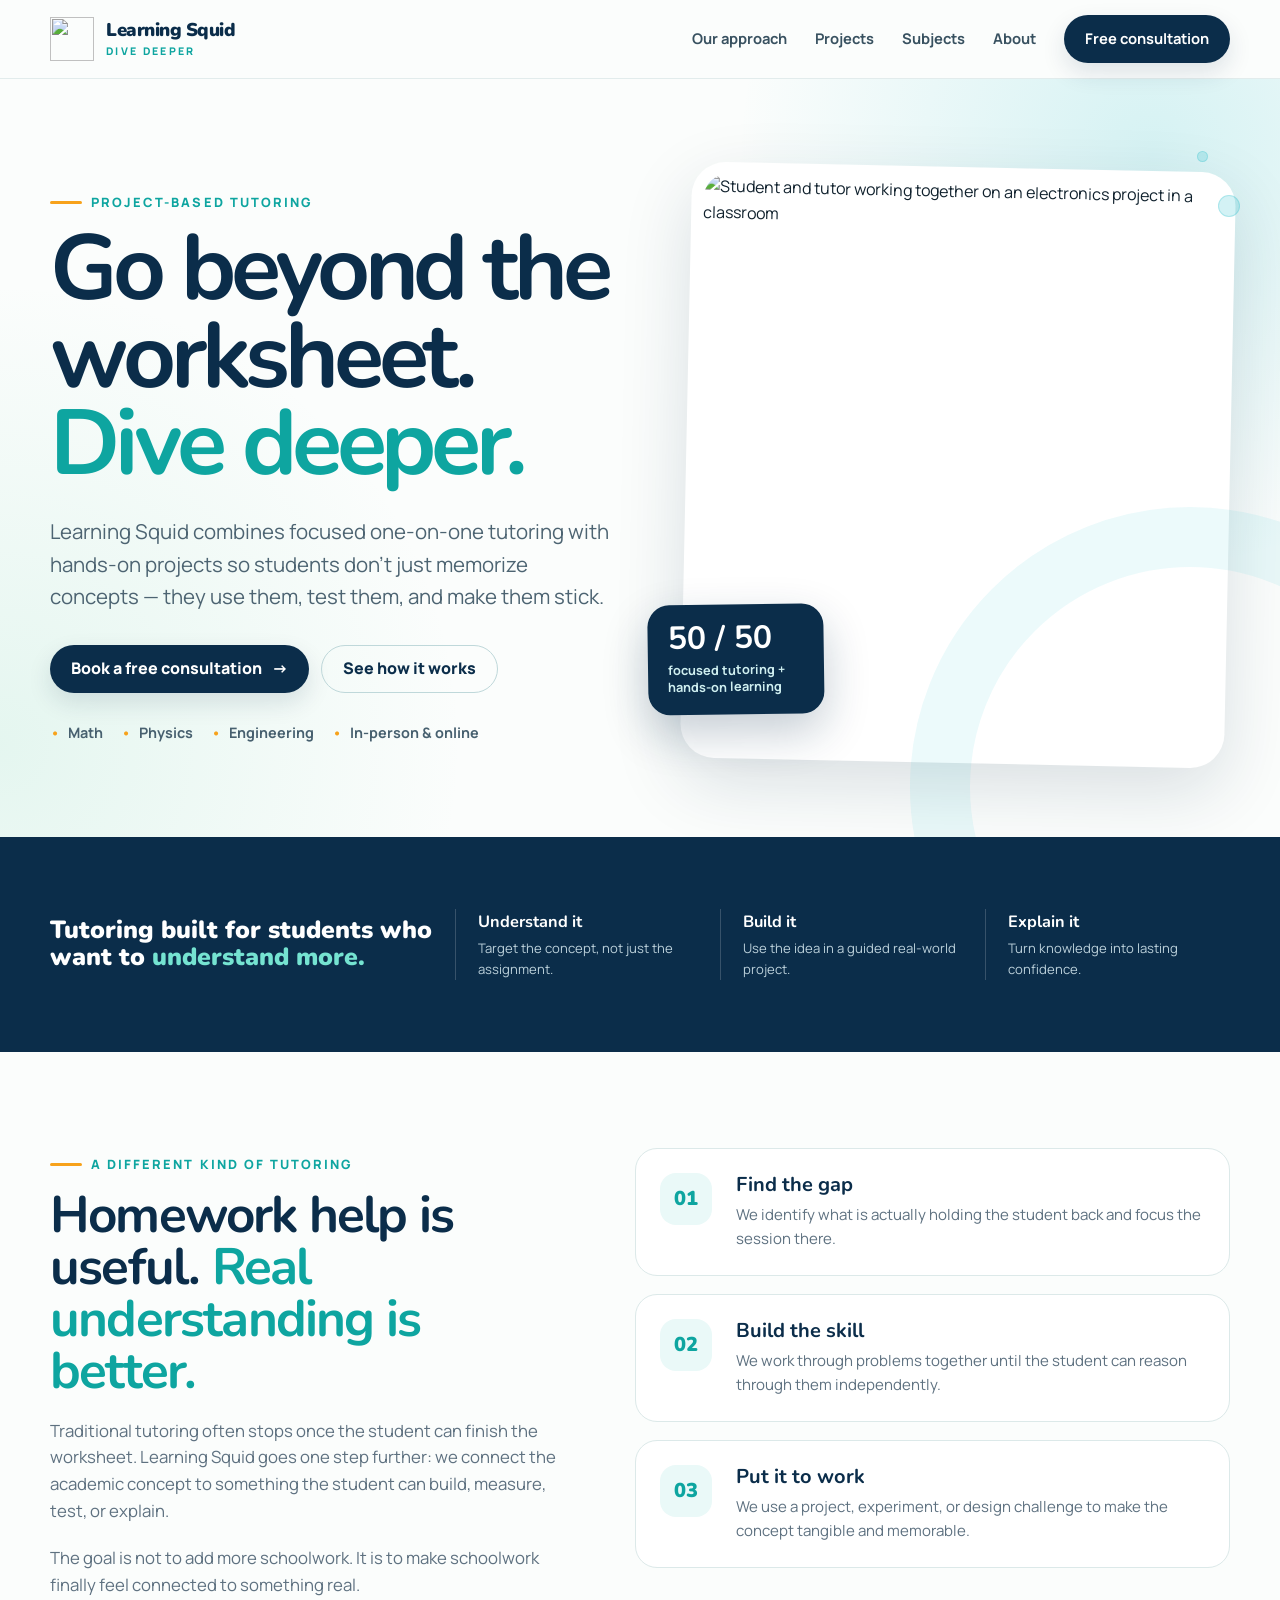
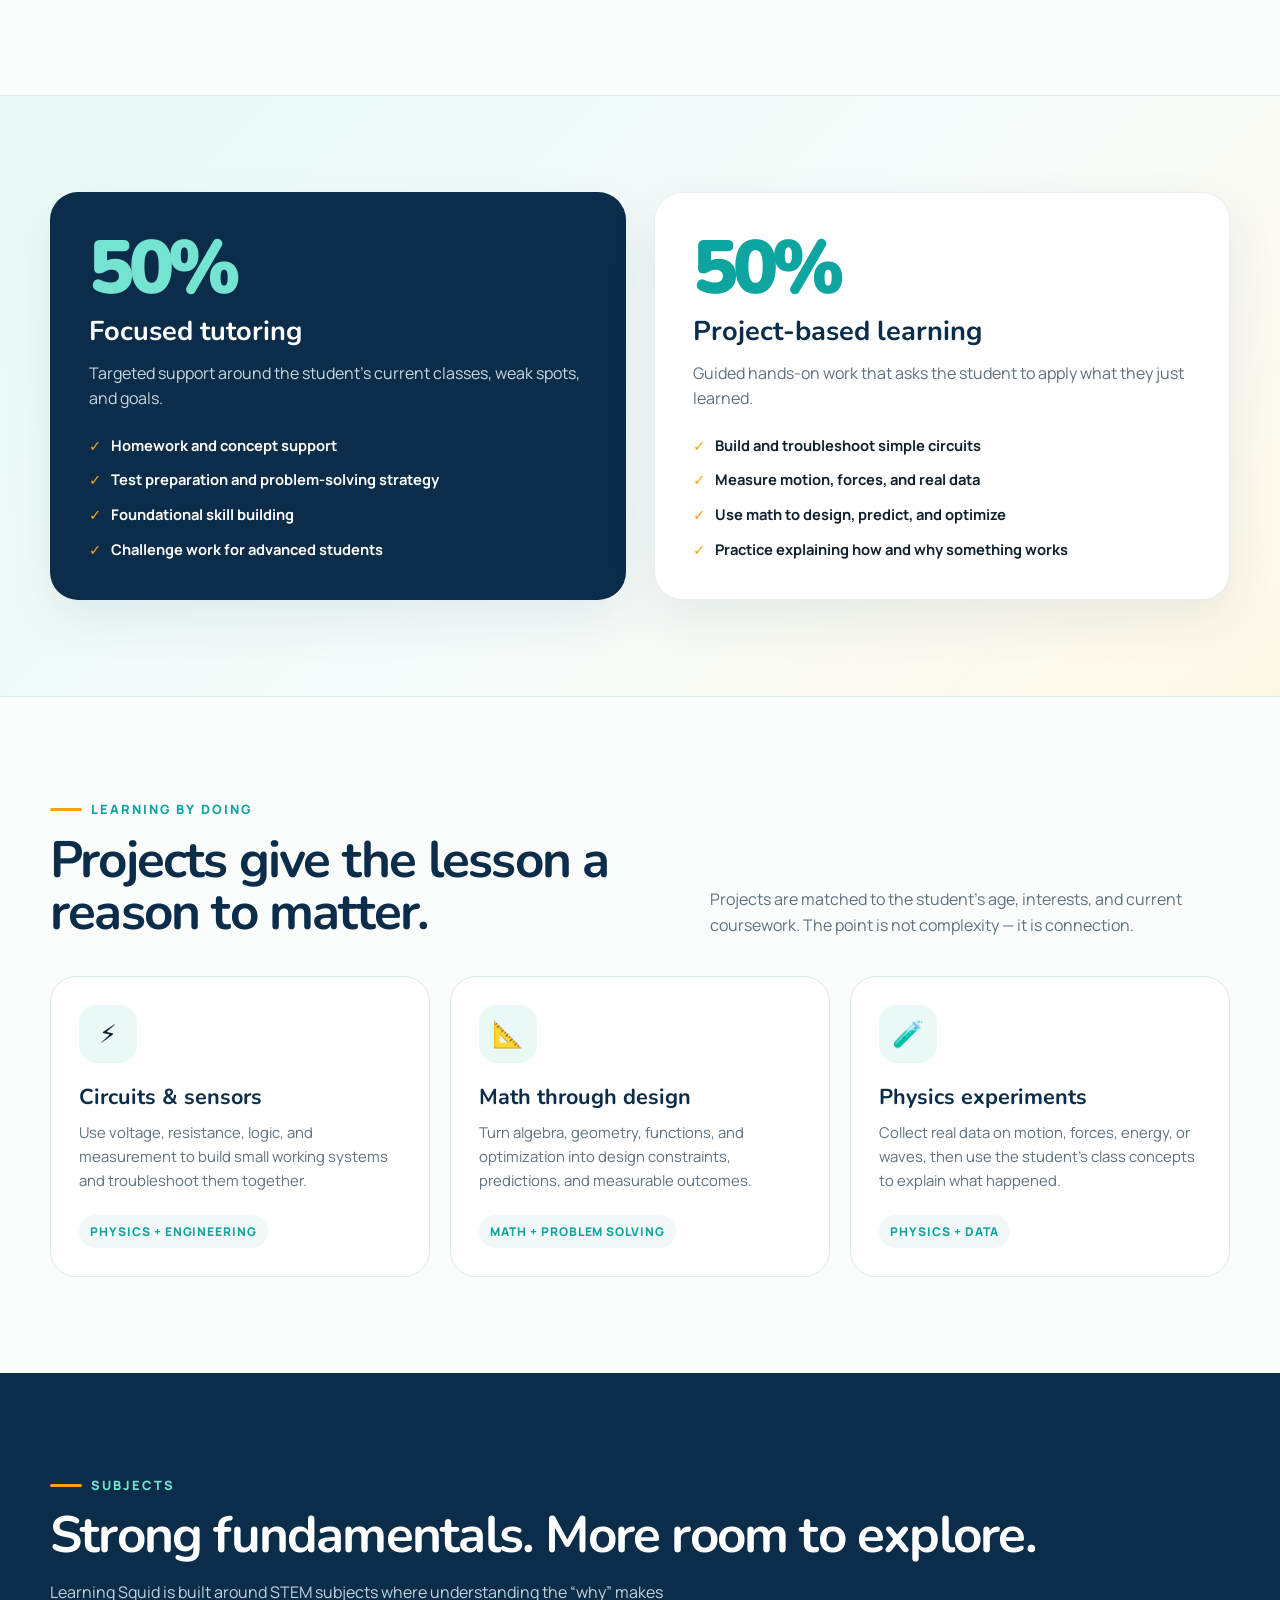
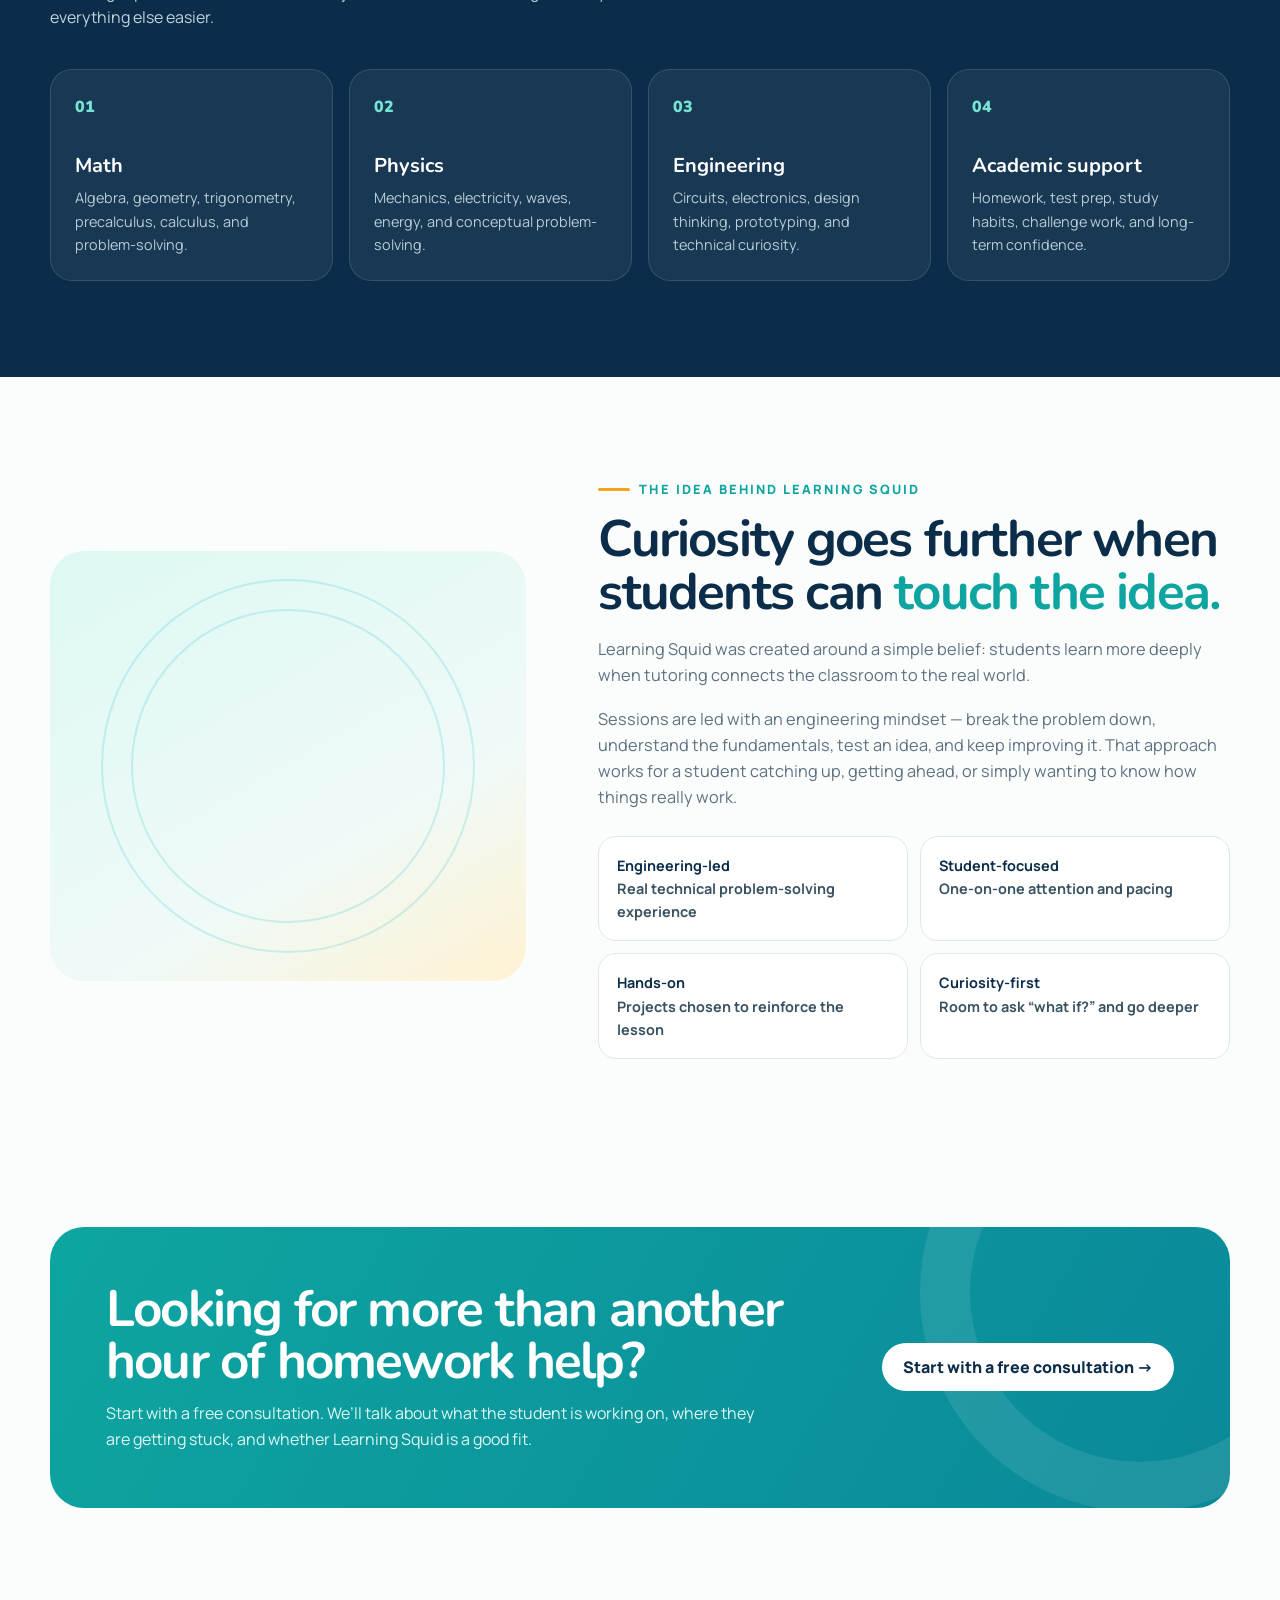
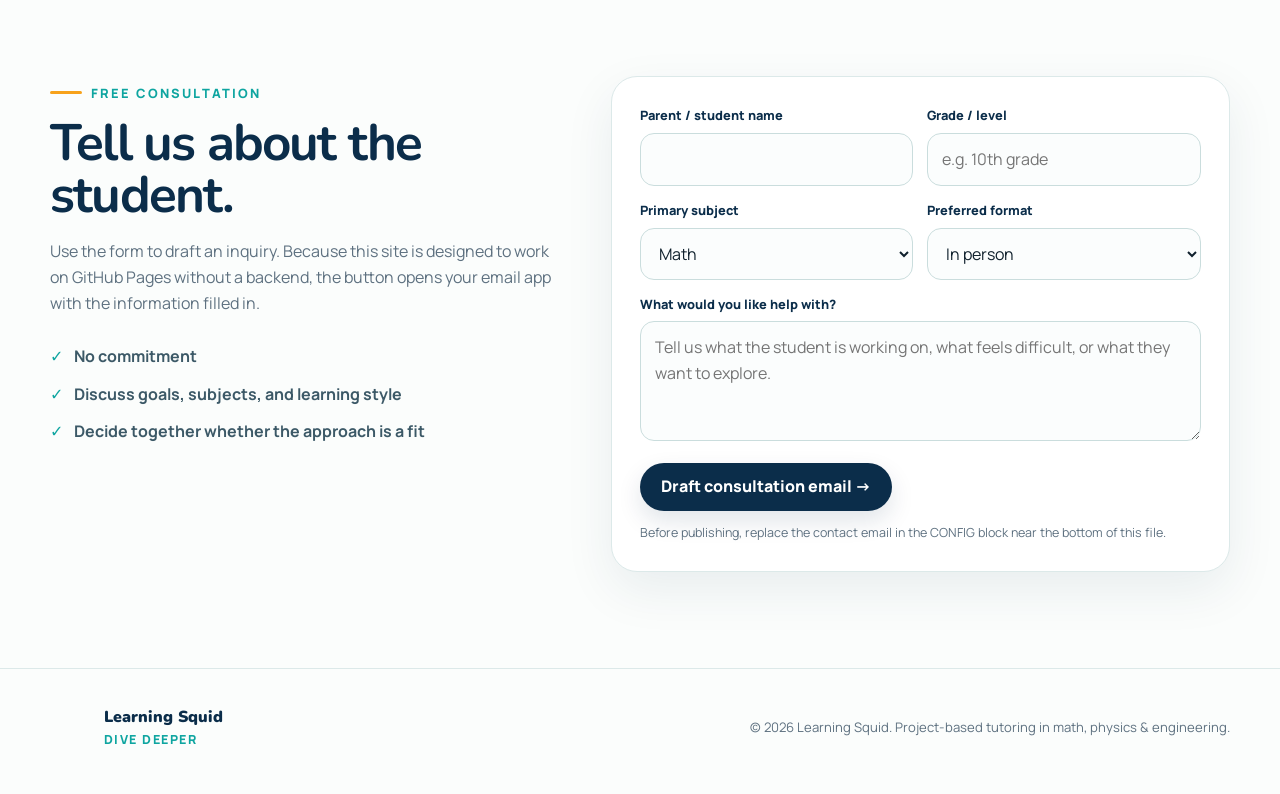
==== index.html @ fd769937 "Update index.html" ====
<!doctype html>
<html lang="en">
<head>
  <meta charset="utf-8">
  <meta name="viewport" content="width=device-width, initial-scale=1">
  <meta name="description" content="Learning Squid combines focused tutoring with hands-on projects in math, physics, and engineering. Dive deeper with personalized, project-based learning.">
  <meta name="theme-color" content="#0B2D4A">
  <title>Learning Squid | Project-Based Tutoring</title>
  <link rel="icon" href="assets/favicon.svg" type="image/svg+xml">
  <link rel="preconnect" href="https://fonts.googleapis.com">
  <link rel="preconnect" href="https://fonts.gstatic.com" crossorigin>
  <link href="https://fonts.googleapis.com/css2?family=Manrope:wght@400;500;600;700;800&family=Nunito:wght@700;800;900&display=swap" rel="stylesheet">

  <style>
    :root {
      --navy: #0B2D4A;
      --navy-2: #123F60;
      --teal: #0EA5A0;
      --turquoise: #10B8C5;
      --seafoam: #7ED6B7;
      --gold: #F7A21B;
      --ink: #10212D;
      --muted: #5E7180;
      --mist: #EAF9F8;
      --paper: #FBFDFC;
      --white: #FFFFFF;
      --line: #DCE9E9;
      --shadow: 0 24px 70px rgba(11, 45, 74, .14);
      --radius: 28px;
      --max: 1180px;
    }

    * { box-sizing: border-box; }
    html { scroll-behavior: smooth; }
    body {
      margin: 0;
      color: var(--ink);
      background: var(--paper);
      font-family: "Manrope", system-ui, -apple-system, BlinkMacSystemFont, "Segoe UI", sans-serif;
      line-height: 1.6;
      -webkit-font-smoothing: antialiased;
    }
    img { max-width: 100%; display: block; }
    a { color: inherit; }
    button, input, textarea, select { font: inherit; }
    .wrap { width: min(var(--max), calc(100% - 40px)); margin: 0 auto; }
    .section { padding: 96px 0; }
    .section-tight { padding: 72px 0; }
    .eyebrow {
      display: inline-flex;
      align-items: center;
      gap: 9px;
      margin-bottom: 14px;
      color: var(--teal);
      font-size: .8rem;
      font-weight: 800;
      letter-spacing: .16em;
      text-transform: uppercase;
    }
    .eyebrow::before {
      content: "";
      width: 32px;
      height: 3px;
      border-radius: 99px;
      background: var(--gold);
    }
    h1, h2, h3 { margin: 0; font-family: "Nunito", "Manrope", sans-serif; color: var(--navy); }
    h1 { font-size: clamp(3rem, 7.2vw, 6.6rem); line-height: .95; letter-spacing: -.055em; }
    h2 { font-size: clamp(2.2rem, 4vw, 3.6rem); line-height: 1.02; letter-spacing: -.035em; }
    h3 { font-size: 1.25rem; line-height: 1.2; }
    p { margin: 0; }
    .muted { color: var(--muted); }
    .highlight { color: var(--teal); }

    /* Header */
    .site-header {
      position: sticky;
      top: 0;
      z-index: 20;
      background: rgba(251, 253, 252, .86);
      backdrop-filter: blur(16px);
      border-bottom: 1px solid rgba(220, 233, 233, .8);
    }
    .nav {
      min-height: 78px;
      display: flex;
      align-items: center;
      justify-content: space-between;
      gap: 26px;
    }
    .brand {
      display: inline-flex;
      align-items: center;
      gap: 12px;
      text-decoration: none;
      flex-shrink: 0;
    }
    .brand img { width: 44px; height: 44px; }
    .brand-copy { line-height: 1; }
    .brand-name {
      display: block;
      font-family: "Nunito", sans-serif;
      font-size: 1.16rem;
      font-weight: 900;
      color: var(--navy);
      letter-spacing: -.025em;
    }
    .brand-tag {
      display: block;
      margin-top: 6px;
      font-size: .66rem;
      font-weight: 800;
      letter-spacing: .22em;
      color: var(--teal);
      text-transform: uppercase;
    }
    .nav-links {
      display: flex;
      align-items: center;
      gap: 28px;
    }
    .nav-links a {
      text-decoration: none;
      color: #385160;
      font-size: .92rem;
      font-weight: 700;
    }
    .nav-links a:hover { color: var(--teal); }
    .nav-links .nav-cta { color: #fff; }
    .nav-cta, .btn {
      display: inline-flex;
      align-items: center;
      justify-content: center;
      gap: 10px;
      min-height: 48px;
      padding: 0 21px;
      border: 0;
      border-radius: 999px;
      background: var(--navy);
      color: #fff;
      text-decoration: none;
      font-weight: 800;
      cursor: pointer;
      box-shadow: 0 10px 24px rgba(11,45,74,.12);
      transition: transform .2s ease, background .2s ease, box-shadow .2s ease;
    }
    .btn:hover, .nav-cta:hover { transform: translateY(-2px); background: var(--navy-2); box-shadow: 0 16px 30px rgba(11,45,74,.17); }
    .btn.secondary { background: transparent; color: var(--navy); border: 1px solid #BFD8DA; box-shadow: none; }
    .btn.secondary:hover { border-color: var(--teal); color: var(--teal); background: #fff; }
    .menu-btn { display: none; border: 0; background: transparent; color: var(--navy); font-size: 1.4rem; cursor: pointer; }

    /* Hero */
    .hero {
      position: relative;
      overflow: hidden;
      padding: 88px 0 74px;
      background:
        radial-gradient(circle at 90% 10%, rgba(16,184,197,.16), transparent 31%),
        radial-gradient(circle at 0% 88%, rgba(126,214,183,.18), transparent 32%),
        var(--paper);
    }
    .hero::after {
      content: "";
      position: absolute;
      width: 440px;
      height: 440px;
      right: -190px;
      bottom: -230px;
      border: 60px solid rgba(16,184,197,.08);
      border-radius: 50%;
      pointer-events: none;
    }
    .hero-grid {
      display: grid;
      grid-template-columns: 1.02fr .98fr;
      align-items: center;
      gap: 70px;
    }
    .hero h1 span { display: block; color: var(--teal); }
    .hero-lede {
      max-width: 640px;
      margin-top: 26px;
      color: #4D6472;
      font-size: clamp(1.08rem, 1.6vw, 1.28rem);
    }
    .hero-actions { display: flex; flex-wrap: wrap; gap: 12px; margin-top: 32px; }
    .trust-row {
      display: flex;
      flex-wrap: wrap;
      gap: 12px 18px;
      margin-top: 28px;
      color: #47606F;
      font-size: .9rem;
      font-weight: 700;
    }
    .trust-row span::before { content: "•"; color: var(--gold); margin-right: 8px; }
    .hero-visual { position: relative; }
    .photo-shell {
      position: relative;
      padding: 12px;
      border-radius: 34px;
      background: #fff;
      box-shadow: var(--shadow);
      transform: rotate(1.2deg);
    }
    .photo-shell img {
      width: 100%;
      aspect-ratio: 4 / 4.4;
      object-fit: cover;
      object-position: 58% center;
      border-radius: 24px;
    }
    .photo-badge {
      position: absolute;
      left: -34px;
      bottom: 44px;
      width: 176px;
      padding: 18px 20px;
      border-radius: 22px;
      background: var(--navy);
      color: #fff;
      box-shadow: 0 18px 45px rgba(11,45,74,.24);
      transform: rotate(-2deg);
    }
    .photo-badge strong { display: block; font-family: "Nunito", sans-serif; font-size: 2rem; line-height: 1; }
    .photo-badge span { display: block; margin-top: 7px; color: #CFEFF0; font-size: .8rem; font-weight: 700; line-height: 1.35; }
    .bubble {
      position: absolute;
      border-radius: 999px;
      background: rgba(16,184,197,.18);
      border: 1px solid rgba(16,184,197,.22);
    }
    .bubble.one { width: 22px; height: 22px; right: -10px; top: 28px; }
    .bubble.two { width: 11px; height: 11px; right: 22px; top: -16px; }

    /* Difference strip */
    .difference-strip { background: var(--navy); color: #fff; }
    .difference-grid { display: grid; grid-template-columns: 1.1fr repeat(3, .7fr); gap: 20px; align-items: center; }
    .difference-title { font-family: "Nunito", sans-serif; font-size: 1.55rem; font-weight: 900; line-height: 1.1; }
    .difference-title span { color: #75E3D1; }
    .mini-stat { padding-left: 22px; border-left: 1px solid rgba(255,255,255,.18); }
    .mini-stat strong { display: block; font-family: "Nunito", sans-serif; font-size: 1.02rem; }
    .mini-stat span { display: block; margin-top: 3px; color: #BBD0DA; font-size: .82rem; }

    /* How it works */
    .intro-grid { display: grid; grid-template-columns: .92fr 1.08fr; gap: 78px; align-items: start; }
    .section-copy { max-width: 570px; }
    .section-copy p { margin-top: 20px; color: var(--muted); font-size: 1.05rem; }
    .steps { display: grid; gap: 18px; }
    .step {
      display: grid;
      grid-template-columns: 58px 1fr;
      gap: 18px;
      align-items: start;
      padding: 24px;
      border: 1px solid var(--line);
      border-radius: 22px;
      background: #fff;
    }
    .step-num {
      width: 52px;
      height: 52px;
      display: grid;
      place-items: center;
      border-radius: 16px;
      background: var(--mist);
      color: var(--teal);
      font-family: "Nunito", sans-serif;
      font-size: 1.25rem;
      font-weight: 900;
    }
    .step p { margin-top: 6px; color: var(--muted); font-size: .94rem; }

    /* 50/50 */
    .fifty {
      background: linear-gradient(135deg, #E8FAF7, #F6FBFA 56%, #FFF8E8);
      border-top: 1px solid #D7ECEA;
      border-bottom: 1px solid #D7ECEA;
    }
    .fifty-grid { display: grid; grid-template-columns: 1fr 1fr; gap: 28px; }
    .half {
      position: relative;
      overflow: hidden;
      min-height: 340px;
      padding: 38px;
      border-radius: 28px;
      background: #fff;
      border: 1px solid rgba(11,45,74,.08);
      box-shadow: 0 20px 50px rgba(11,45,74,.08);
    }
    .half.dark { background: var(--navy); color: #fff; }
    .half-number {
      font-family: "Nunito", sans-serif;
      font-size: 4.7rem;
      line-height: 1;
      font-weight: 900;
      letter-spacing: -.07em;
      color: var(--teal);
    }
    .half.dark .half-number { color: #75E3D1; }
    .half h3 { margin-top: 10px; font-size: 1.7rem; }
    .half.dark h3 { color: #fff; }
    .half p { margin-top: 12px; color: var(--muted); max-width: 50ch; }
    .half.dark p { color: #C7D8E1; }
    .half ul { margin: 22px 0 0; padding: 0; list-style: none; display: grid; gap: 11px; }
    .half li { display: flex; align-items: flex-start; gap: 10px; font-weight: 700; font-size: .92rem; }
    .half li::before { content: "✓"; color: var(--gold); font-weight: 900; }

    /* Projects */
    .projects-head { display: flex; justify-content: space-between; gap: 40px; align-items: end; margin-bottom: 38px; }
    .projects-head p { max-width: 520px; color: var(--muted); }
    .project-grid { display: grid; grid-template-columns: repeat(3, 1fr); gap: 20px; }
    .project-card {
      position: relative;
      overflow: hidden;
      padding: 28px;
      min-height: 300px;
      border-radius: 26px;
      background: #fff;
      border: 1px solid var(--line);
    }
    .project-icon {
      width: 58px;
      height: 58px;
      display: grid;
      place-items: center;
      border-radius: 18px;
      background: var(--mist);
      font-size: 1.6rem;
    }
    .project-card h3 { margin-top: 22px; font-size: 1.35rem; }
    .project-card p { margin-top: 10px; color: var(--muted); font-size: .93rem; }
    .project-card .tag {
      display: inline-flex;
      margin-top: 22px;
      padding: 7px 11px;
      border-radius: 999px;
      background: #F2F8F8;
      color: var(--teal);
      font-size: .75rem;
      font-weight: 800;
      text-transform: uppercase;
      letter-spacing: .08em;
    }

    /* Subjects */
    .subjects { background: var(--navy); color: #fff; }
    .subjects h2 { color: #fff; }
    .subjects .eyebrow { color: #75E3D1; }
    .subjects-lede { margin-top: 18px; color: #C1D3DC; max-width: 650px; }
    .subject-grid { display: grid; grid-template-columns: repeat(4, 1fr); gap: 16px; margin-top: 38px; }
    .subject-card {
      padding: 24px;
      border: 1px solid rgba(255,255,255,.13);
      border-radius: 22px;
      background: rgba(255,255,255,.055);
    }
    .subject-card .num { color: #75E3D1; font-family: "Nunito", sans-serif; font-weight: 900; }
    .subject-card h3 { margin-top: 34px; color: #fff; }
    .subject-card p { margin-top: 8px; color: #B8CDD6; font-size: .9rem; }

    /* About */
    .about-grid { display: grid; grid-template-columns: .86fr 1.14fr; gap: 72px; align-items: center; }
    .about-mark {
      position: relative;
      min-height: 430px;
      display: grid;
      place-items: center;
      border-radius: 34px;
      background: linear-gradient(150deg, #DDF8F3, #EFFAF8 65%, #FFF2D2);
      overflow: hidden;
    }
    .about-mark img { width: 230px; filter: drop-shadow(0 20px 30px rgba(11,45,74,.13)); }
    .about-mark::before, .about-mark::after {
      content: "";
      position: absolute;
      border: 2px solid rgba(16,184,197,.18);
      border-radius: 999px;
    }
    .about-mark::before { width: 310px; height: 310px; }
    .about-mark::after { width: 370px; height: 370px; }
    .about-copy p { margin-top: 18px; color: var(--muted); font-size: 1.02rem; }
    .cred-grid { display: grid; grid-template-columns: 1fr 1fr; gap: 12px; margin-top: 26px; }
    .cred {
      padding: 17px 18px;
      border-radius: 18px;
      background: #fff;
      border: 1px solid var(--line);
      color: #385261;
      font-size: .9rem;
      font-weight: 700;
    }
    .cred strong { color: var(--navy); }

    /* CTA */
    .cta-shell {
      position: relative;
      overflow: hidden;
      padding: 56px;
      border-radius: 34px;
      background: linear-gradient(120deg, var(--teal), #0A8999);
      color: #fff;
    }
    .cta-shell::after {
      content: "";
      position: absolute;
      width: 340px;
      height: 340px;
      right: -130px;
      top: -155px;
      border: 50px solid rgba(255,255,255,.09);
      border-radius: 50%;
    }
    .cta-grid { position: relative; z-index: 1; display: grid; grid-template-columns: 1fr auto; gap: 36px; align-items: center; }
    .cta-shell h2 { color: #fff; max-width: 720px; }
    .cta-shell p { margin-top: 14px; color: #DDF8F5; max-width: 650px; }
    .cta-shell .btn { background: #fff; color: var(--navy); box-shadow: none; white-space: nowrap; }

    /* Contact */
    .contact-grid { display: grid; grid-template-columns: .9fr 1.1fr; gap: 54px; }
    .contact-copy p { margin-top: 18px; color: var(--muted); }
    .contact-points { display: grid; gap: 12px; margin-top: 28px; }
    .contact-point { display: flex; gap: 11px; color: #3C5967; font-weight: 700; }
    .contact-point::before { content: "✓"; color: var(--teal); }
    .form-card { padding: 28px; border-radius: 26px; background: #fff; border: 1px solid var(--line); box-shadow: 0 18px 50px rgba(11,45,74,.08); }
    .form-row { display: grid; grid-template-columns: 1fr 1fr; gap: 14px; }
    label { display: block; margin-bottom: 7px; color: var(--navy); font-size: .8rem; font-weight: 800; }
    input, select, textarea {
      width: 100%;
      border: 1px solid #CADDDD;
      border-radius: 14px;
      background: #FBFDFD;
      color: var(--ink);
      padding: 13px 14px;
      outline: none;
      transition: border .2s ease, box-shadow .2s ease;
    }
    input:focus, select:focus, textarea:focus { border-color: var(--teal); box-shadow: 0 0 0 4px rgba(14,165,160,.12); }
    textarea { min-height: 120px; resize: vertical; }
    .field { margin-bottom: 14px; }
    .form-note { margin-top: 12px; color: var(--muted); font-size: .78rem; }

    /* Footer */
    footer { padding: 36px 0 44px; border-top: 1px solid var(--line); }
    .footer-grid { display: flex; align-items: center; justify-content: space-between; gap: 24px; }
    .footer-left { display: flex; align-items: center; gap: 12px; }
    .footer-left img { width: 42px; }
    .footer-title { font-family: "Nunito", sans-serif; font-weight: 900; color: var(--navy); }
    .footer-tag { color: var(--teal); font-size: .78rem; font-weight: 800; letter-spacing: .12em; text-transform: uppercase; }
    .footer-right { color: var(--muted); text-align: right; font-size: .82rem; }

    @media (max-width: 980px) {
      .hero-grid, .intro-grid, .about-grid, .contact-grid { grid-template-columns: 1fr; }
      .hero-grid { gap: 56px; }
      .hero-copy { max-width: 760px; }
      .hero-visual { max-width: 690px; margin: 0 auto; }
      .photo-shell img { aspect-ratio: 16 / 10.5; object-position: center; }
      .difference-grid { grid-template-columns: 1fr 1fr; }
      .mini-stat:nth-child(2) { border-left: 0; padding-left: 0; }
      .fifty-grid { grid-template-columns: 1fr; }
      .project-grid { grid-template-columns: 1fr 1fr; }
      .subject-grid { grid-template-columns: 1fr 1fr; }
      .cta-grid { grid-template-columns: 1fr; }
      .cta-grid .btn { justify-self: start; }
      .about-mark { min-height: 360px; }
    }

    @media (max-width: 760px) {
      .section { padding: 72px 0; }
      .wrap { width: min(100% - 28px, var(--max)); }
      .nav { min-height: 70px; }
      .menu-btn { display: block; }
      .nav-links {
        position: absolute;
        left: 14px;
        right: 14px;
        top: 76px;
        display: none;
        flex-direction: column;
        align-items: stretch;
        gap: 2px;
        padding: 14px;
        border: 1px solid var(--line);
        border-radius: 20px;
        background: rgba(255,255,255,.98);
        box-shadow: var(--shadow);
      }
      .nav-links.open { display: flex; }
      .nav-links a { padding: 11px 12px; border-radius: 12px; }
      .nav-links .nav-cta { margin-top: 4px; text-align: center; }
      .hero { padding-top: 60px; }
      .hero-grid { gap: 42px; }
      .photo-badge { left: 14px; bottom: 20px; width: 150px; }
      .difference-grid { grid-template-columns: 1fr; gap: 22px; }
      .mini-stat { border-left: 0; padding-left: 0; }
      .projects-head { display: block; }
      .projects-head p { margin-top: 16px; }
      .project-grid, .subject-grid, .cred-grid, .form-row { grid-template-columns: 1fr; }
      .half, .cta-shell { padding: 28px; }
      .cta-shell { border-radius: 26px; }
      .footer-grid { align-items: flex-start; flex-direction: column; }
      .footer-right { text-align: left; }
    }

    @media (prefers-reduced-motion: reduce) {
      html { scroll-behavior: auto; }
      *, *::before, *::after { transition-duration: .01ms !important; animation-duration: .01ms !important; animation-iteration-count: 1 !important; }
    }
  </style>
</head>
<body>
  <header class="site-header">
    <nav class="wrap nav" aria-label="Primary navigation">
      <a class="brand" href="#top" aria-label="Learning Squid home">
        <img src="assets/logo-mark.svg" alt="">
        <span class="brand-copy">
          <span class="brand-name">Learning Squid</span>
          <span class="brand-tag">Dive Deeper</span>
        </span>
      </a>

      <button class="menu-btn" type="button" aria-label="Open menu" aria-expanded="false">☰</button>

      <div class="nav-links" id="navLinks">
        <a href="#approach">Our approach</a>
        <a href="#projects">Projects</a>
        <a href="#subjects">Subjects</a>
        <a href="#about">About</a>
        <a class="nav-cta" href="#contact">Free consultation</a>
      </div>
    </nav>
  </header>

  <main id="top">
    <section class="hero">
      <div class="wrap hero-grid">
        <div class="hero-copy">
          <div class="eyebrow">Project-based tutoring</div>
          <h1>Go beyond the worksheet. <span>Dive deeper.</span></h1>
          <p class="hero-lede">Learning Squid combines focused one-on-one tutoring with hands-on projects so students don’t just memorize concepts — they use them, test them, and make them stick.</p>
          <div class="hero-actions">
            <a class="btn" href="#contact">Book a free consultation <span aria-hidden="true">→</span></a>
            <a class="btn secondary" href="#approach">See how it works</a>
          </div>
          <div class="trust-row" aria-label="Tutoring focus areas">
            <span>Math</span>
            <span>Physics</span>
            <span>Engineering</span>
            <span>In-person &amp; online</span>
          </div>
        </div>

        <div class="hero-visual" aria-label="Hands-on project-based tutoring">
          <div class="photo-shell">
            <img src="assets/project-based-tutoring.jpg" alt="Student and tutor working together on an electronics project in a classroom">
            <div class="photo-badge"><strong>50 / 50</strong><span>focused tutoring + hands-on learning</span></div>
          </div>
          <span class="bubble one" aria-hidden="true"></span>
          <span class="bubble two" aria-hidden="true"></span>
        </div>
      </div>
    </section>

    <section class="difference-strip section-tight" aria-label="Why Learning Squid is different">
      <div class="wrap difference-grid">
        <div class="difference-title">Tutoring built for students who want to <span>understand more.</span></div>
        <div class="mini-stat"><strong>Understand it</strong><span>Target the concept, not just the assignment.</span></div>
        <div class="mini-stat"><strong>Build it</strong><span>Use the idea in a guided real-world project.</span></div>
        <div class="mini-stat"><strong>Explain it</strong><span>Turn knowledge into lasting confidence.</span></div>
      </div>
    </section>

    <section class="section" id="approach">
      <div class="wrap intro-grid">
        <div class="section-copy">
          <div class="eyebrow">A different kind of tutoring</div>
          <h2>Homework help is useful. <span class="highlight">Real understanding is better.</span></h2>
          <p>Traditional tutoring often stops once the student can finish the worksheet. Learning Squid goes one step further: we connect the academic concept to something the student can build, measure, test, or explain.</p>
          <p>The goal is not to add more schoolwork. It is to make schoolwork finally feel connected to something real.</p>
        </div>

        <div class="steps">
          <article class="step">
            <div class="step-num">01</div>
            <div><h3>Find the gap</h3><p>We identify what is actually holding the student back and focus the session there.</p></div>
          </article>
          <article class="step">
            <div class="step-num">02</div>
            <div><h3>Build the skill</h3><p>We work through problems together until the student can reason through them independently.</p></div>
          </article>
          <article class="step">
            <div class="step-num">03</div>
            <div><h3>Put it to work</h3><p>We use a project, experiment, or design challenge to make the concept tangible and memorable.</p></div>
          </article>
        </div>
      </div>
    </section>

    <section class="section fifty" id="method">
      <div class="wrap">
        <div class="fifty-grid">
          <article class="half dark">
            <div class="half-number">50%</div>
            <h3>Focused tutoring</h3>
            <p>Targeted support around the student’s current classes, weak spots, and goals.</p>
            <ul>
              <li>Homework and concept support</li>
              <li>Test preparation and problem-solving strategy</li>
              <li>Foundational skill building</li>
              <li>Challenge work for advanced students</li>
            </ul>
          </article>

          <article class="half">
            <div class="half-number">50%</div>
            <h3>Project-based learning</h3>
            <p>Guided hands-on work that asks the student to apply what they just learned.</p>
            <ul>
              <li>Build and troubleshoot simple circuits</li>
              <li>Measure motion, forces, and real data</li>
              <li>Use math to design, predict, and optimize</li>
              <li>Practice explaining how and why something works</li>
            </ul>
          </article>
        </div>
      </div>
    </section>

    <section class="section" id="projects">
      <div class="wrap">
        <div class="projects-head">
          <div>
            <div class="eyebrow">Learning by doing</div>
            <h2>Projects give the lesson a reason to matter.</h2>
          </div>
          <p>Projects are matched to the student’s age, interests, and current coursework. The point is not complexity — it is connection.</p>
        </div>

        <div class="project-grid">
          <article class="project-card">
            <div class="project-icon" aria-hidden="true">⚡</div>
            <h3>Circuits &amp; sensors</h3>
            <p>Use voltage, resistance, logic, and measurement to build small working systems and troubleshoot them together.</p>
            <span class="tag">Physics + engineering</span>
          </article>

          <article class="project-card">
            <div class="project-icon" aria-hidden="true">📐</div>
            <h3>Math through design</h3>
            <p>Turn algebra, geometry, functions, and optimization into design constraints, predictions, and measurable outcomes.</p>
            <span class="tag">Math + problem solving</span>
          </article>

          <article class="project-card">
            <div class="project-icon" aria-hidden="true">🧪</div>
            <h3>Physics experiments</h3>
            <p>Collect real data on motion, forces, energy, or waves, then use the student’s class concepts to explain what happened.</p>
            <span class="tag">Physics + data</span>
          </article>
        </div>
      </div>
    </section>

    <section class="section subjects" id="subjects">
      <div class="wrap">
        <div class="eyebrow">Subjects</div>
        <h2>Strong fundamentals. More room to explore.</h2>
        <p class="subjects-lede">Learning Squid is built around STEM subjects where understanding the “why” makes everything else easier.</p>

        <div class="subject-grid">
          <article class="subject-card"><span class="num">01</span><h3>Math</h3><p>Algebra, geometry, trigonometry, precalculus, calculus, and problem-solving.</p></article>
          <article class="subject-card"><span class="num">02</span><h3>Physics</h3><p>Mechanics, electricity, waves, energy, and conceptual problem-solving.</p></article>
          <article class="subject-card"><span class="num">03</span><h3>Engineering</h3><p>Circuits, electronics, design thinking, prototyping, and technical curiosity.</p></article>
          <article class="subject-card"><span class="num">04</span><h3>Academic support</h3><p>Homework, test prep, study habits, challenge work, and long-term confidence.</p></article>
        </div>
      </div>
    </section>

    <section class="section" id="about">
      <div class="wrap about-grid">
        <div class="about-mark" aria-hidden="true">
          <img src="assets/logo-mark.svg" alt="">
        </div>

        <div class="about-copy">
          <div class="eyebrow">The idea behind Learning Squid</div>
          <h2>Curiosity goes further when students can <span class="highlight">touch the idea.</span></h2>
          <p>Learning Squid was created around a simple belief: students learn more deeply when tutoring connects the classroom to the real world.</p>
          <p>Sessions are led with an engineering mindset — break the problem down, understand the fundamentals, test an idea, and keep improving it. That approach works for a student catching up, getting ahead, or simply wanting to know how things really work.</p>

          <div class="cred-grid">
            <div class="cred"><strong>Engineering-led</strong><br>Real technical problem-solving experience</div>
            <div class="cred"><strong>Student-focused</strong><br>One-on-one attention and pacing</div>
            <div class="cred"><strong>Hands-on</strong><br>Projects chosen to reinforce the lesson</div>
            <div class="cred"><strong>Curiosity-first</strong><br>Room to ask “what if?” and go deeper</div>
          </div>
        </div>
      </div>
    </section>

    <section class="section-tight">
      <div class="wrap">
        <div class="cta-shell">
          <div class="cta-grid">
            <div>
              <h2>Looking for more than another hour of homework help?</h2>
              <p>Start with a free consultation. We’ll talk about what the student is working on, where they are getting stuck, and whether Learning Squid is a good fit.</p>
            </div>
            <a class="btn" href="#contact">Start with a free consultation →</a>
          </div>
        </div>
      </div>
    </section>

    <section class="section" id="contact">
      <div class="wrap contact-grid">
        <div class="contact-copy">
          <div class="eyebrow">Free consultation</div>
          <h2>Tell us about the student.</h2>
          <p>Use the form to draft an inquiry. Because this site is designed to work on GitHub Pages without a backend, the button opens your email app with the information filled in.</p>
          <div class="contact-points">
            <div class="contact-point">No commitment</div>
            <div class="contact-point">Discuss goals, subjects, and learning style</div>
            <div class="contact-point">Decide together whether the approach is a fit</div>
          </div>
        </div>

        <form class="form-card" id="consultationForm">
          <div class="form-row">
            <div class="field">
              <label for="name">Parent / student name</label>
              <input id="name" name="name" autocomplete="name" required>
            </div>
            <div class="field">
              <label for="grade">Grade / level</label>
              <input id="grade" name="grade" placeholder="e.g. 10th grade">
            </div>
          </div>

          <div class="form-row">
            <div class="field">
              <label for="subject">Primary subject</label>
              <select id="subject" name="subject">
                <option>Math</option>
                <option>Physics</option>
                <option>Engineering</option>
                <option>General STEM support</option>
                <option>Not sure yet</option>
              </select>
            </div>
            <div class="field">
              <label for="format">Preferred format</label>
              <select id="format" name="format">
                <option>In person</option>
                <option>Online</option>
                <option>Either</option>
              </select>
            </div>
          </div>

          <div class="field">
            <label for="message">What would you like help with?</label>
            <textarea id="message" name="message" placeholder="Tell us what the student is working on, what feels difficult, or what they want to explore."></textarea>
          </div>

          <button class="btn" type="submit">Draft consultation email →</button>
          <p class="form-note" id="formNote">Before publishing, replace the contact email in the CONFIG block near the bottom of this file.</p>
        </form>
      </div>
    </section>
  </main>

  <footer>
    <div class="wrap footer-grid">
      <div class="footer-left">
        <img src="assets/logo-mark.svg" alt="">
        <div>
          <div class="footer-title">Learning Squid</div>
          <div class="footer-tag">Dive Deeper</div>
        </div>
      </div>
      <div class="footer-right">© <span id="year"></span> Learning Squid. Project-based tutoring in math, physics &amp; engineering.</div>
    </div>
  </footer>

  <script>
    /*
      EDIT THESE VALUES BEFORE PUBLISHING.
      This is intentionally the only place you need to change your contact info.
    */
    const CONFIG = {
      email: "contactlearningsquid@gmail.com",
      consultationSubject: "Learning Squid — Free Consultation"
    };

    document.getElementById("year").textContent = new Date().getFullYear();

    const menuButton = document.querySelector(".menu-btn");
    const navLinks = document.getElementById("navLinks");

    menuButton.addEventListener("click", () => {
      const isOpen = navLinks.classList.toggle("open");
      menuButton.setAttribute("aria-expanded", String(isOpen));
      menuButton.textContent = isOpen ? "✕" : "☰";
    });

    navLinks.querySelectorAll("a").forEach(link => {
      link.addEventListener("click", () => {
        navLinks.classList.remove("open");
        menuButton.setAttribute("aria-expanded", "false");
        menuButton.textContent = "☰";
      });
    });

    document.getElementById("consultationForm").addEventListener("submit", (event) => {
      event.preventDefault();

      if (!CONFIG.email || CONFIG.email === "YOUR_EMAIL_HERE") {
        alert("Add your real email address to the CONFIG block at the bottom of index.html before using the contact form.");
        return;
      }

      const data = new FormData(event.currentTarget);
      const body = [
        "Hi Learning Squid,",
        "",
        "I'd like to schedule a free consultation.",
        "",
        `Name: ${data.get("name") || ""}`,
        `Grade / level: ${data.get("grade") || ""}`,
        `Subject: ${data.get("subject") || ""}`,
        `Preferred format: ${data.get("format") || ""}`,
        "",
        "What we're looking for help with:",
        data.get("message") || "",
        "",
        "Thanks!"
      ].join("\n");

      const mailto = `mailto:${encodeURIComponent(CONFIG.email)}?subject=${encodeURIComponent(CONFIG.consultationSubject)}&body=${encodeURIComponent(body)}`;
      window.location.href = mailto;
    });
  </script>
</body>
</html>
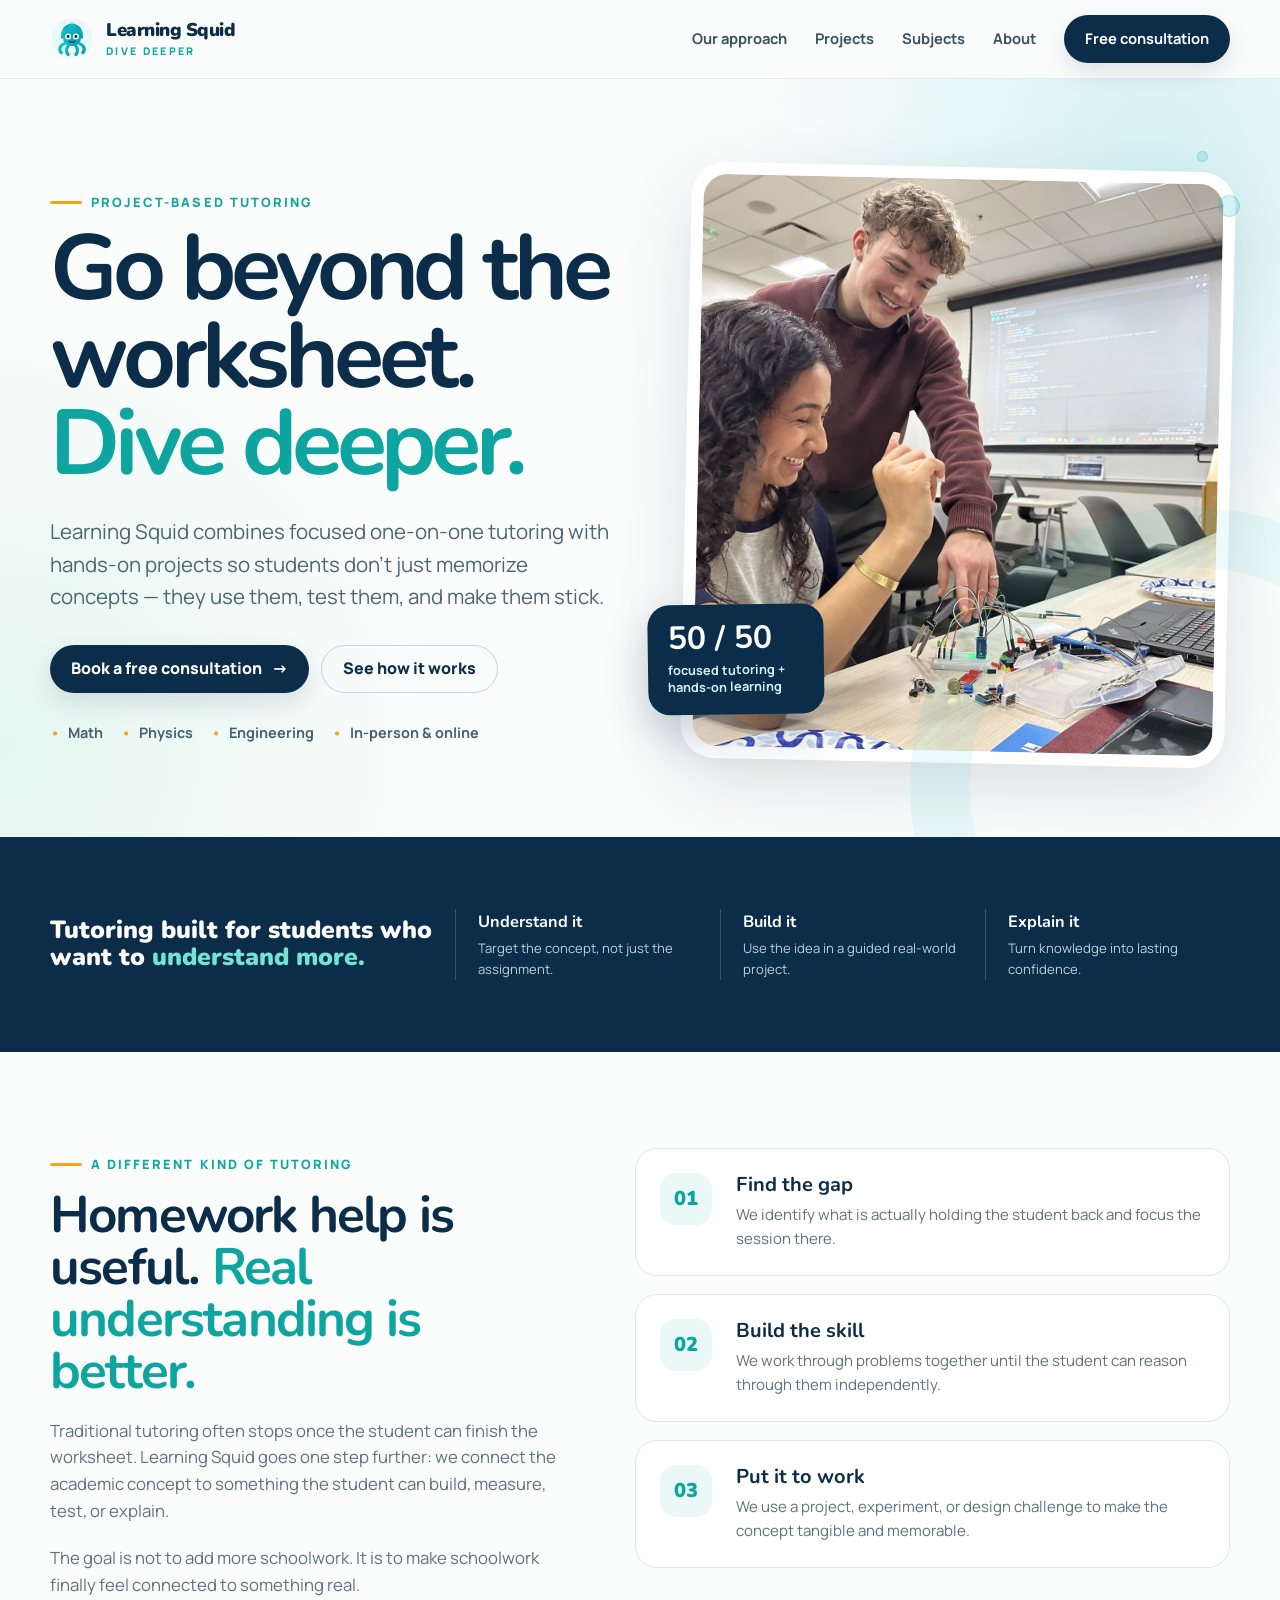
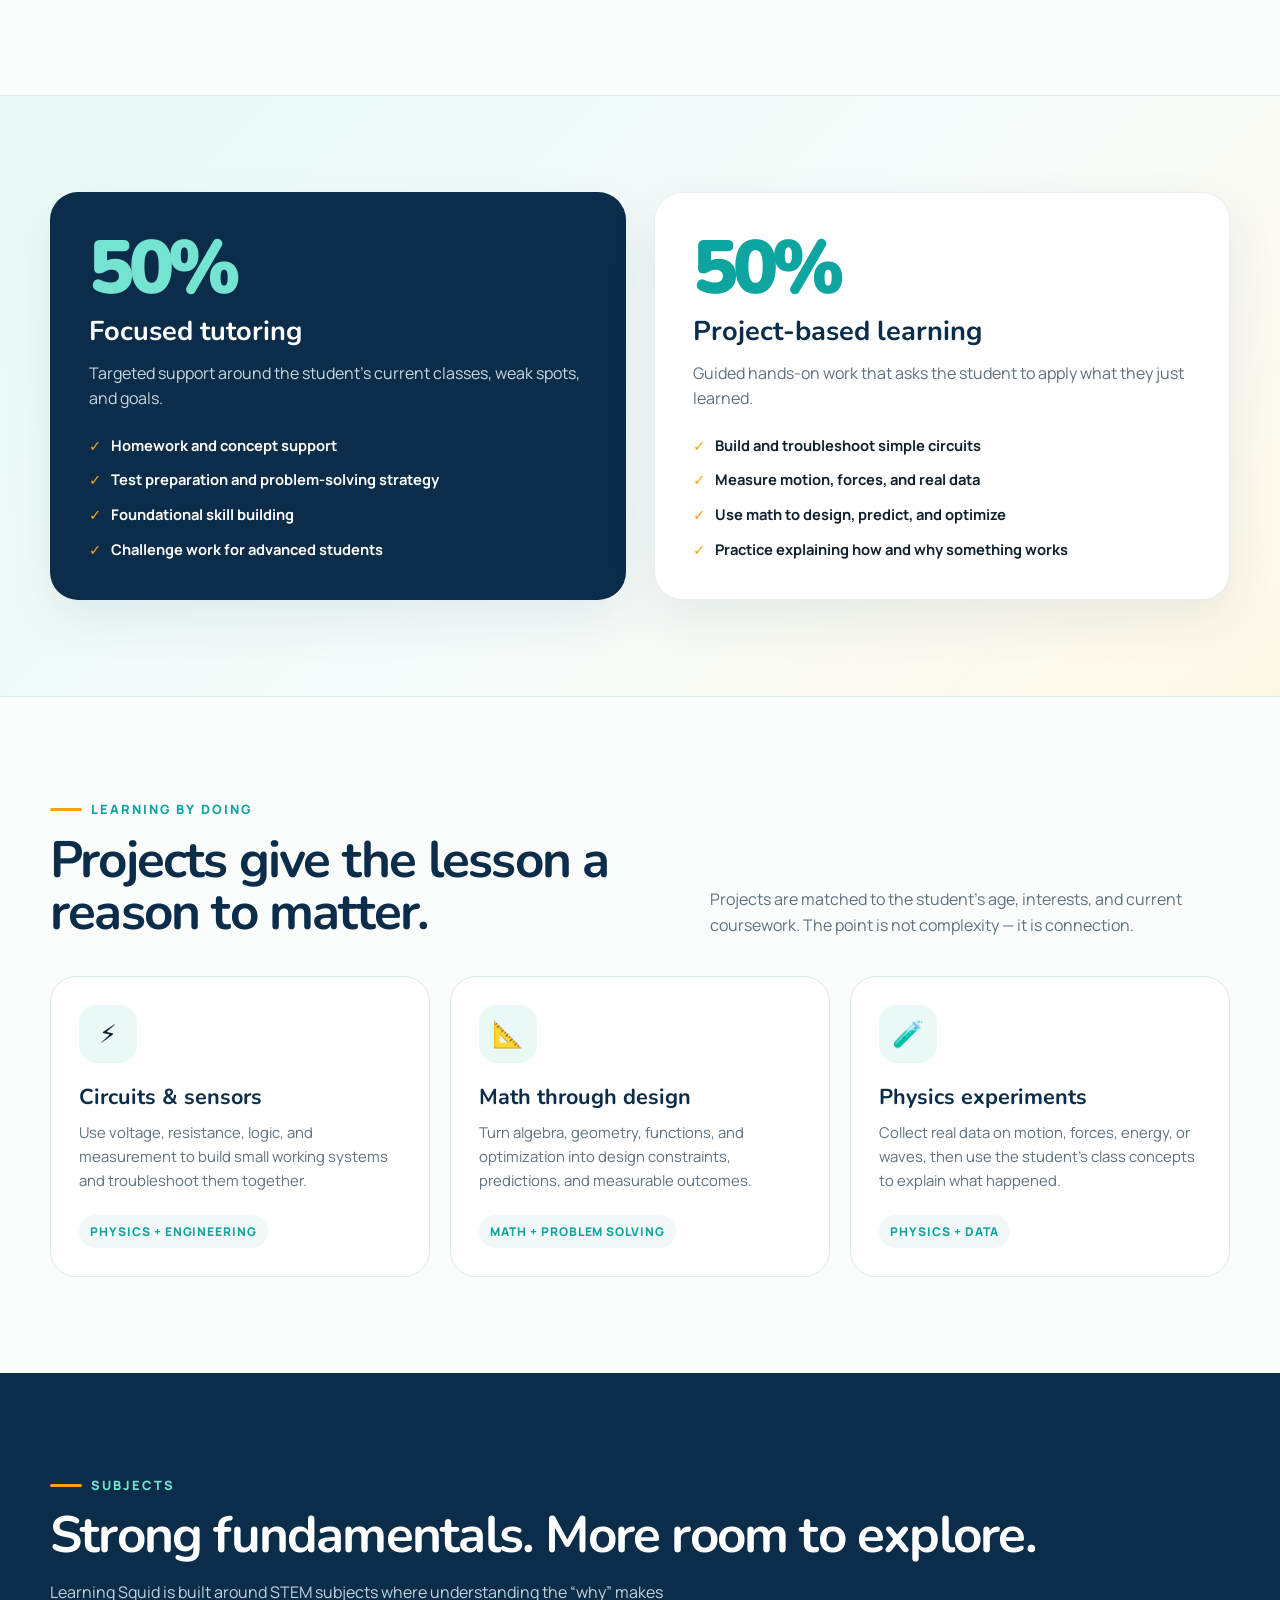
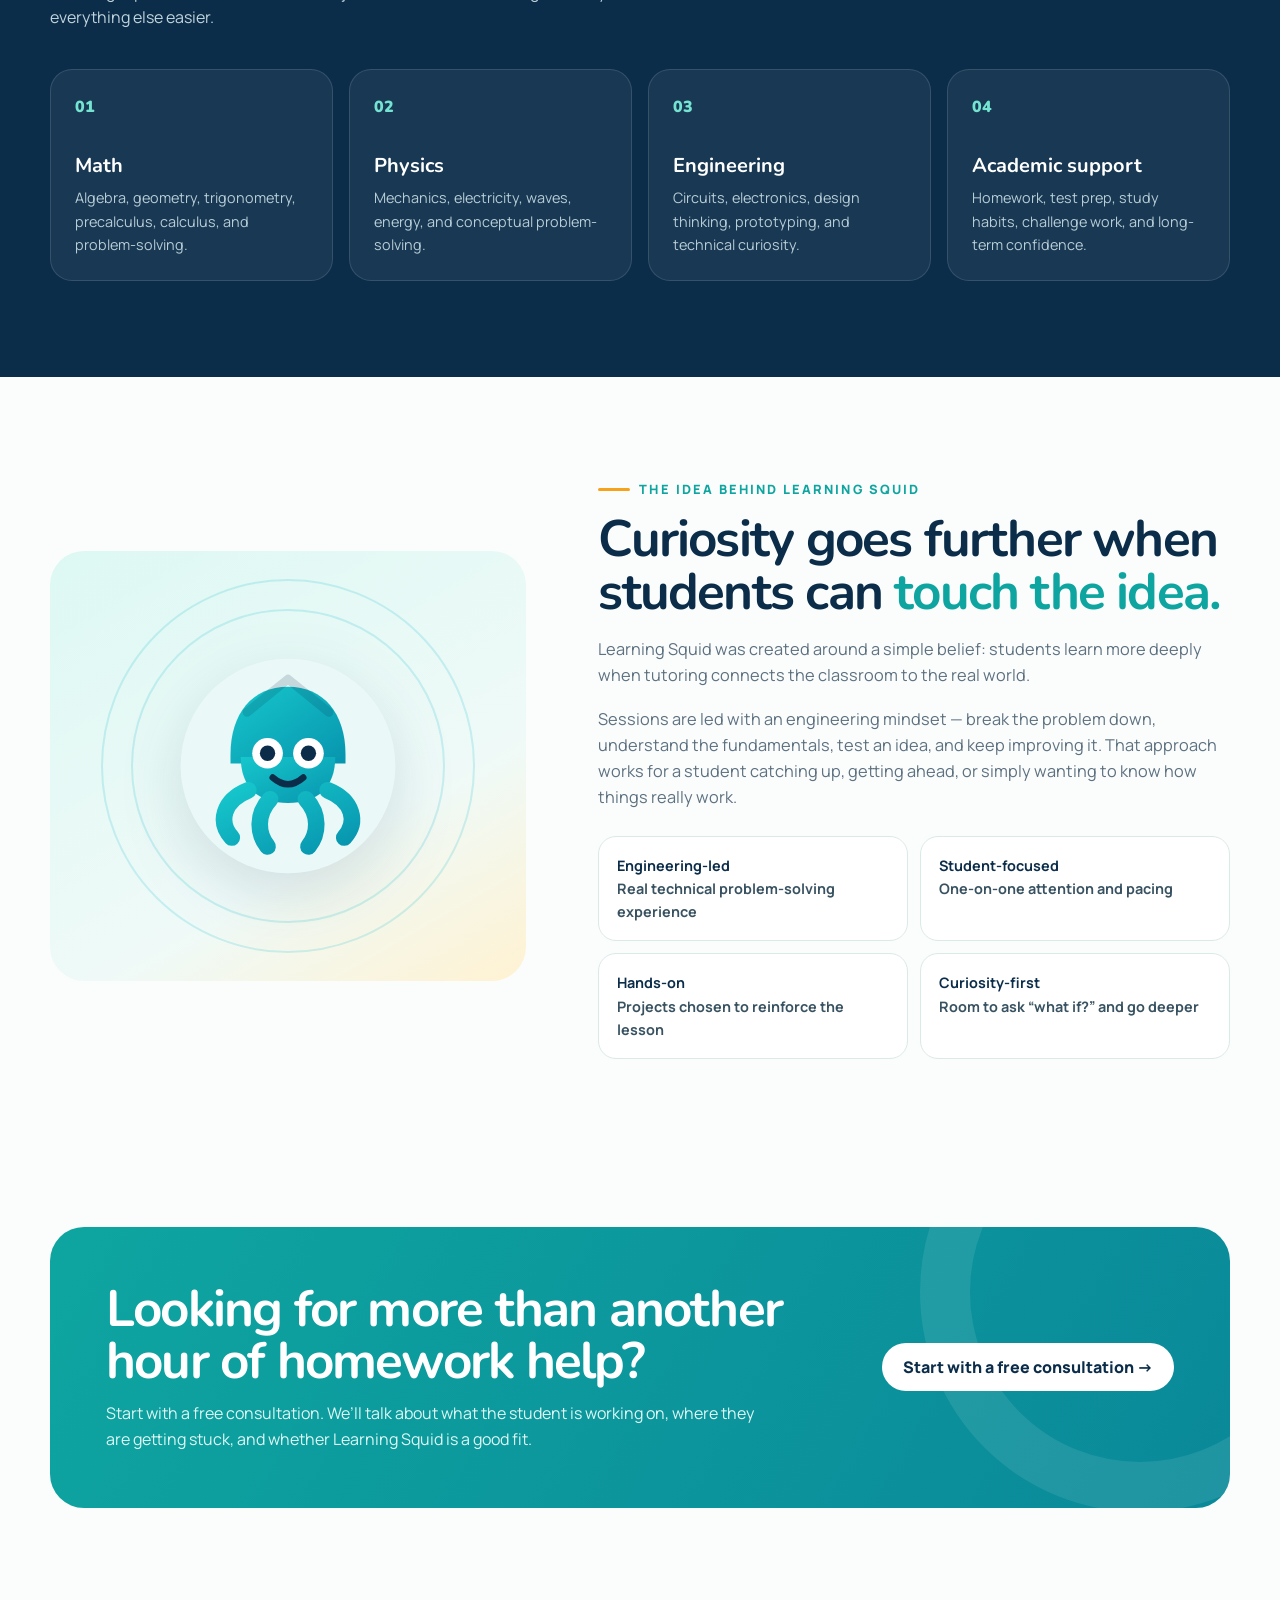
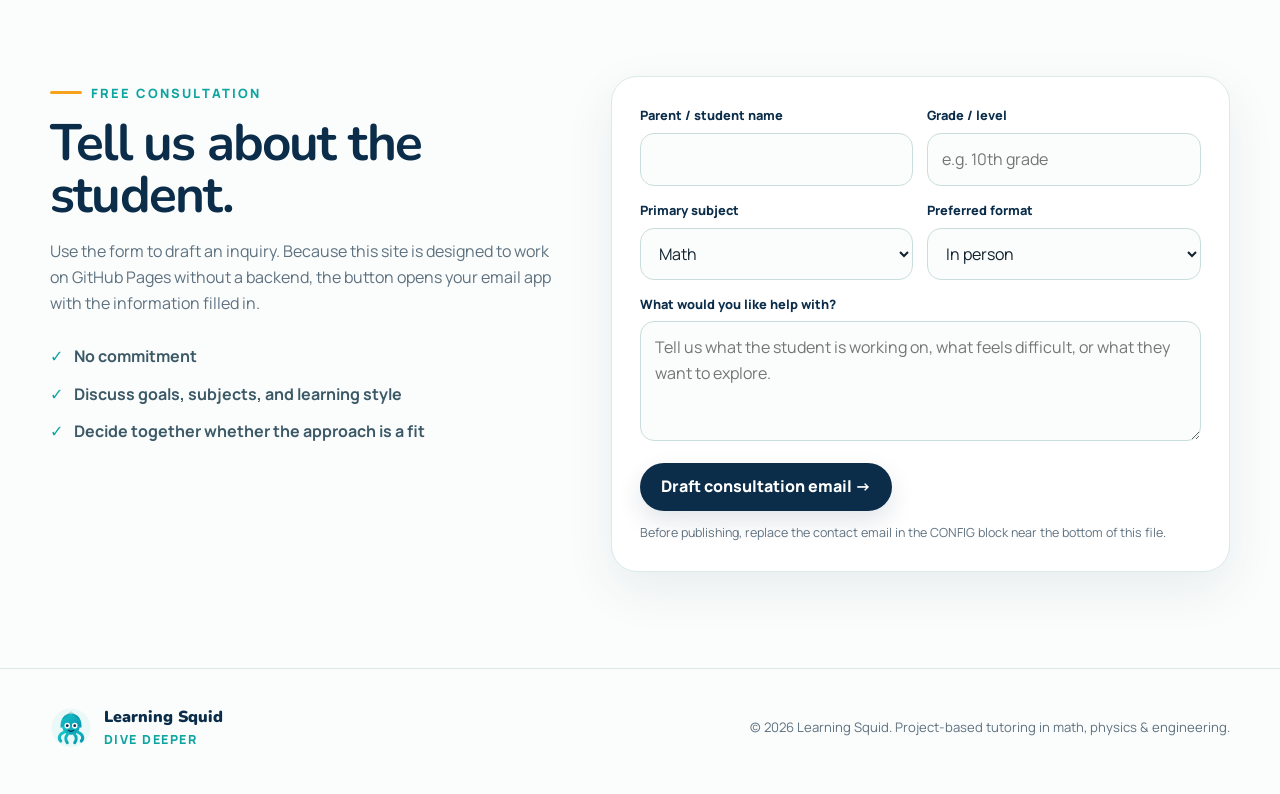
==== commit ef1d0189: "Add files via upload" ====
--- a/index.html
+++ b/index.html
@@ -6,7 +6,7 @@
   <meta name="description" content="Learning Squid combines focused tutoring with hands-on projects in math, physics, and engineering. Dive deeper with personalized, project-based learning.">
   <meta name="theme-color" content="#0B2D4A">
   <title>Learning Squid | Project-Based Tutoring</title>
-  <link rel="icon" href="assets/favicon.svg" type="image/svg+xml">
+  <link rel="icon" href="[data-uri]" type="image/svg+xml">
   <link rel="preconnect" href="https://fonts.googleapis.com">
   <link rel="preconnect" href="https://fonts.gstatic.com" crossorigin>
   <link href="https://fonts.googleapis.com/css2?family=Manrope:wght@400;500;600;700;800&family=Nunito:wght@700;800;900&display=swap" rel="stylesheet">
@@ -512,7 +512,7 @@
   <header class="site-header">
     <nav class="wrap nav" aria-label="Primary navigation">
       <a class="brand" href="#top" aria-label="Learning Squid home">
-        <img src="assets/logo-mark.svg" alt="">
+        <img src="[data-uri]" alt="">
         <span class="brand-copy">
           <span class="brand-name">Learning Squid</span>
           <span class="brand-tag">Dive Deeper</span>
@@ -552,7 +552,7 @@
 
         <div class="hero-visual" aria-label="Hands-on project-based tutoring">
           <div class="photo-shell">
-            <img src="assets/project-based-tutoring.jpg" alt="Student and tutor working together on an electronics project in a classroom">
+            <img src="[data-uri]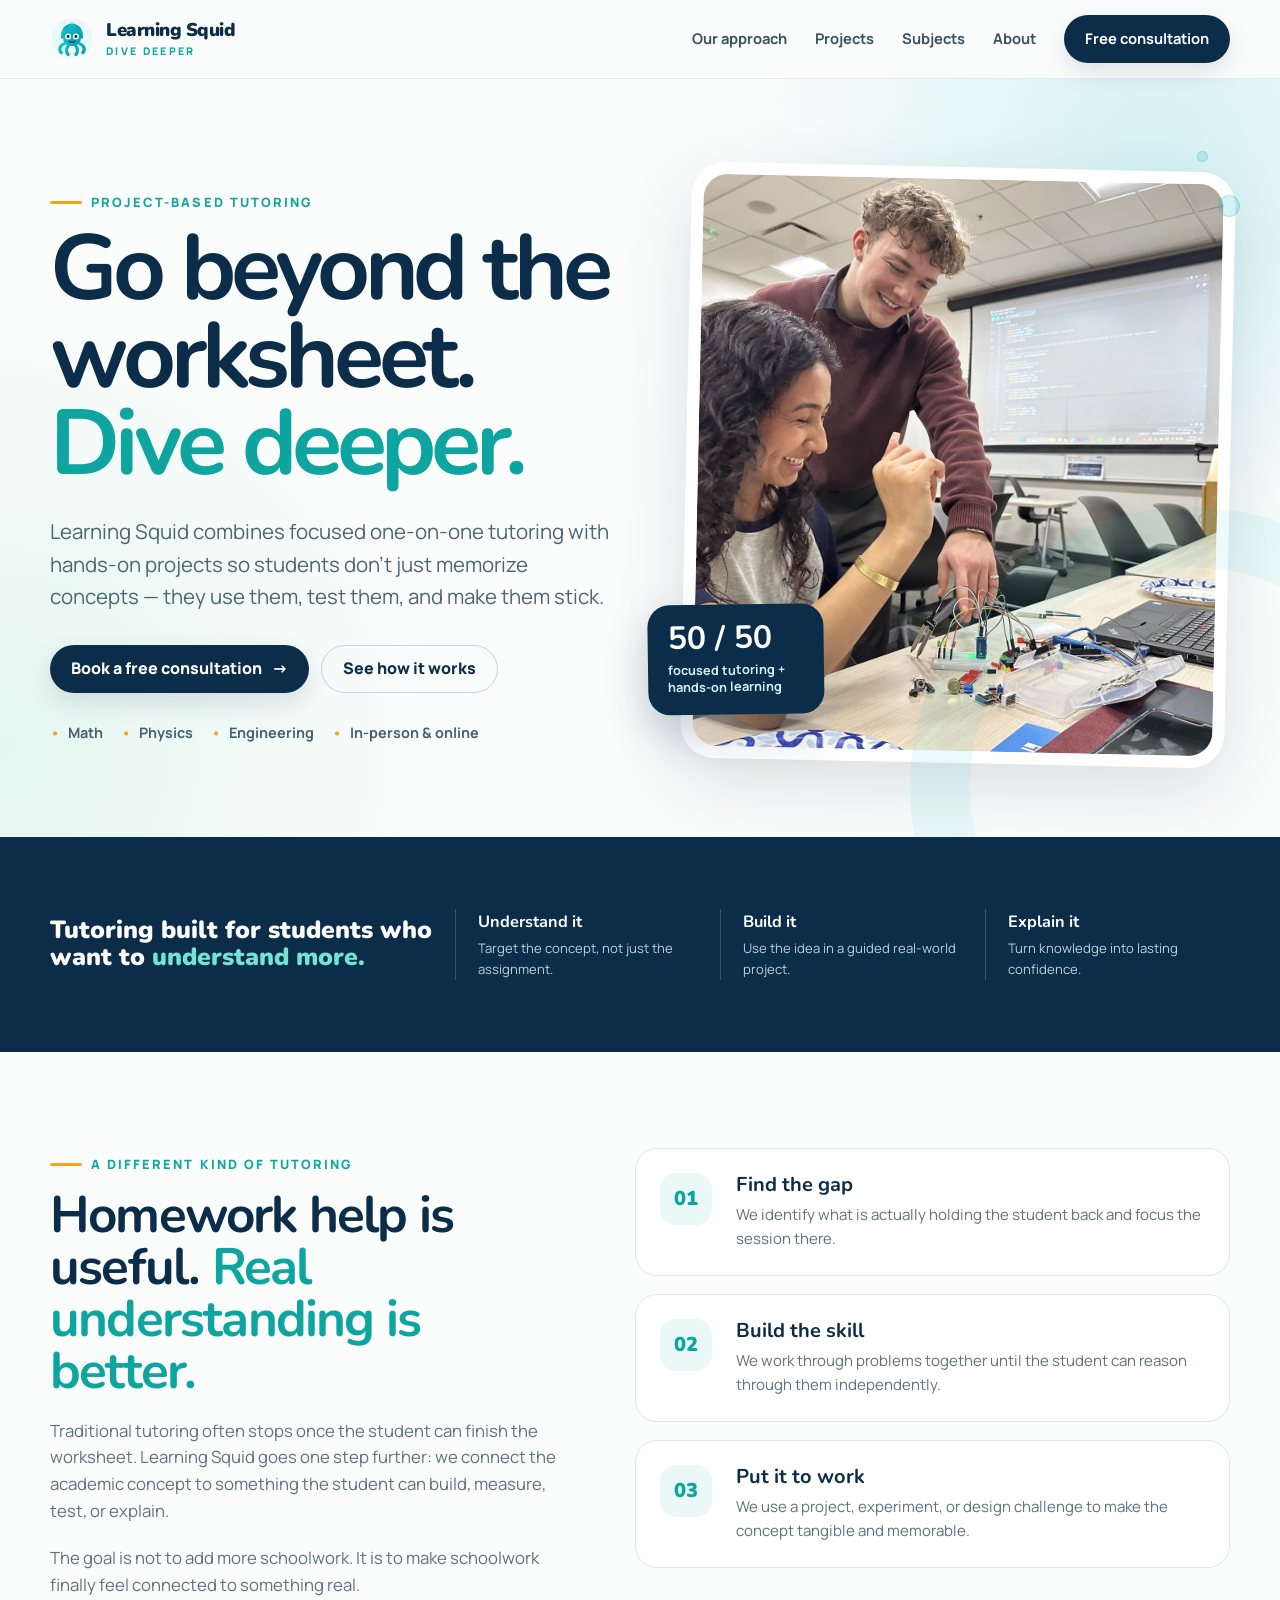
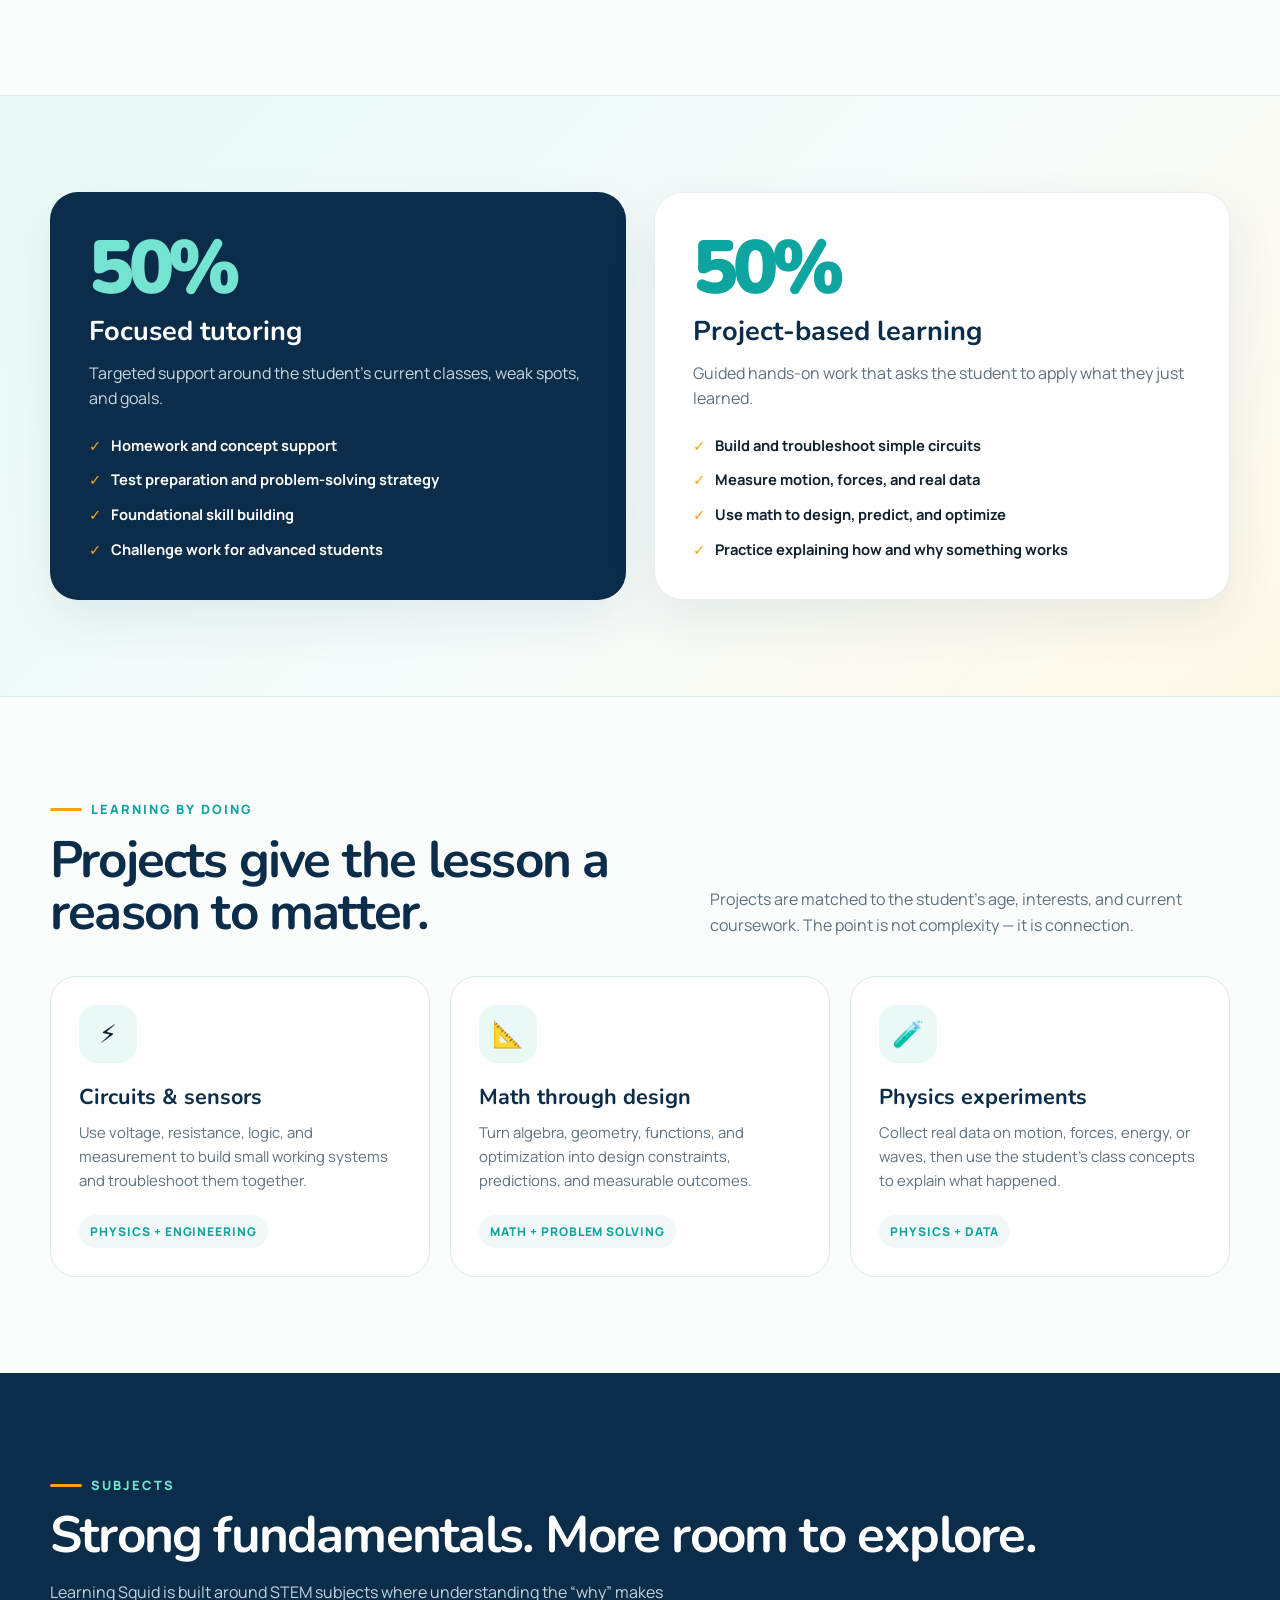
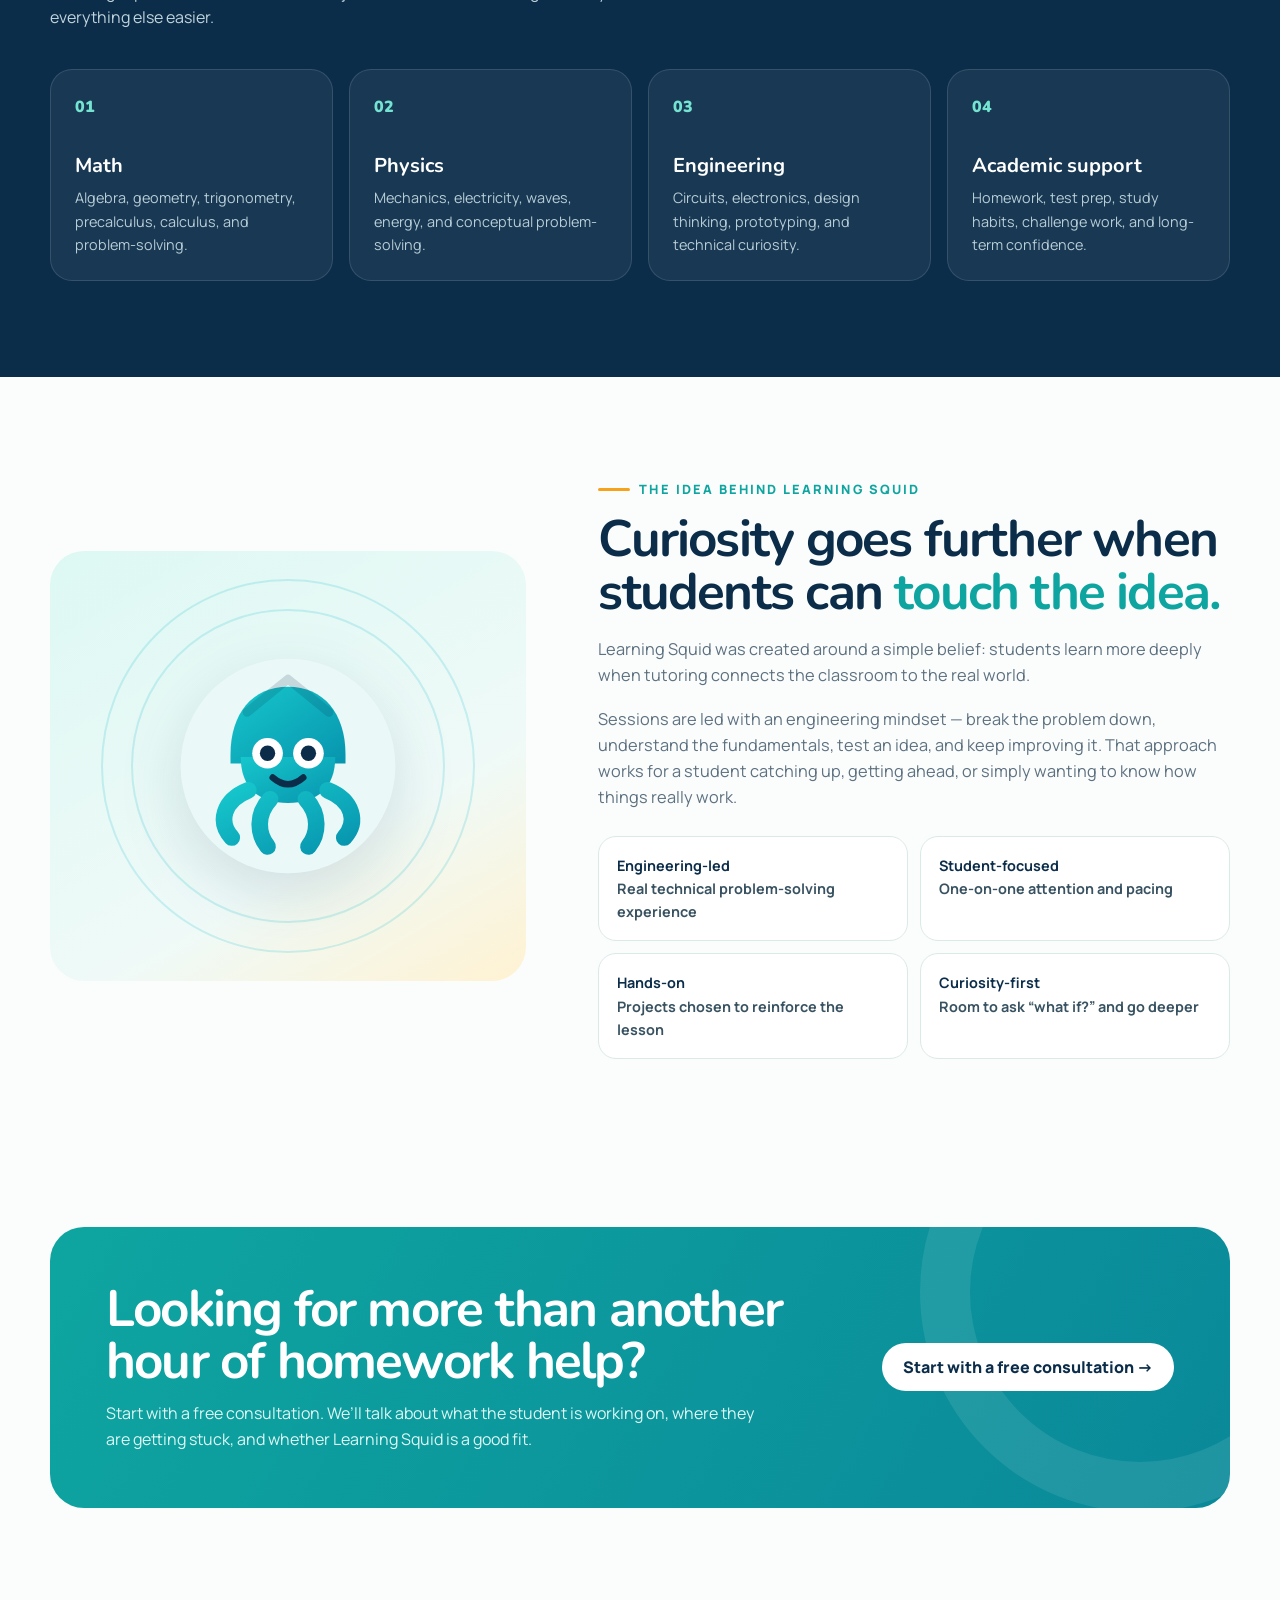
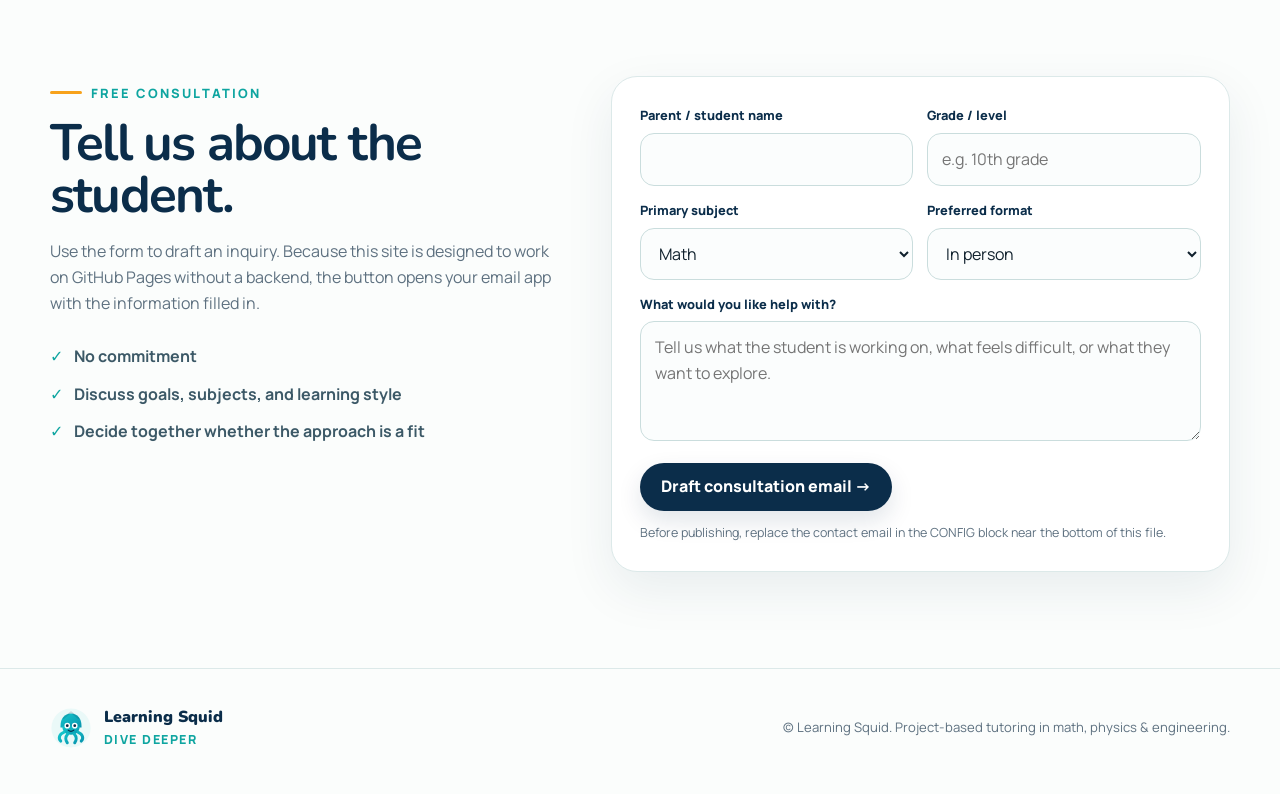
==== commit e906ec77: "Update index.html" ====
--- a/index.html
+++ b/index.html
@@ -789,7 +789,7 @@
       This is intentionally the only place you need to change your contact info.
     */
     const CONFIG = {
-      email: "YOUR_EMAIL_HERE",
+      email: "contactlearningsquid@gmail.com",
       consultationSubject: "Learning Squid — Free Consultation"
     };
 
@@ -815,9 +815,7 @@
     document.getElementById("consultationForm").addEventListener("submit", (event) => {
       event.preventDefault();
 
-      if (!CONFIG.email || CONFIG.email === "YOUR_EMAIL_HERE") {
-        alert("Add your real email address to the CONFIG block at the bottom of index.html before using the contact form.");
-        return;
+
       }
 
       const data = new FormData(event.currentTarget);
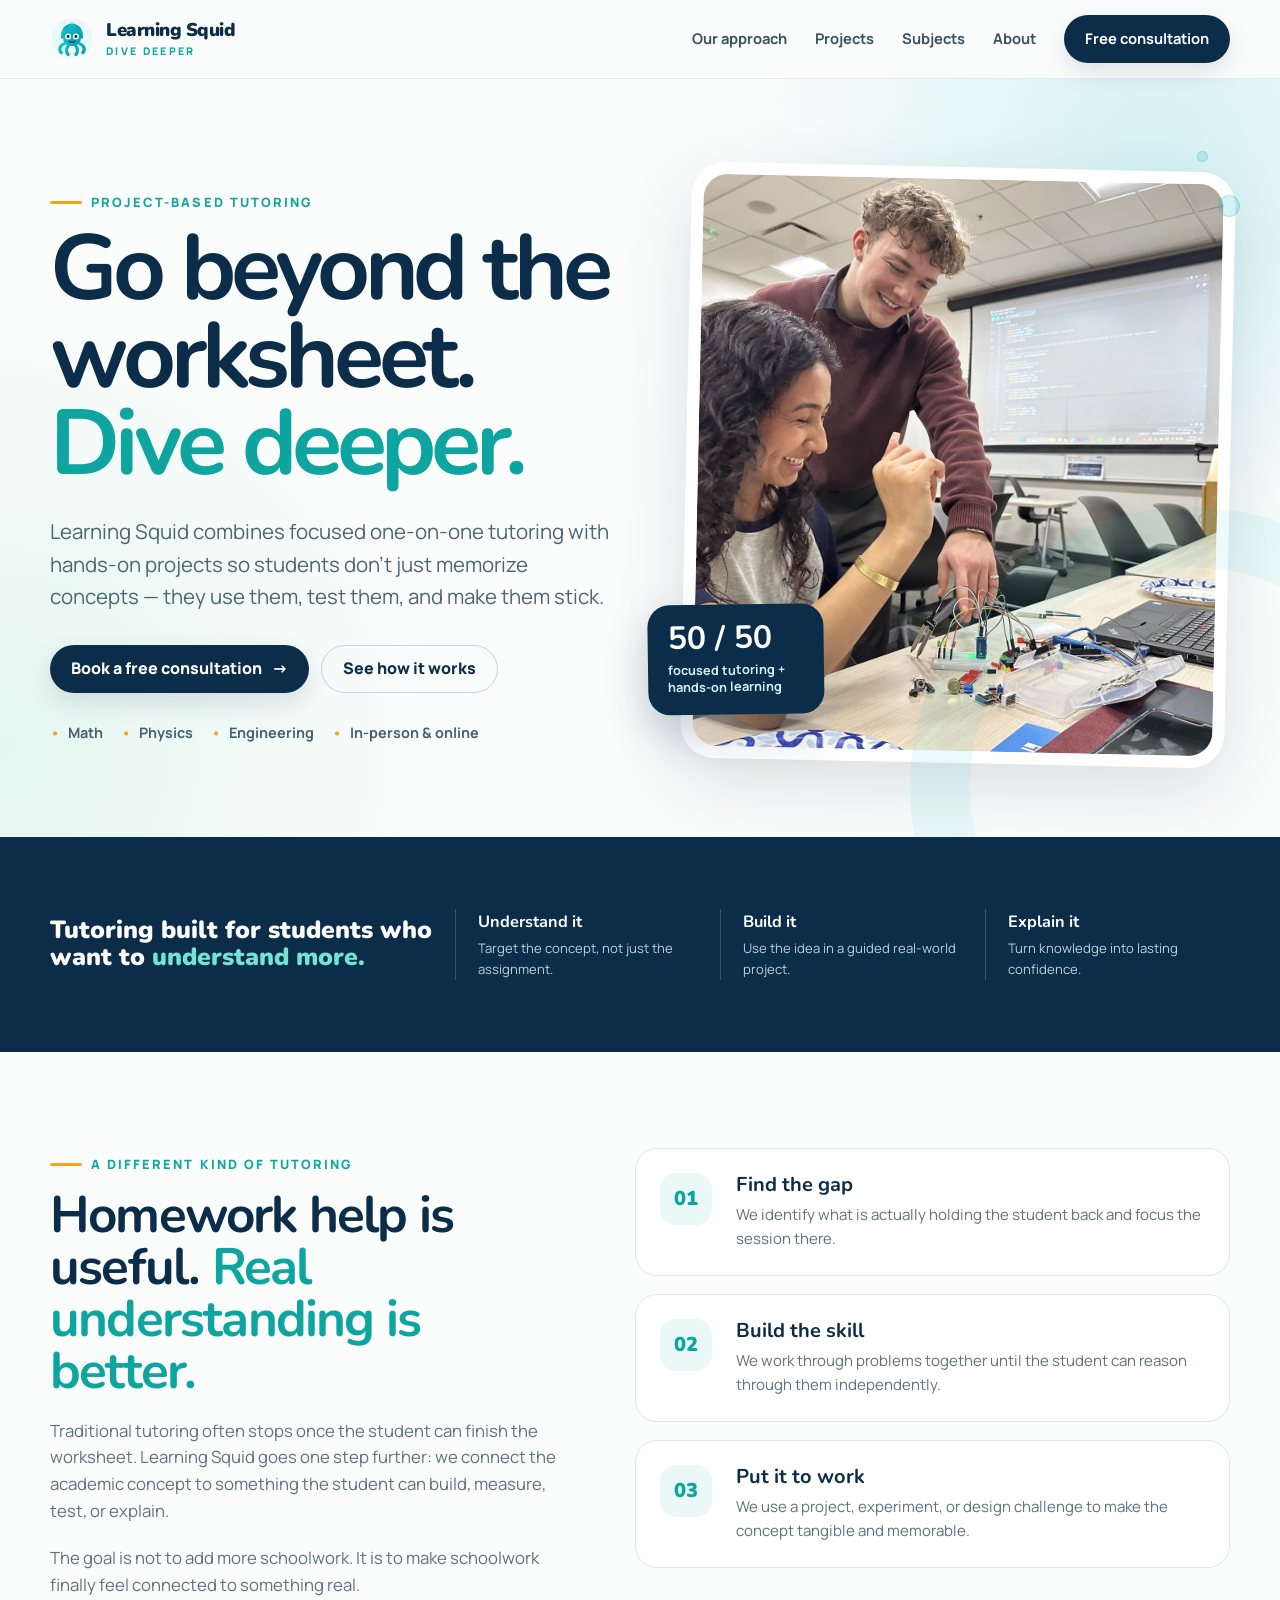
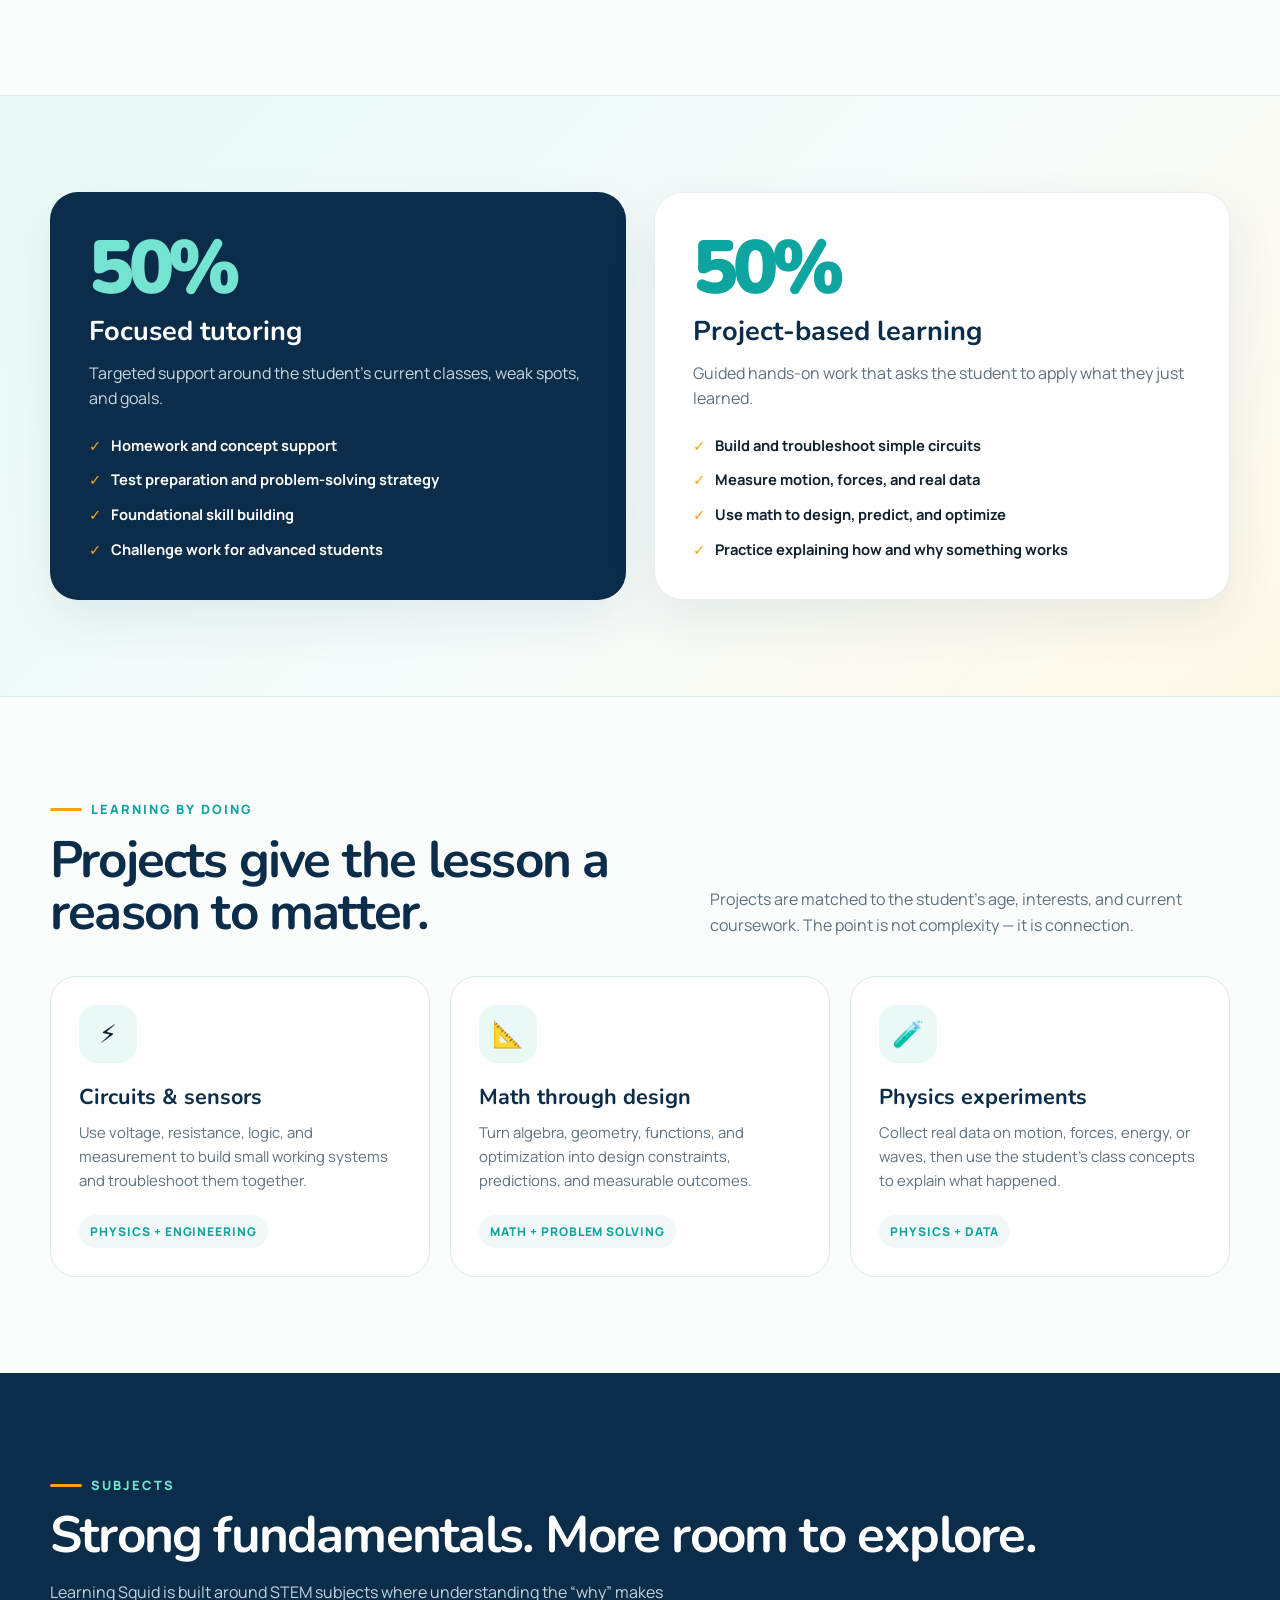
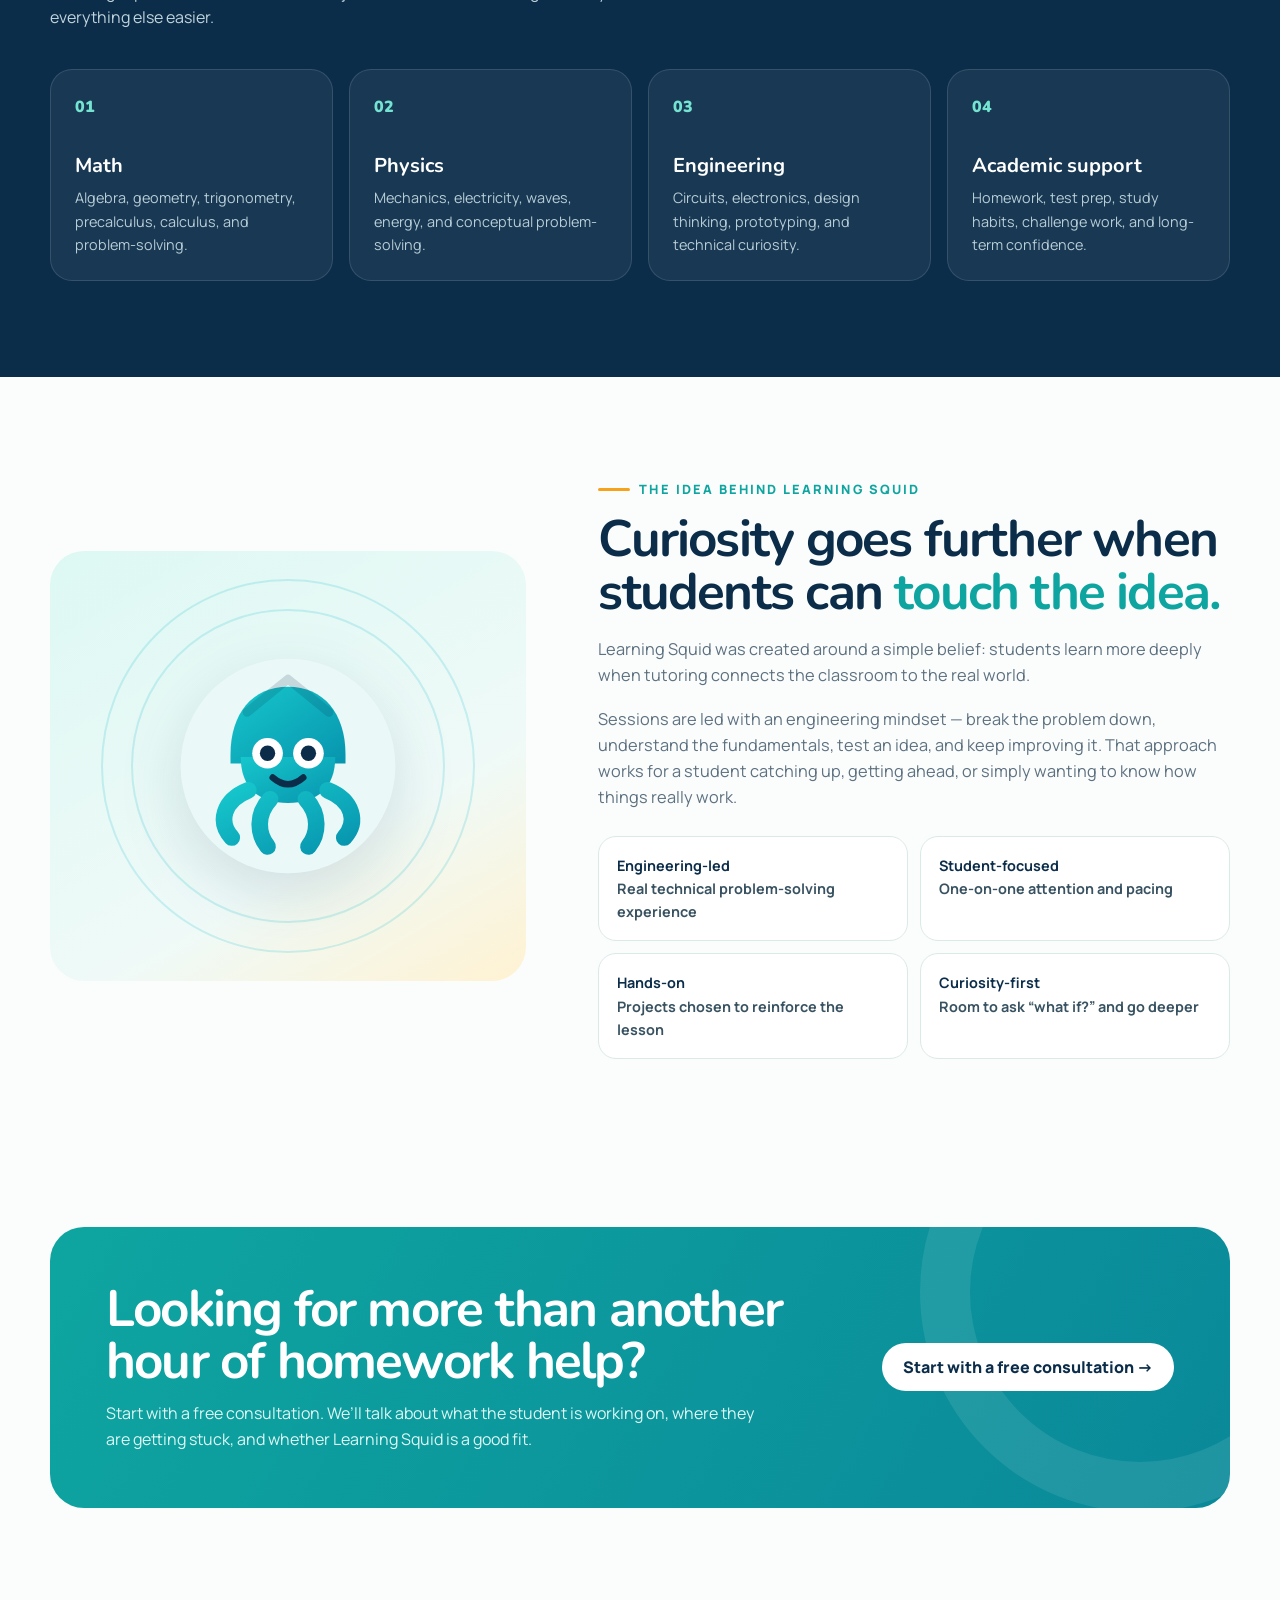
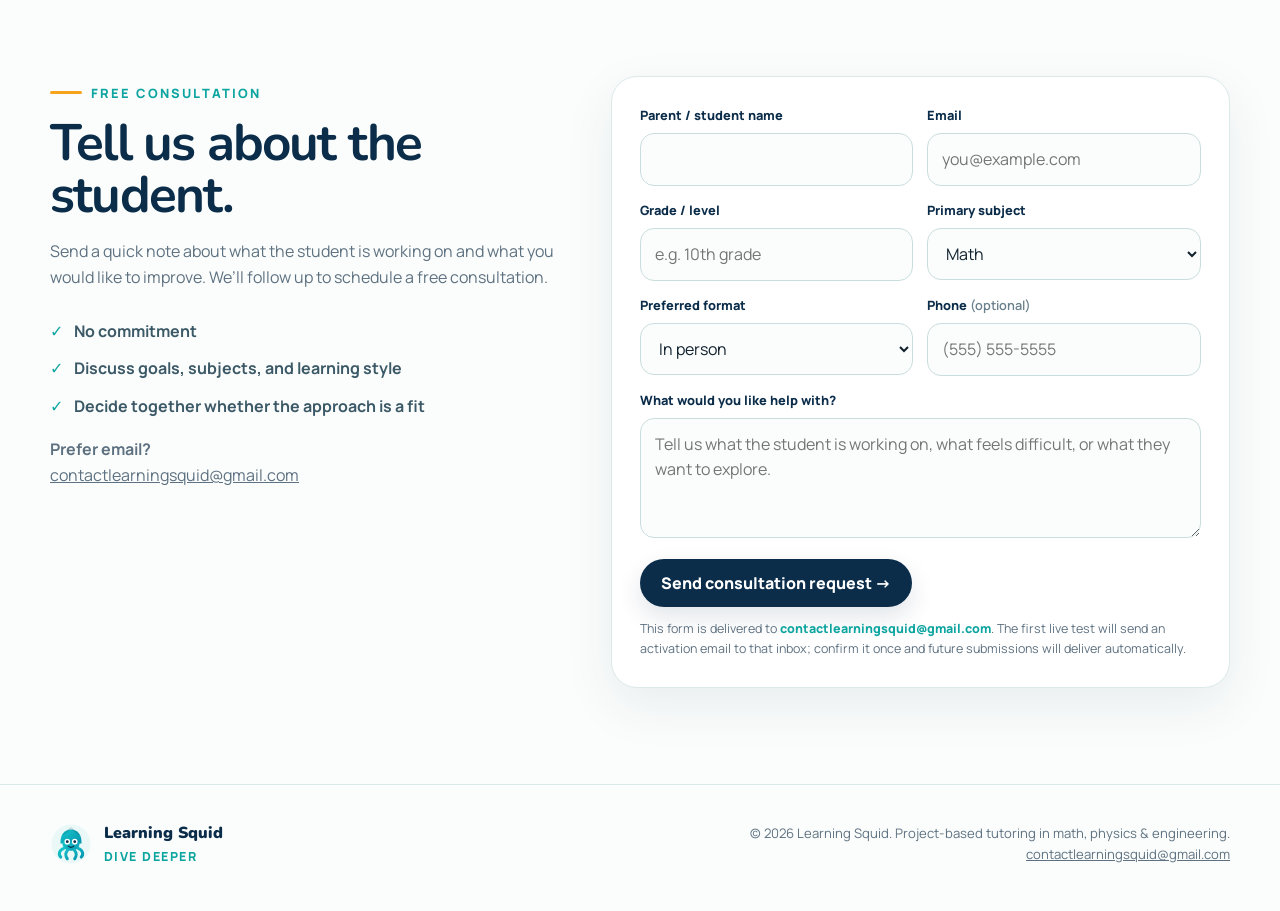
==== commit 0c674899: "Add files via upload" ====
--- a/index.html
+++ b/index.html
@@ -439,6 +439,13 @@
     textarea { min-height: 120px; resize: vertical; }
     .field { margin-bottom: 14px; }
     .form-note { margin-top: 12px; color: var(--muted); font-size: .78rem; }
+    .form-note a { color: var(--teal); font-weight: 800; text-decoration: none; }
+    .form-note a:hover { text-decoration: underline; }
+    .success-banner {
+      margin-bottom: 18px; padding: 14px 16px; border-radius: 14px;
+      background: #E9F8F4; border: 1px solid #A8DDD0; color: #174F4A; font-weight: 800;
+    }
+    .honeypot { position: absolute !important; left: -9999px !important; width: 1px !important; height: 1px !important; opacity: 0 !important; pointer-events: none !important; }
 
     /* Footer */
     footer { padding: 36px 0 44px; border-top: 1px solid var(--line); }
@@ -717,27 +724,40 @@
         <div class="contact-copy">
           <div class="eyebrow">Free consultation</div>
           <h2>Tell us about the student.</h2>
-          <p>Use the form to draft an inquiry. Because this site is designed to work on GitHub Pages without a backend, the button opens your email app with the information filled in.</p>
+          <p>Send a quick note about what the student is working on and what you would like to improve. We’ll follow up to schedule a free consultation.</p>
           <div class="contact-points">
             <div class="contact-point">No commitment</div>
             <div class="contact-point">Discuss goals, subjects, and learning style</div>
             <div class="contact-point">Decide together whether the approach is a fit</div>
           </div>
-        </div>
-
-        <form class="form-card" id="consultationForm">
+          <p><strong>Prefer email?</strong><br><a href="mailto:contactlearningsquid@gmail.com">contactlearningsquid@gmail.com</a></p>
+        </div>
+
+        <form class="form-card" id="consultationForm" action="https://formsubmit.co/contactlearningsquid@gmail.com" method="POST">
+          <div class="success-banner" id="formSuccess" hidden>Thanks — your consultation request was sent. We’ll be in touch soon.</div>
+
+          <input type="hidden" name="_subject" value="New Learning Squid consultation request">
+          <input type="hidden" name="_template" value="table">
+          <input type="hidden" name="_next" value="https://learningsquid.com/?submitted=1#contact">
+          <input type="hidden" name="_url" value="https://learningsquid.com/">
+          <input class="honeypot" type="text" name="_honey" tabindex="-1" autocomplete="off" aria-hidden="true">
+
           <div class="form-row">
             <div class="field">
               <label for="name">Parent / student name</label>
               <input id="name" name="name" autocomplete="name" required>
             </div>
             <div class="field">
+              <label for="email">Email</label>
+              <input id="email" name="email" type="email" autocomplete="email" placeholder="you@example.com" required>
+            </div>
+          </div>
+
+          <div class="form-row">
+            <div class="field">
               <label for="grade">Grade / level</label>
               <input id="grade" name="grade" placeholder="e.g. 10th grade">
             </div>
-          </div>
-
-          <div class="form-row">
             <div class="field">
               <label for="subject">Primary subject</label>
               <select id="subject" name="subject">
@@ -748,6 +768,9 @@
                 <option>Not sure yet</option>
               </select>
             </div>
+          </div>
+
+          <div class="form-row">
             <div class="field">
               <label for="format">Preferred format</label>
               <select id="format" name="format">
@@ -756,15 +779,19 @@
                 <option>Either</option>
               </select>
             </div>
+            <div class="field">
+              <label for="phone">Phone <span style="font-weight:600;color:#6A808C">(optional)</span></label>
+              <input id="phone" name="phone" type="tel" autocomplete="tel" placeholder="(555) 555-5555">
+            </div>
           </div>
 
           <div class="field">
             <label for="message">What would you like help with?</label>
-            <textarea id="message" name="message" placeholder="Tell us what the student is working on, what feels difficult, or what they want to explore."></textarea>
-          </div>
-
-          <button class="btn" type="submit">Draft consultation email →</button>
-          <p class="form-note" id="formNote">Before publishing, replace the contact email in the CONFIG block near the bottom of this file.</p>
+            <textarea id="message" name="message" placeholder="Tell us what the student is working on, what feels difficult, or what they want to explore." required></textarea>
+          </div>
+
+          <button class="btn" type="submit">Send consultation request →</button>
+          <p class="form-note">This form is delivered to <a href="mailto:contactlearningsquid@gmail.com">contactlearningsquid@gmail.com</a>. The first live test will send an activation email to that inbox; confirm it once and future submissions will deliver automatically.</p>
         </form>
       </div>
     </section>
@@ -779,20 +806,11 @@
           <div class="footer-tag">Dive Deeper</div>
         </div>
       </div>
-      <div class="footer-right">© <span id="year"></span> Learning Squid. Project-based tutoring in math, physics &amp; engineering.</div>
+      <div class="footer-right">© <span id="year"></span> Learning Squid. Project-based tutoring in math, physics &amp; engineering.<br><a href="mailto:contactlearningsquid@gmail.com">contactlearningsquid@gmail.com</a></div>
     </div>
   </footer>
 
   <script>
-    /*
-      EDIT THESE VALUES BEFORE PUBLISHING.
-      This is intentionally the only place you need to change your contact info.
-    */
-    const CONFIG = {
-      email: "contactlearningsquid@gmail.com",
-      consultationSubject: "Learning Squid — Free Consultation"
-    };
-
     document.getElementById("year").textContent = new Date().getFullYear();
 
     const menuButton = document.querySelector(".menu-btn");
@@ -812,32 +830,14 @@
       });
     });
 
-    document.getElementById("consultationForm").addEventListener("submit", (event) => {
-      event.preventDefault();
-
-
+    const params = new URLSearchParams(window.location.search);
+    if (params.get("submitted") === "1") {
+      const success = document.getElementById("formSuccess");
+      if (success) success.hidden = false;
+      if (window.history && window.history.replaceState) {
+        window.history.replaceState({}, document.title, window.location.pathname + "#contact");
       }
-
-      const data = new FormData(event.currentTarget);
-      const body = [
-        "Hi Learning Squid,",
-        "",
-        "I'd like to schedule a free consultation.",
-        "",
-        `Name: ${data.get("name") || ""}`,
-        `Grade / level: ${data.get("grade") || ""}`,
-        `Subject: ${data.get("subject") || ""}`,
-        `Preferred format: ${data.get("format") || ""}`,
-        "",
-        "What we're looking for help with:",
-        data.get("message") || "",
-        "",
-        "Thanks!"
-      ].join("\n");
-
-      const mailto = `mailto:${encodeURIComponent(CONFIG.email)}?subject=${encodeURIComponent(CONFIG.consultationSubject)}&body=${encodeURIComponent(body)}`;
-      window.location.href = mailto;
-    });
+    }
   </script>
 </body>
 </html>
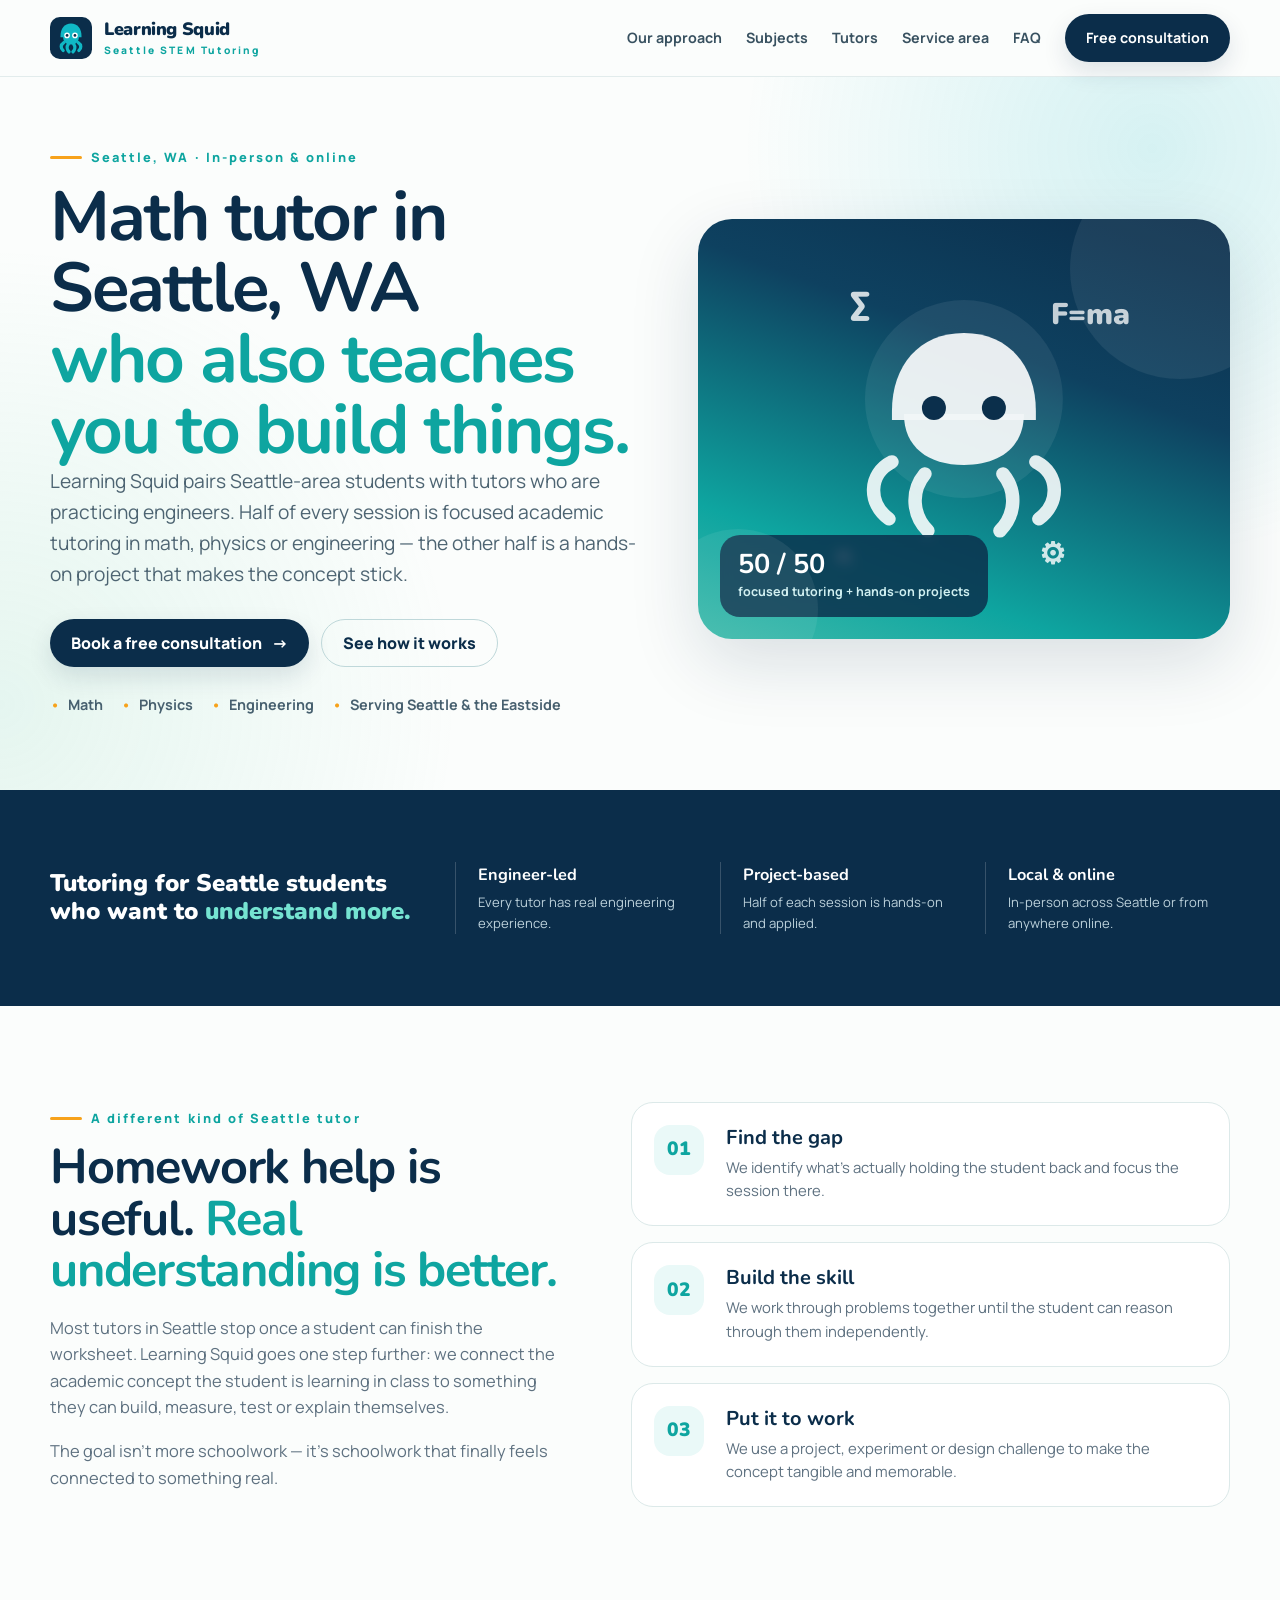
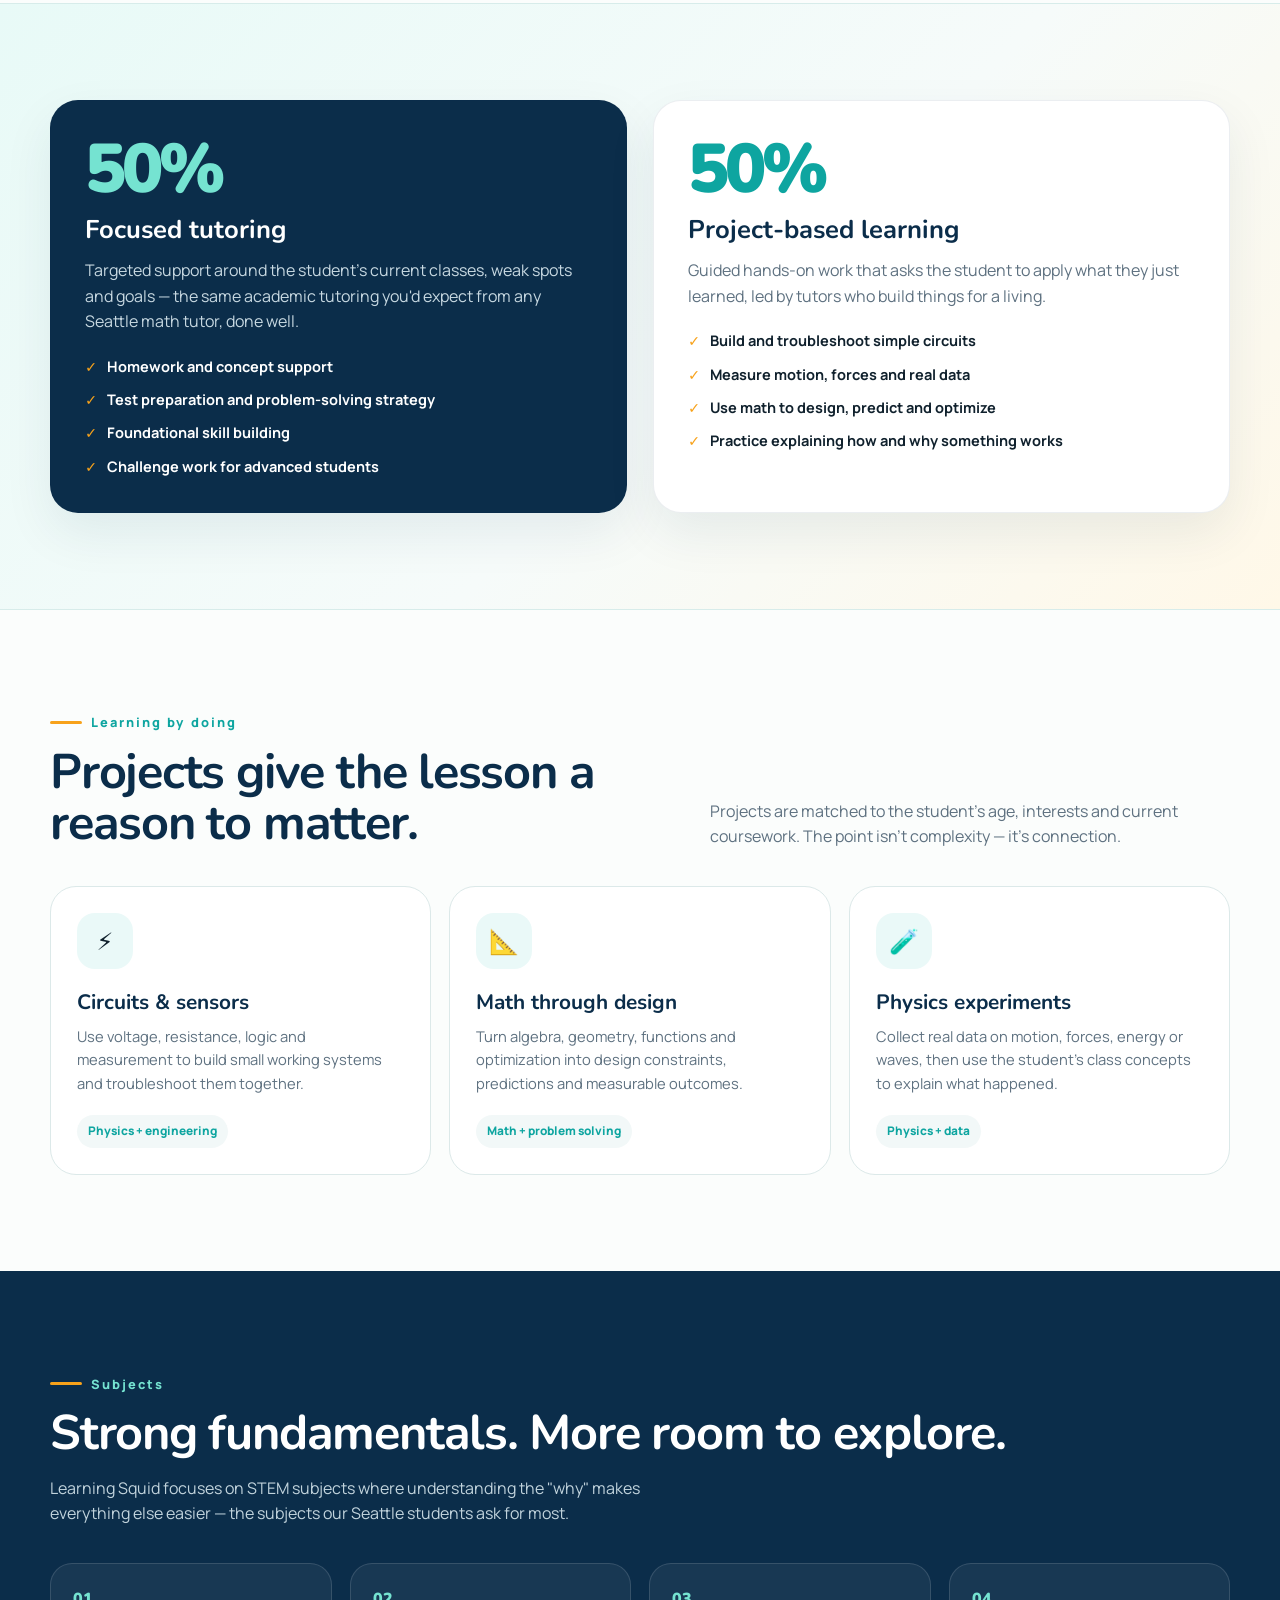
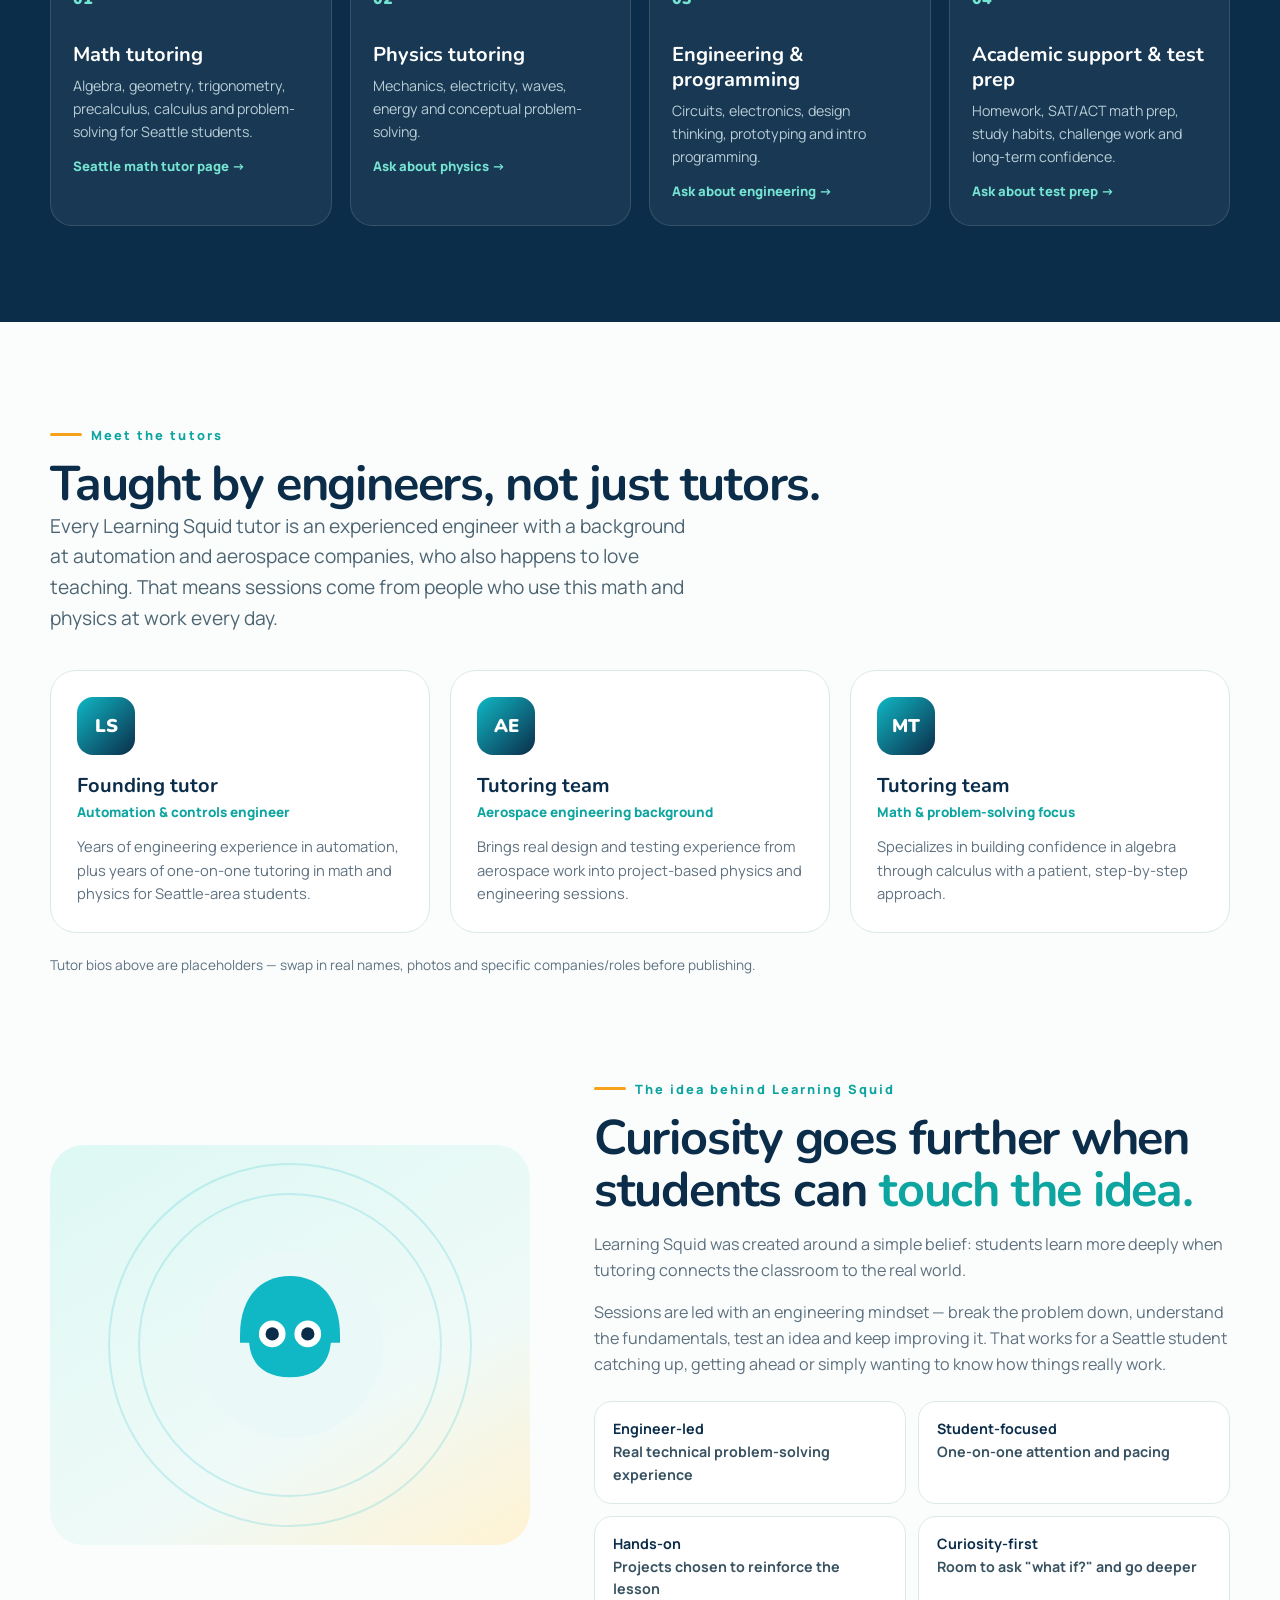
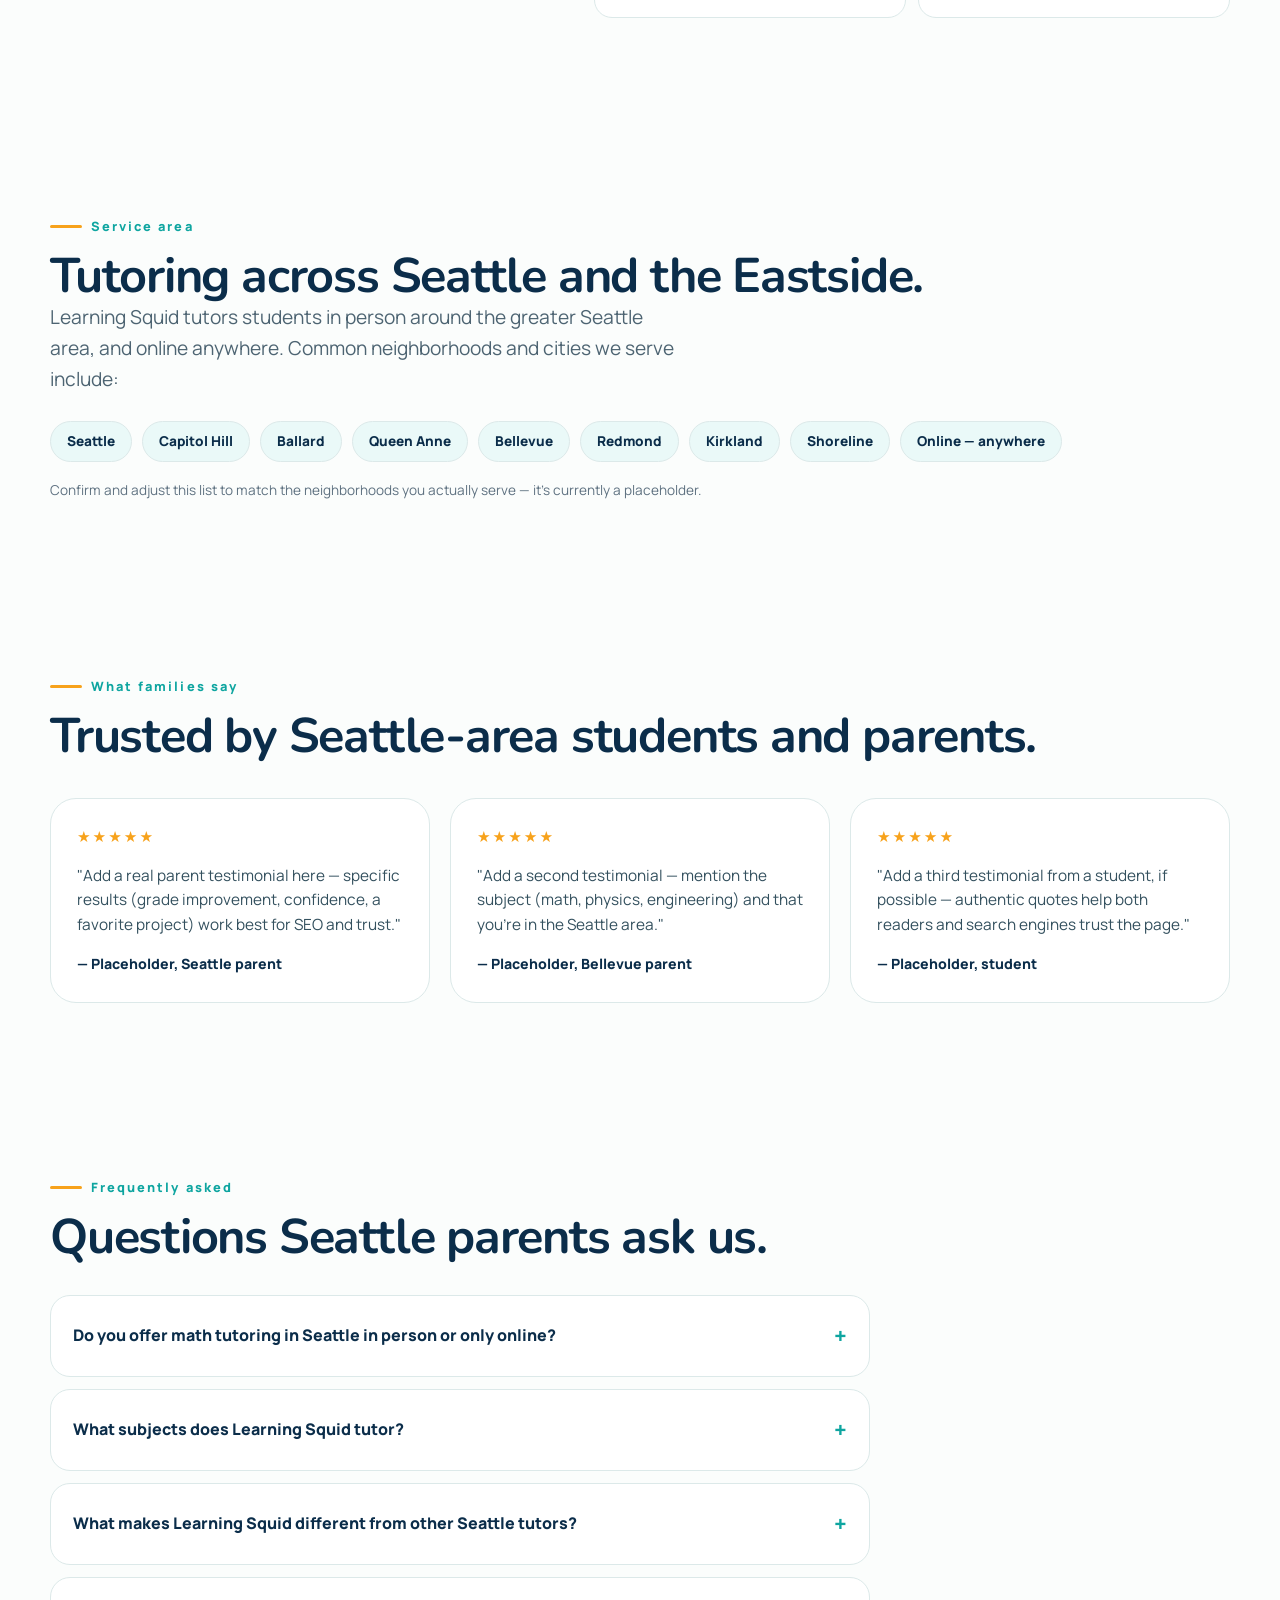
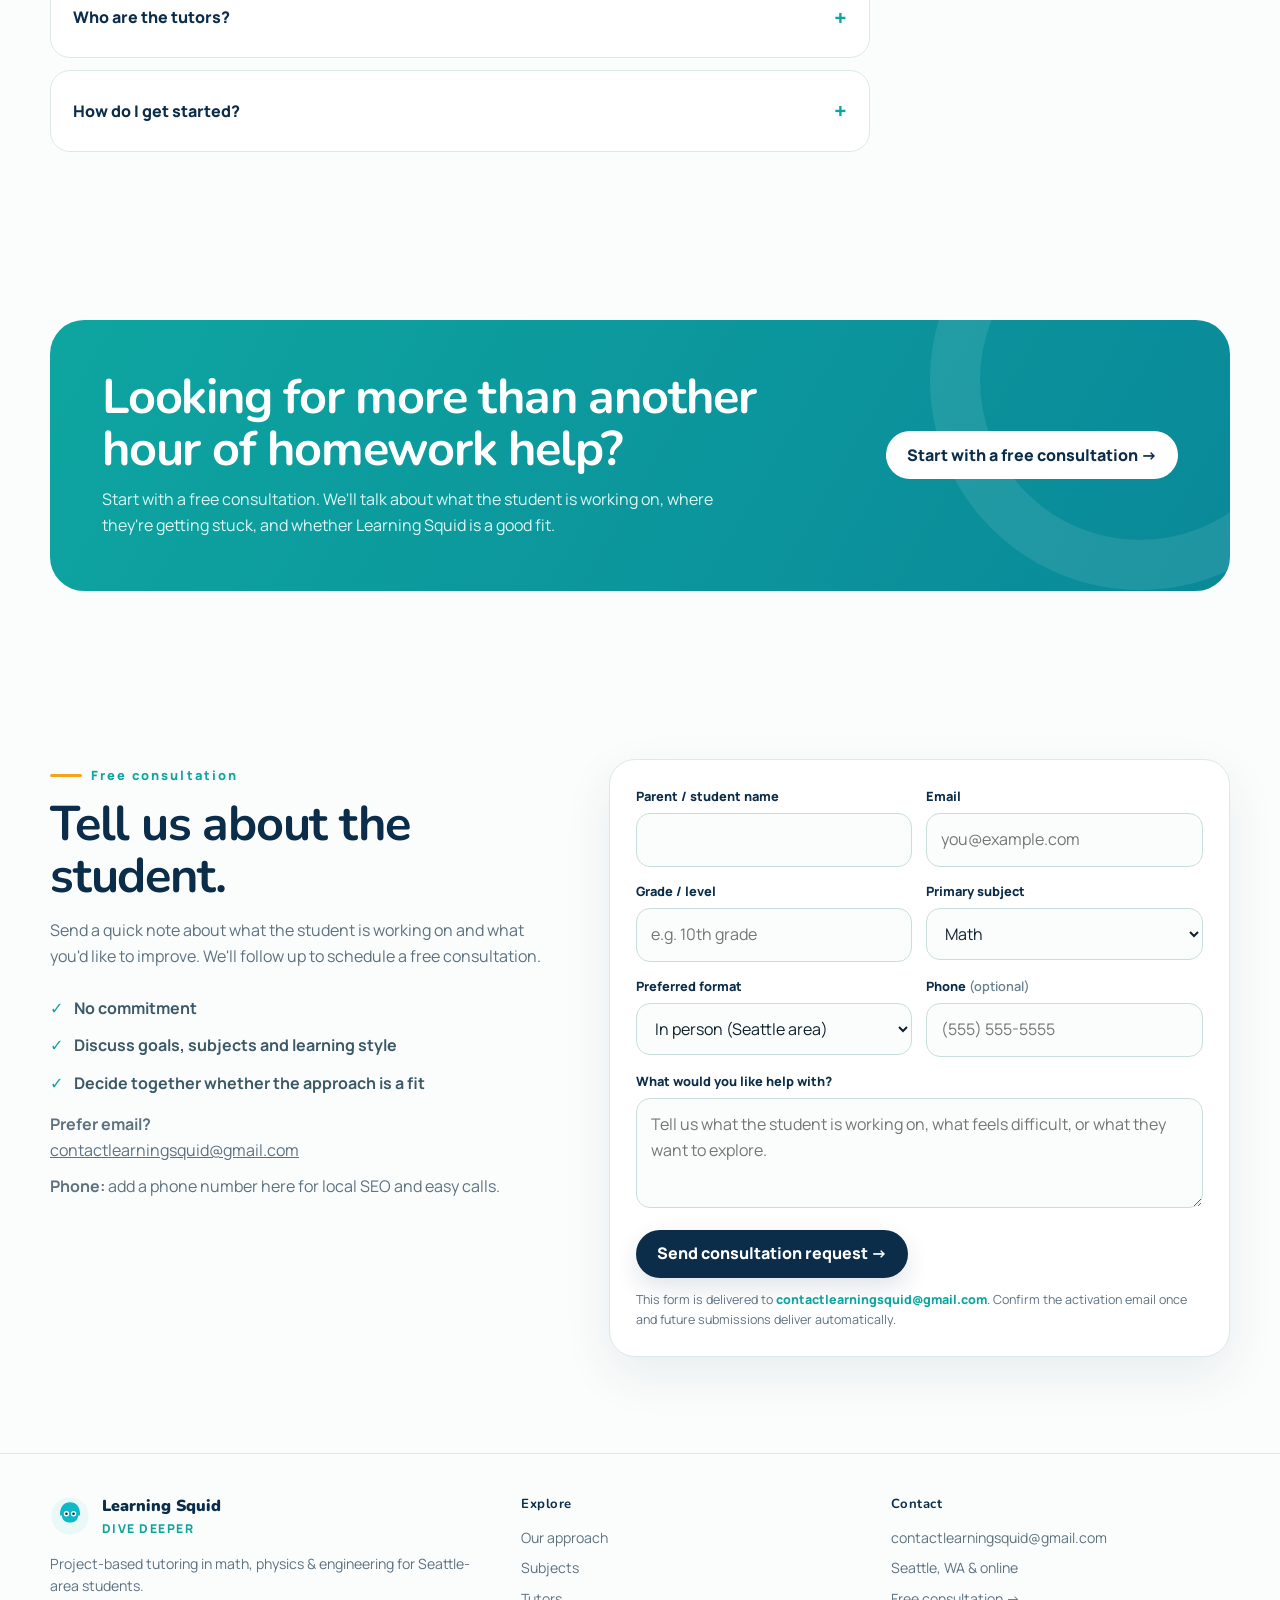
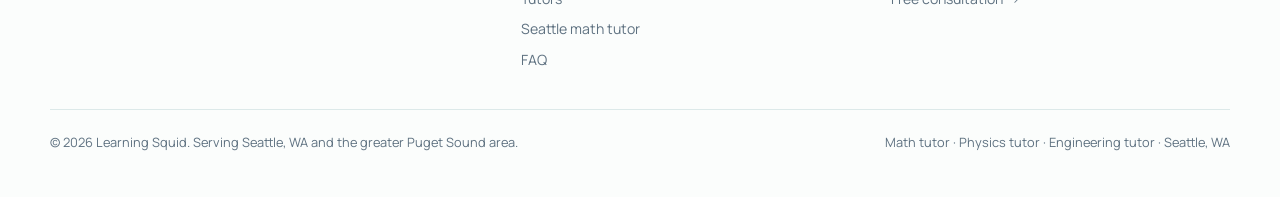
==== commit 139edabe: "Add files via upload" ====
--- a/index.html
+++ b/index.html
@@ -1,550 +1,131 @@
 <!doctype html>
 <html lang="en">
 <head>
-  <meta charset="utf-8">
-  <meta name="viewport" content="width=device-width, initial-scale=1">
-  <meta name="description" content="Learning Squid combines focused tutoring with hands-on projects in math, physics, and engineering. Dive deeper with personalized, project-based learning.">
-  <meta name="theme-color" content="#0B2D4A">
-  <title>Learning Squid | Project-Based Tutoring</title>
-  <link rel="icon" href="[data-uri]" type="image/svg+xml">
-  <link rel="preconnect" href="https://fonts.googleapis.com">
-  <link rel="preconnect" href="https://fonts.gstatic.com" crossorigin>
-  <link href="https://fonts.googleapis.com/css2?family=Manrope:wght@400;500;600;700;800&family=Nunito:wght@700;800;900&display=swap" rel="stylesheet">
-
-  <style>
-    :root {
-      --navy: #0B2D4A;
-      --navy-2: #123F60;
-      --teal: #0EA5A0;
-      --turquoise: #10B8C5;
-      --seafoam: #7ED6B7;
-      --gold: #F7A21B;
-      --ink: #10212D;
-      --muted: #5E7180;
-      --mist: #EAF9F8;
-      --paper: #FBFDFC;
-      --white: #FFFFFF;
-      --line: #DCE9E9;
-      --shadow: 0 24px 70px rgba(11, 45, 74, .14);
-      --radius: 28px;
-      --max: 1180px;
+<meta charset="utf-8">
+<meta name="viewport" content="width=device-width, initial-scale=1">
+<title>Math Tutor in Seattle, WA | Learning Squid — Project-Based STEM Tutoring</title>
+<meta name="description" content="Looking for a math tutor in Seattle, WA? Learning Squid pairs Seattle students with tutors who are practicing engineers for academic support plus hands-on math, physics &amp; engineering projects. Book a free consultation.">
+<link rel="canonical" href="https://learningsquid.com/">
+<meta name="robots" content="index, follow">
+<meta name="theme-color" content="#0B2D4A">
+
+<!-- Open Graph / social -->
+<meta property="og:type" content="website">
+<meta property="og:site_name" content="Learning Squid">
+<meta property="og:title" content="Math Tutor in Seattle, WA | Learning Squid">
+<meta property="og:description" content="Project-based tutoring in math, physics &amp; engineering for Seattle-area students, taught by tutors with real engineering backgrounds.">
+<meta property="og:url" content="https://learningsquid.com/">
+<meta property="og:image" content="https://learningsquid.com/social-card.png">
+<meta name="twitter:card" content="summary_large_image">
+<meta name="twitter:title" content="Math Tutor in Seattle, WA | Learning Squid">
+<meta name="twitter:description" content="Project-based tutoring in math, physics &amp; engineering for Seattle-area students.">
+
+<link rel="icon" href="data:image/svg+xml,%3Csvg xmlns='http://www.w3.org/2000/svg' viewBox='0 0 64 64'%3E%3Crect width='64' height='64' rx='15' fill='%230B2D4A'/%3E%3Cpath d='M32 10c-10 0-16 8-16 19v2h32v-2c0-11-6-19-16-19Z' fill='%2310B8C5'/%3E%3Cpath d='M20 30c0 8 5 12 12 12s12-4 12-12' fill='%2310B8C5'/%3E%3Ccircle cx='26' cy='28' r='4.3' fill='%23fff'/%3E%3Ccircle cx='38' cy='28' r='4.3' fill='%23fff'/%3E%3Ccircle cx='26' cy='28' r='2.1' fill='%230B2D4A'/%3E%3Ccircle cx='38' cy='28' r='2.1' fill='%230B2D4A'/%3E%3C/svg%3E">
+<link rel="preconnect" href="https://fonts.googleapis.com">
+<link rel="preconnect" href="https://fonts.gstatic.com" crossorigin>
+<link href="https://fonts.googleapis.com/css2?family=Manrope:wght@400;500;600;700;800&amp;family=Nunito:wght@700;800;900&amp;display=swap" rel="stylesheet">
+<link rel="stylesheet" href="styles.css">
+
+<!-- Structured data: local business -->
+<script type="application/ld+json">
+{
+  "@context": "https://schema.org",
+  "@type": ["LocalBusiness", "EducationalOrganization"],
+  "name": "Learning Squid",
+  "alternateName": "Learning Squid Tutoring",
+  "url": "https://learningsquid.com/",
+  "logo": "https://learningsquid.com/favicon.svg",
+  "description": "Learning Squid provides in-person and online tutoring in math, physics and engineering for students in Seattle, WA, combining focused academic support with hands-on, project-based learning.",
+  "email": "contactlearningsquid@gmail.com",
+  "areaServed": [
+    {"@type": "City", "name": "Seattle"},
+    {"@type": "City", "name": "Bellevue"},
+    {"@type": "City", "name": "Redmond"},
+    {"@type": "City", "name": "Kirkland"},
+    {"@type": "AdministrativeArea", "name": "Greater Seattle Area, WA"}
+  ],
+  "address": {
+    "@type": "PostalAddress",
+    "addressLocality": "Seattle",
+    "addressRegion": "WA",
+    "addressCountry": "US"
+  },
+  "priceRange": "$$",
+  "knowsAbout": ["Math tutoring", "Physics tutoring", "Engineering tutoring", "Test prep", "Project-based learning"]
+}
+</script>
+<script type="application/ld+json">
+{
+  "@context": "https://schema.org",
+  "@type": "FAQPage",
+  "mainEntity": [
+    {
+      "@type": "Question",
+      "name": "Do you offer math tutoring in Seattle in person or only online?",
+      "acceptedAnswer": {"@type": "Answer", "text": "Both. Most Seattle-area families choose in-person sessions, and we also tutor students online across Washington and beyond. You can request either format on the consultation form."}
+    },
+    {
+      "@type": "Question",
+      "name": "What subjects does Learning Squid tutor?",
+      "acceptedAnswer": {"@type": "Answer", "text": "We focus on math (algebra through calculus), physics, engineering and programming, plus general academic support like homework help, test prep and study skills."}
+    },
+    {
+      "@type": "Question",
+      "name": "What makes Learning Squid different from other Seattle tutors?",
+      "acceptedAnswer": {"@type": "Answer", "text": "Roughly half of every session is focused academic tutoring and half is a hands-on project that applies the concept, led by tutors who are practicing engineers rather than test-prep specialists alone."}
+    },
+    {
+      "@type": "Question",
+      "name": "Who are the tutors?",
+      "acceptedAnswer": {"@type": "Answer", "text": "Learning Squid's tutors are experienced engineers who have worked at leading automation and aerospace companies, with years of tutoring experience alongside their engineering careers."}
+    },
+    {
+      "@type": "Question",
+      "name": "How do I get started?",
+      "acceptedAnswer": {"@type": "Answer", "text": "Fill out the free consultation form and we'll follow up to learn about the student's goals and schedule a first session."}
     }
-
-    * { box-sizing: border-box; }
-    html { scroll-behavior: smooth; }
-    body {
-      margin: 0;
-      color: var(--ink);
-      background: var(--paper);
-      font-family: "Manrope", system-ui, -apple-system, BlinkMacSystemFont, "Segoe UI", sans-serif;
-      line-height: 1.6;
-      -webkit-font-smoothing: antialiased;
-    }
-    img { max-width: 100%; display: block; }
-    a { color: inherit; }
-    button, input, textarea, select { font: inherit; }
-    .wrap { width: min(var(--max), calc(100% - 40px)); margin: 0 auto; }
-    .section { padding: 96px 0; }
-    .section-tight { padding: 72px 0; }
-    .eyebrow {
-      display: inline-flex;
-      align-items: center;
-      gap: 9px;
-      margin-bottom: 14px;
-      color: var(--teal);
-      font-size: .8rem;
-      font-weight: 800;
-      letter-spacing: .16em;
-      text-transform: uppercase;
-    }
-    .eyebrow::before {
-      content: "";
-      width: 32px;
-      height: 3px;
-      border-radius: 99px;
-      background: var(--gold);
-    }
-    h1, h2, h3 { margin: 0; font-family: "Nunito", "Manrope", sans-serif; color: var(--navy); }
-    h1 { font-size: clamp(3rem, 7.2vw, 6.6rem); line-height: .95; letter-spacing: -.055em; }
-    h2 { font-size: clamp(2.2rem, 4vw, 3.6rem); line-height: 1.02; letter-spacing: -.035em; }
-    h3 { font-size: 1.25rem; line-height: 1.2; }
-    p { margin: 0; }
-    .muted { color: var(--muted); }
-    .highlight { color: var(--teal); }
-
-    /* Header */
-    .site-header {
-      position: sticky;
-      top: 0;
-      z-index: 20;
-      background: rgba(251, 253, 252, .86);
-      backdrop-filter: blur(16px);
-      border-bottom: 1px solid rgba(220, 233, 233, .8);
-    }
-    .nav {
-      min-height: 78px;
-      display: flex;
-      align-items: center;
-      justify-content: space-between;
-      gap: 26px;
-    }
-    .brand {
-      display: inline-flex;
-      align-items: center;
-      gap: 12px;
-      text-decoration: none;
-      flex-shrink: 0;
-    }
-    .brand img { width: 44px; height: 44px; }
-    .brand-copy { line-height: 1; }
-    .brand-name {
-      display: block;
-      font-family: "Nunito", sans-serif;
-      font-size: 1.16rem;
-      font-weight: 900;
-      color: var(--navy);
-      letter-spacing: -.025em;
-    }
-    .brand-tag {
-      display: block;
-      margin-top: 6px;
-      font-size: .66rem;
-      font-weight: 800;
-      letter-spacing: .22em;
-      color: var(--teal);
-      text-transform: uppercase;
-    }
-    .nav-links {
-      display: flex;
-      align-items: center;
-      gap: 28px;
-    }
-    .nav-links a {
-      text-decoration: none;
-      color: #385160;
-      font-size: .92rem;
-      font-weight: 700;
-    }
-    .nav-links a:hover { color: var(--teal); }
-    .nav-links .nav-cta { color: #fff; }
-    .nav-cta, .btn {
-      display: inline-flex;
-      align-items: center;
-      justify-content: center;
-      gap: 10px;
-      min-height: 48px;
-      padding: 0 21px;
-      border: 0;
-      border-radius: 999px;
-      background: var(--navy);
-      color: #fff;
-      text-decoration: none;
-      font-weight: 800;
-      cursor: pointer;
-      box-shadow: 0 10px 24px rgba(11,45,74,.12);
-      transition: transform .2s ease, background .2s ease, box-shadow .2s ease;
-    }
-    .btn:hover, .nav-cta:hover { transform: translateY(-2px); background: var(--navy-2); box-shadow: 0 16px 30px rgba(11,45,74,.17); }
-    .btn.secondary { background: transparent; color: var(--navy); border: 1px solid #BFD8DA; box-shadow: none; }
-    .btn.secondary:hover { border-color: var(--teal); color: var(--teal); background: #fff; }
-    .menu-btn { display: none; border: 0; background: transparent; color: var(--navy); font-size: 1.4rem; cursor: pointer; }
-
-    /* Hero */
-    .hero {
-      position: relative;
-      overflow: hidden;
-      padding: 88px 0 74px;
-      background:
-        radial-gradient(circle at 90% 10%, rgba(16,184,197,.16), transparent 31%),
-        radial-gradient(circle at 0% 88%, rgba(126,214,183,.18), transparent 32%),
-        var(--paper);
-    }
-    .hero::after {
-      content: "";
-      position: absolute;
-      width: 440px;
-      height: 440px;
-      right: -190px;
-      bottom: -230px;
-      border: 60px solid rgba(16,184,197,.08);
-      border-radius: 50%;
-      pointer-events: none;
-    }
-    .hero-grid {
-      display: grid;
-      grid-template-columns: 1.02fr .98fr;
-      align-items: center;
-      gap: 70px;
-    }
-    .hero h1 span { display: block; color: var(--teal); }
-    .hero-lede {
-      max-width: 640px;
-      margin-top: 26px;
-      color: #4D6472;
-      font-size: clamp(1.08rem, 1.6vw, 1.28rem);
-    }
-    .hero-actions { display: flex; flex-wrap: wrap; gap: 12px; margin-top: 32px; }
-    .trust-row {
-      display: flex;
-      flex-wrap: wrap;
-      gap: 12px 18px;
-      margin-top: 28px;
-      color: #47606F;
-      font-size: .9rem;
-      font-weight: 700;
-    }
-    .trust-row span::before { content: "•"; color: var(--gold); margin-right: 8px; }
-    .hero-visual { position: relative; }
-    .photo-shell {
-      position: relative;
-      padding: 12px;
-      border-radius: 34px;
-      background: #fff;
-      box-shadow: var(--shadow);
-      transform: rotate(1.2deg);
-    }
-    .photo-shell img {
-      width: 100%;
-      aspect-ratio: 4 / 4.4;
-      object-fit: cover;
-      object-position: 58% center;
-      border-radius: 24px;
-    }
-    .photo-badge {
-      position: absolute;
-      left: -34px;
-      bottom: 44px;
-      width: 176px;
-      padding: 18px 20px;
-      border-radius: 22px;
-      background: var(--navy);
-      color: #fff;
-      box-shadow: 0 18px 45px rgba(11,45,74,.24);
-      transform: rotate(-2deg);
-    }
-    .photo-badge strong { display: block; font-family: "Nunito", sans-serif; font-size: 2rem; line-height: 1; }
-    .photo-badge span { display: block; margin-top: 7px; color: #CFEFF0; font-size: .8rem; font-weight: 700; line-height: 1.35; }
-    .bubble {
-      position: absolute;
-      border-radius: 999px;
-      background: rgba(16,184,197,.18);
-      border: 1px solid rgba(16,184,197,.22);
-    }
-    .bubble.one { width: 22px; height: 22px; right: -10px; top: 28px; }
-    .bubble.two { width: 11px; height: 11px; right: 22px; top: -16px; }
-
-    /* Difference strip */
-    .difference-strip { background: var(--navy); color: #fff; }
-    .difference-grid { display: grid; grid-template-columns: 1.1fr repeat(3, .7fr); gap: 20px; align-items: center; }
-    .difference-title { font-family: "Nunito", sans-serif; font-size: 1.55rem; font-weight: 900; line-height: 1.1; }
-    .difference-title span { color: #75E3D1; }
-    .mini-stat { padding-left: 22px; border-left: 1px solid rgba(255,255,255,.18); }
-    .mini-stat strong { display: block; font-family: "Nunito", sans-serif; font-size: 1.02rem; }
-    .mini-stat span { display: block; margin-top: 3px; color: #BBD0DA; font-size: .82rem; }
-
-    /* How it works */
-    .intro-grid { display: grid; grid-template-columns: .92fr 1.08fr; gap: 78px; align-items: start; }
-    .section-copy { max-width: 570px; }
-    .section-copy p { margin-top: 20px; color: var(--muted); font-size: 1.05rem; }
-    .steps { display: grid; gap: 18px; }
-    .step {
-      display: grid;
-      grid-template-columns: 58px 1fr;
-      gap: 18px;
-      align-items: start;
-      padding: 24px;
-      border: 1px solid var(--line);
-      border-radius: 22px;
-      background: #fff;
-    }
-    .step-num {
-      width: 52px;
-      height: 52px;
-      display: grid;
-      place-items: center;
-      border-radius: 16px;
-      background: var(--mist);
-      color: var(--teal);
-      font-family: "Nunito", sans-serif;
-      font-size: 1.25rem;
-      font-weight: 900;
-    }
-    .step p { margin-top: 6px; color: var(--muted); font-size: .94rem; }
-
-    /* 50/50 */
-    .fifty {
-      background: linear-gradient(135deg, #E8FAF7, #F6FBFA 56%, #FFF8E8);
-      border-top: 1px solid #D7ECEA;
-      border-bottom: 1px solid #D7ECEA;
-    }
-    .fifty-grid { display: grid; grid-template-columns: 1fr 1fr; gap: 28px; }
-    .half {
-      position: relative;
-      overflow: hidden;
-      min-height: 340px;
-      padding: 38px;
-      border-radius: 28px;
-      background: #fff;
-      border: 1px solid rgba(11,45,74,.08);
-      box-shadow: 0 20px 50px rgba(11,45,74,.08);
-    }
-    .half.dark { background: var(--navy); color: #fff; }
-    .half-number {
-      font-family: "Nunito", sans-serif;
-      font-size: 4.7rem;
-      line-height: 1;
-      font-weight: 900;
-      letter-spacing: -.07em;
-      color: var(--teal);
-    }
-    .half.dark .half-number { color: #75E3D1; }
-    .half h3 { margin-top: 10px; font-size: 1.7rem; }
-    .half.dark h3 { color: #fff; }
-    .half p { margin-top: 12px; color: var(--muted); max-width: 50ch; }
-    .half.dark p { color: #C7D8E1; }
-    .half ul { margin: 22px 0 0; padding: 0; list-style: none; display: grid; gap: 11px; }
-    .half li { display: flex; align-items: flex-start; gap: 10px; font-weight: 700; font-size: .92rem; }
-    .half li::before { content: "✓"; color: var(--gold); font-weight: 900; }
-
-    /* Projects */
-    .projects-head { display: flex; justify-content: space-between; gap: 40px; align-items: end; margin-bottom: 38px; }
-    .projects-head p { max-width: 520px; color: var(--muted); }
-    .project-grid { display: grid; grid-template-columns: repeat(3, 1fr); gap: 20px; }
-    .project-card {
-      position: relative;
-      overflow: hidden;
-      padding: 28px;
-      min-height: 300px;
-      border-radius: 26px;
-      background: #fff;
-      border: 1px solid var(--line);
-    }
-    .project-icon {
-      width: 58px;
-      height: 58px;
-      display: grid;
-      place-items: center;
-      border-radius: 18px;
-      background: var(--mist);
-      font-size: 1.6rem;
-    }
-    .project-card h3 { margin-top: 22px; font-size: 1.35rem; }
-    .project-card p { margin-top: 10px; color: var(--muted); font-size: .93rem; }
-    .project-card .tag {
-      display: inline-flex;
-      margin-top: 22px;
-      padding: 7px 11px;
-      border-radius: 999px;
-      background: #F2F8F8;
-      color: var(--teal);
-      font-size: .75rem;
-      font-weight: 800;
-      text-transform: uppercase;
-      letter-spacing: .08em;
-    }
-
-    /* Subjects */
-    .subjects { background: var(--navy); color: #fff; }
-    .subjects h2 { color: #fff; }
-    .subjects .eyebrow { color: #75E3D1; }
-    .subjects-lede { margin-top: 18px; color: #C1D3DC; max-width: 650px; }
-    .subject-grid { display: grid; grid-template-columns: repeat(4, 1fr); gap: 16px; margin-top: 38px; }
-    .subject-card {
-      padding: 24px;
-      border: 1px solid rgba(255,255,255,.13);
-      border-radius: 22px;
-      background: rgba(255,255,255,.055);
-    }
-    .subject-card .num { color: #75E3D1; font-family: "Nunito", sans-serif; font-weight: 900; }
-    .subject-card h3 { margin-top: 34px; color: #fff; }
-    .subject-card p { margin-top: 8px; color: #B8CDD6; font-size: .9rem; }
-
-    /* About */
-    .about-grid { display: grid; grid-template-columns: .86fr 1.14fr; gap: 72px; align-items: center; }
-    .about-mark {
-      position: relative;
-      min-height: 430px;
-      display: grid;
-      place-items: center;
-      border-radius: 34px;
-      background: linear-gradient(150deg, #DDF8F3, #EFFAF8 65%, #FFF2D2);
-      overflow: hidden;
-    }
-    .about-mark img { width: 230px; filter: drop-shadow(0 20px 30px rgba(11,45,74,.13)); }
-    .about-mark::before, .about-mark::after {
-      content: "";
-      position: absolute;
-      border: 2px solid rgba(16,184,197,.18);
-      border-radius: 999px;
-    }
-    .about-mark::before { width: 310px; height: 310px; }
-    .about-mark::after { width: 370px; height: 370px; }
-    .about-copy p { margin-top: 18px; color: var(--muted); font-size: 1.02rem; }
-    .cred-grid { display: grid; grid-template-columns: 1fr 1fr; gap: 12px; margin-top: 26px; }
-    .cred {
-      padding: 17px 18px;
-      border-radius: 18px;
-      background: #fff;
-      border: 1px solid var(--line);
-      color: #385261;
-      font-size: .9rem;
-      font-weight: 700;
-    }
-    .cred strong { color: var(--navy); }
-
-    /* CTA */
-    .cta-shell {
-      position: relative;
-      overflow: hidden;
-      padding: 56px;
-      border-radius: 34px;
-      background: linear-gradient(120deg, var(--teal), #0A8999);
-      color: #fff;
-    }
-    .cta-shell::after {
-      content: "";
-      position: absolute;
-      width: 340px;
-      height: 340px;
-      right: -130px;
-      top: -155px;
-      border: 50px solid rgba(255,255,255,.09);
-      border-radius: 50%;
-    }
-    .cta-grid { position: relative; z-index: 1; display: grid; grid-template-columns: 1fr auto; gap: 36px; align-items: center; }
-    .cta-shell h2 { color: #fff; max-width: 720px; }
-    .cta-shell p { margin-top: 14px; color: #DDF8F5; max-width: 650px; }
-    .cta-shell .btn { background: #fff; color: var(--navy); box-shadow: none; white-space: nowrap; }
-
-    /* Contact */
-    .contact-grid { display: grid; grid-template-columns: .9fr 1.1fr; gap: 54px; }
-    .contact-copy p { margin-top: 18px; color: var(--muted); }
-    .contact-points { display: grid; gap: 12px; margin-top: 28px; }
-    .contact-point { display: flex; gap: 11px; color: #3C5967; font-weight: 700; }
-    .contact-point::before { content: "✓"; color: var(--teal); }
-    .form-card { padding: 28px; border-radius: 26px; background: #fff; border: 1px solid var(--line); box-shadow: 0 18px 50px rgba(11,45,74,.08); }
-    .form-row { display: grid; grid-template-columns: 1fr 1fr; gap: 14px; }
-    label { display: block; margin-bottom: 7px; color: var(--navy); font-size: .8rem; font-weight: 800; }
-    input, select, textarea {
-      width: 100%;
-      border: 1px solid #CADDDD;
-      border-radius: 14px;
-      background: #FBFDFD;
-      color: var(--ink);
-      padding: 13px 14px;
-      outline: none;
-      transition: border .2s ease, box-shadow .2s ease;
-    }
-    input:focus, select:focus, textarea:focus { border-color: var(--teal); box-shadow: 0 0 0 4px rgba(14,165,160,.12); }
-    textarea { min-height: 120px; resize: vertical; }
-    .field { margin-bottom: 14px; }
-    .form-note { margin-top: 12px; color: var(--muted); font-size: .78rem; }
-    .form-note a { color: var(--teal); font-weight: 800; text-decoration: none; }
-    .form-note a:hover { text-decoration: underline; }
-    .success-banner {
-      margin-bottom: 18px; padding: 14px 16px; border-radius: 14px;
-      background: #E9F8F4; border: 1px solid #A8DDD0; color: #174F4A; font-weight: 800;
-    }
-    .honeypot { position: absolute !important; left: -9999px !important; width: 1px !important; height: 1px !important; opacity: 0 !important; pointer-events: none !important; }
-
-    /* Footer */
-    footer { padding: 36px 0 44px; border-top: 1px solid var(--line); }
-    .footer-grid { display: flex; align-items: center; justify-content: space-between; gap: 24px; }
-    .footer-left { display: flex; align-items: center; gap: 12px; }
-    .footer-left img { width: 42px; }
-    .footer-title { font-family: "Nunito", sans-serif; font-weight: 900; color: var(--navy); }
-    .footer-tag { color: var(--teal); font-size: .78rem; font-weight: 800; letter-spacing: .12em; text-transform: uppercase; }
-    .footer-right { color: var(--muted); text-align: right; font-size: .82rem; }
-
-    @media (max-width: 980px) {
-      .hero-grid, .intro-grid, .about-grid, .contact-grid { grid-template-columns: 1fr; }
-      .hero-grid { gap: 56px; }
-      .hero-copy { max-width: 760px; }
-      .hero-visual { max-width: 690px; margin: 0 auto; }
-      .photo-shell img { aspect-ratio: 16 / 10.5; object-position: center; }
-      .difference-grid { grid-template-columns: 1fr 1fr; }
-      .mini-stat:nth-child(2) { border-left: 0; padding-left: 0; }
-      .fifty-grid { grid-template-columns: 1fr; }
-      .project-grid { grid-template-columns: 1fr 1fr; }
-      .subject-grid { grid-template-columns: 1fr 1fr; }
-      .cta-grid { grid-template-columns: 1fr; }
-      .cta-grid .btn { justify-self: start; }
-      .about-mark { min-height: 360px; }
-    }
-
-    @media (max-width: 760px) {
-      .section { padding: 72px 0; }
-      .wrap { width: min(100% - 28px, var(--max)); }
-      .nav { min-height: 70px; }
-      .menu-btn { display: block; }
-      .nav-links {
-        position: absolute;
-        left: 14px;
-        right: 14px;
-        top: 76px;
-        display: none;
-        flex-direction: column;
-        align-items: stretch;
-        gap: 2px;
-        padding: 14px;
-        border: 1px solid var(--line);
-        border-radius: 20px;
-        background: rgba(255,255,255,.98);
-        box-shadow: var(--shadow);
-      }
-      .nav-links.open { display: flex; }
-      .nav-links a { padding: 11px 12px; border-radius: 12px; }
-      .nav-links .nav-cta { margin-top: 4px; text-align: center; }
-      .hero { padding-top: 60px; }
-      .hero-grid { gap: 42px; }
-      .photo-badge { left: 14px; bottom: 20px; width: 150px; }
-      .difference-grid { grid-template-columns: 1fr; gap: 22px; }
-      .mini-stat { border-left: 0; padding-left: 0; }
-      .projects-head { display: block; }
-      .projects-head p { margin-top: 16px; }
-      .project-grid, .subject-grid, .cred-grid, .form-row { grid-template-columns: 1fr; }
-      .half, .cta-shell { padding: 28px; }
-      .cta-shell { border-radius: 26px; }
-      .footer-grid { align-items: flex-start; flex-direction: column; }
-      .footer-right { text-align: left; }
-    }
-
-    @media (prefers-reduced-motion: reduce) {
-      html { scroll-behavior: auto; }
-      *, *::before, *::after { transition-duration: .01ms !important; animation-duration: .01ms !important; animation-iteration-count: 1 !important; }
-    }
-  </style>
+  ]
+}
+</script>
 </head>
 <body>
+  <a class="skip-link" href="#main">Skip to content</a>
+
   <header class="site-header">
     <nav class="wrap nav" aria-label="Primary navigation">
       <a class="brand" href="#top" aria-label="Learning Squid home">
-        <img src="[data-uri]" alt="">
+        <svg viewBox="0 0 64 64" width="42" height="42" aria-hidden="true">
+          <rect width="64" height="64" rx="15" fill="#0B2D4A"/>
+          <path d="M32 10c-10 0-16 8-16 19v2h32v-2c0-11-6-19-16-19Z" fill="#10B8C5"/>
+          <path d="M20 30c0 8 5 12 12 12s12-4 12-12" fill="#10B8C5"/>
+          <circle cx="26" cy="28" r="4.3" fill="#fff"/><circle cx="38" cy="28" r="4.3" fill="#fff"/>
+          <circle cx="26" cy="28" r="2.1" fill="#0B2D4A"/><circle cx="38" cy="28" r="2.1" fill="#0B2D4A"/>
+          <path d="M21 39c-5 3-5 9-1 12M28 41c-3 4-2 9 1 12M36 41c3 4 2 9-1 12M43 39c5 3 5 9 1 12" fill="none" stroke="#10B8C5" stroke-width="5" stroke-linecap="round"/>
+        </svg>
         <span class="brand-copy">
           <span class="brand-name">Learning Squid</span>
-          <span class="brand-tag">Dive Deeper</span>
+          <span class="brand-tag">Seattle STEM Tutoring</span>
         </span>
       </a>
-
       <button class="menu-btn" type="button" aria-label="Open menu" aria-expanded="false">☰</button>
-
       <div class="nav-links" id="navLinks">
         <a href="#approach">Our approach</a>
-        <a href="#projects">Projects</a>
         <a href="#subjects">Subjects</a>
-        <a href="#about">About</a>
+        <a href="#tutors">Tutors</a>
+        <a href="#area">Service area</a>
+        <a href="#faq">FAQ</a>
         <a class="nav-cta" href="#contact">Free consultation</a>
       </div>
     </nav>
   </header>
 
   <main id="top">
-    <section class="hero">
+    <section class="hero" id="main">
       <div class="wrap hero-grid">
         <div class="hero-copy">
-          <div class="eyebrow">Project-based tutoring</div>
-          <h1>Go beyond the worksheet. <span>Dive deeper.</span></h1>
-          <p class="hero-lede">Learning Squid combines focused one-on-one tutoring with hands-on projects so students don’t just memorize concepts — they use them, test them, and make them stick.</p>
+          <div class="eyebrow">Seattle, WA · In-person &amp; online</div>
+          <h1>Math tutor in Seattle, WA <span>who also teaches you to build things.</span></h1>
+          <p class="lede">Learning Squid pairs Seattle-area students with tutors who are practicing engineers. Half of every session is focused academic tutoring in math, physics or engineering — the other half is a hands-on project that makes the concept stick.</p>
           <div class="hero-actions">
             <a class="btn" href="#contact">Book a free consultation <span aria-hidden="true">→</span></a>
             <a class="btn secondary" href="#approach">See how it works</a>
@@ -553,43 +134,49 @@
             <span>Math</span>
             <span>Physics</span>
             <span>Engineering</span>
-            <span>In-person &amp; online</span>
-          </div>
-        </div>
-
-        <div class="hero-visual" aria-label="Hands-on project-based tutoring">
-          <div class="photo-shell">
-            <img src="[data-uri]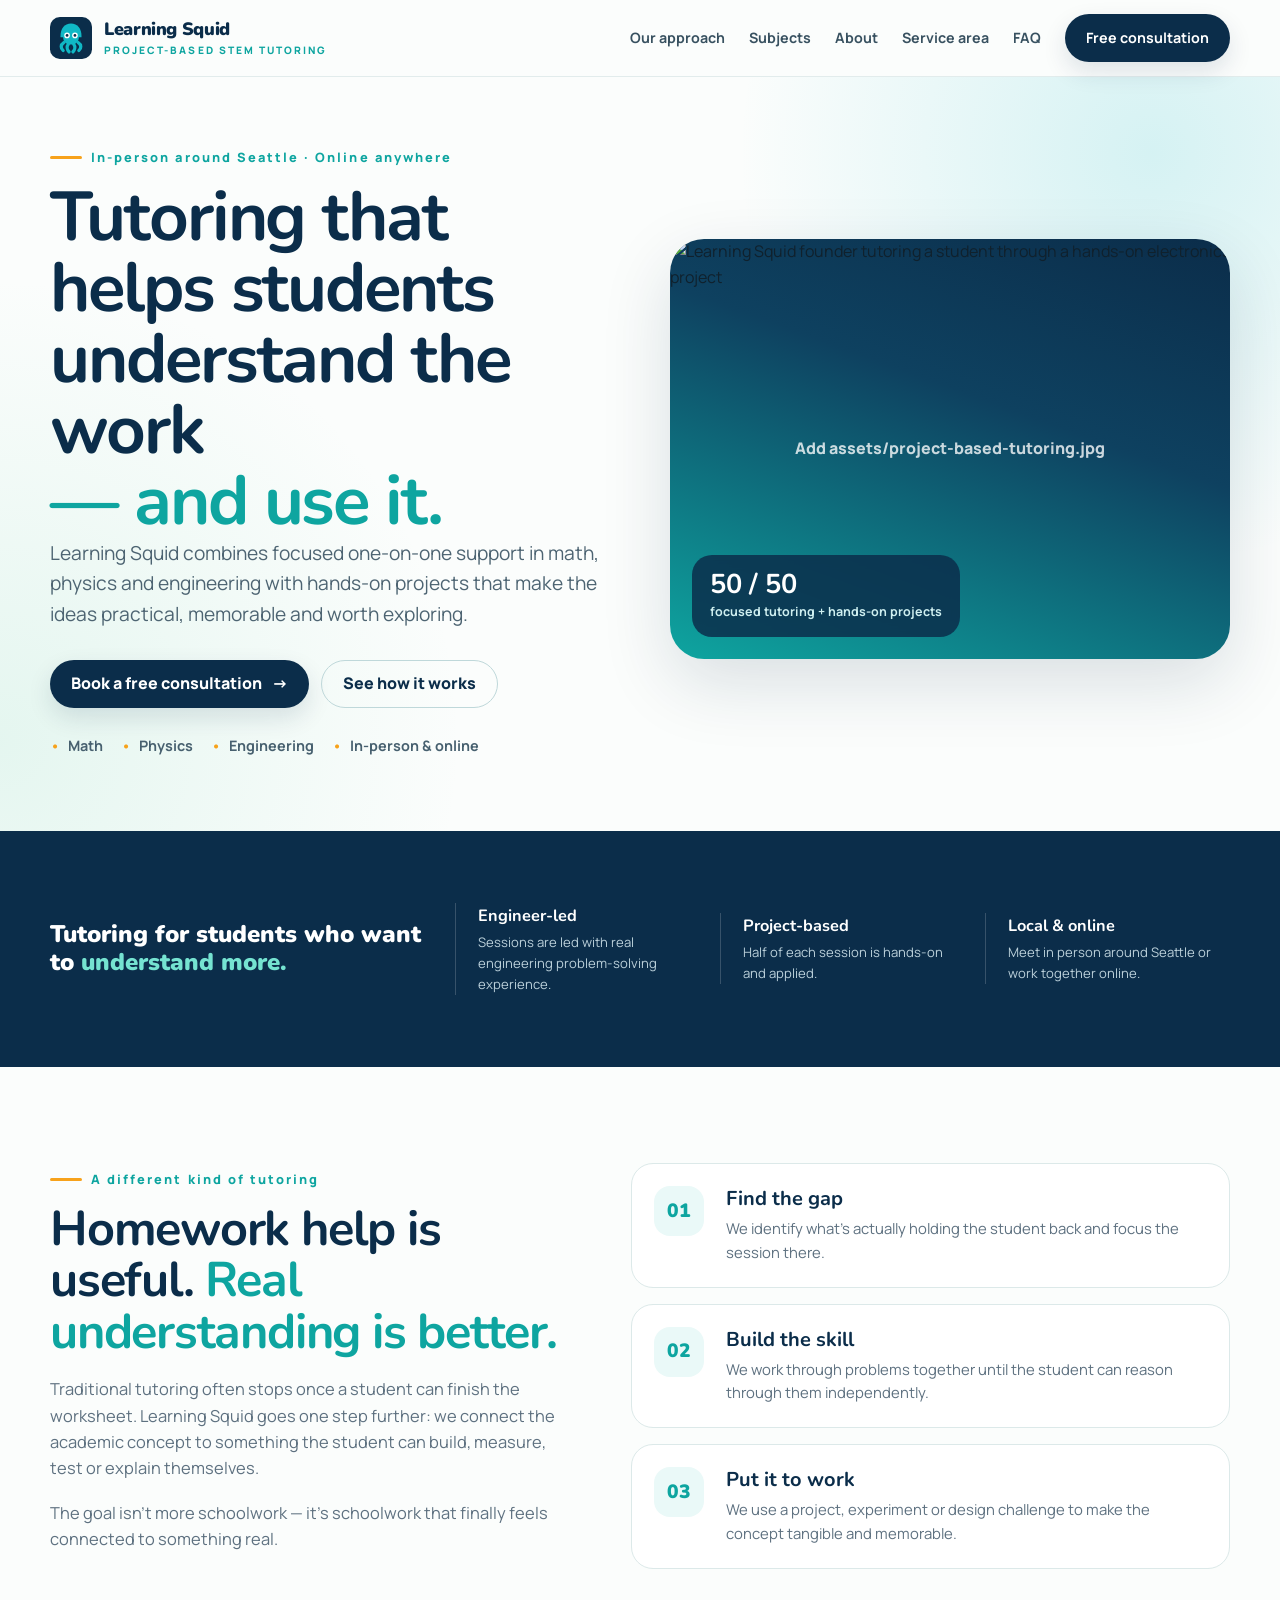
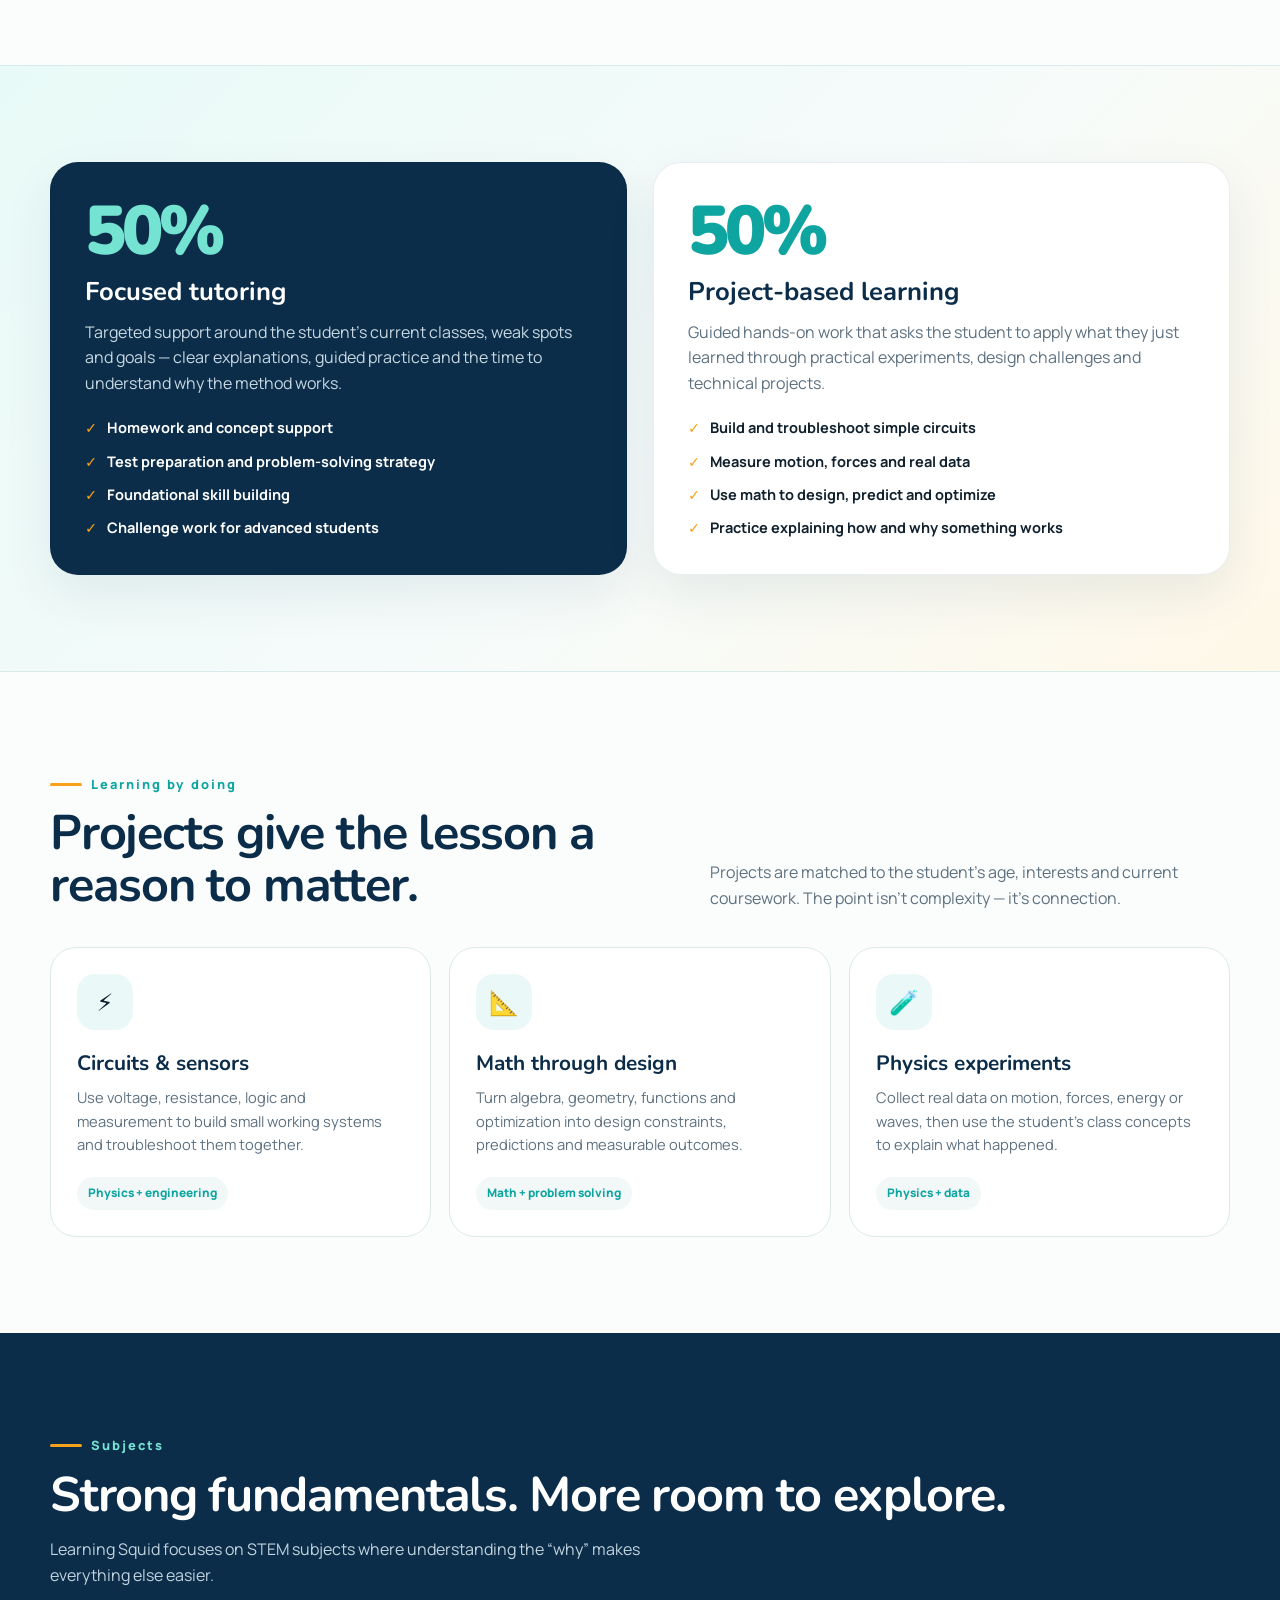
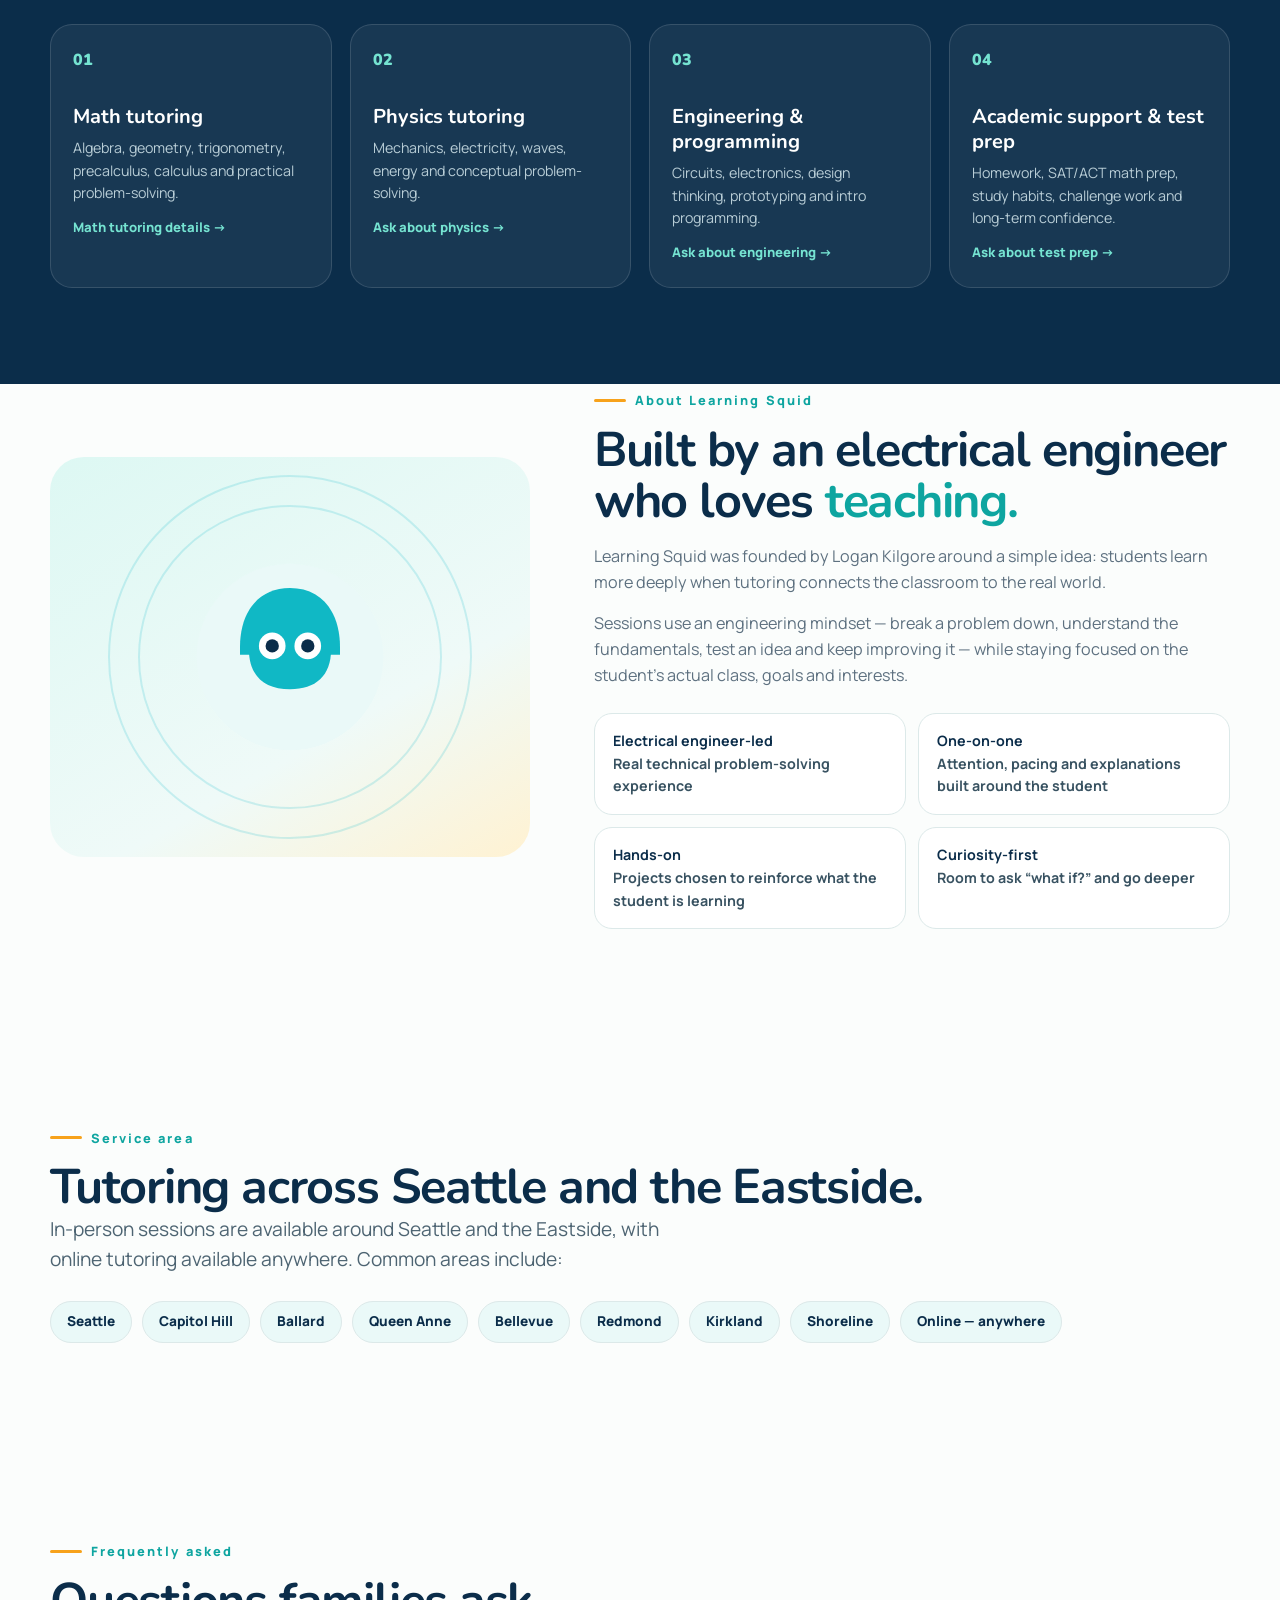
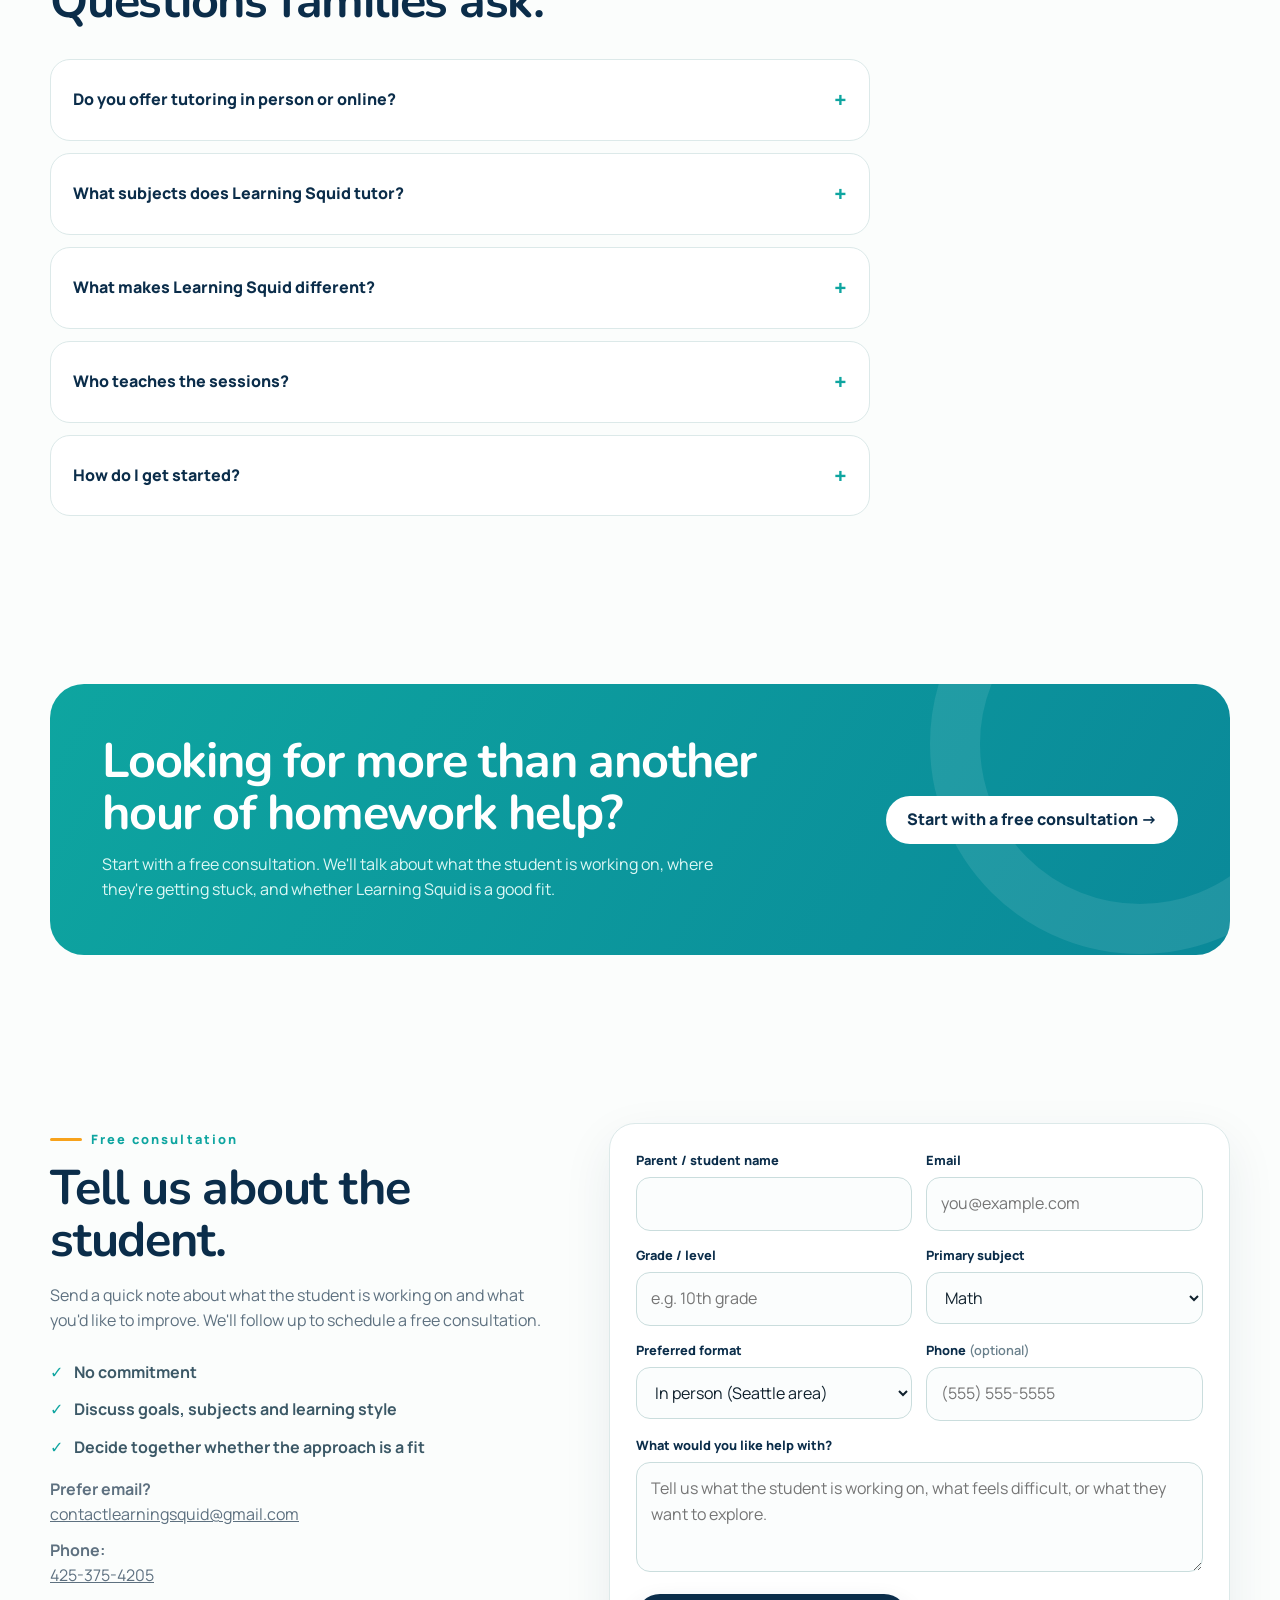
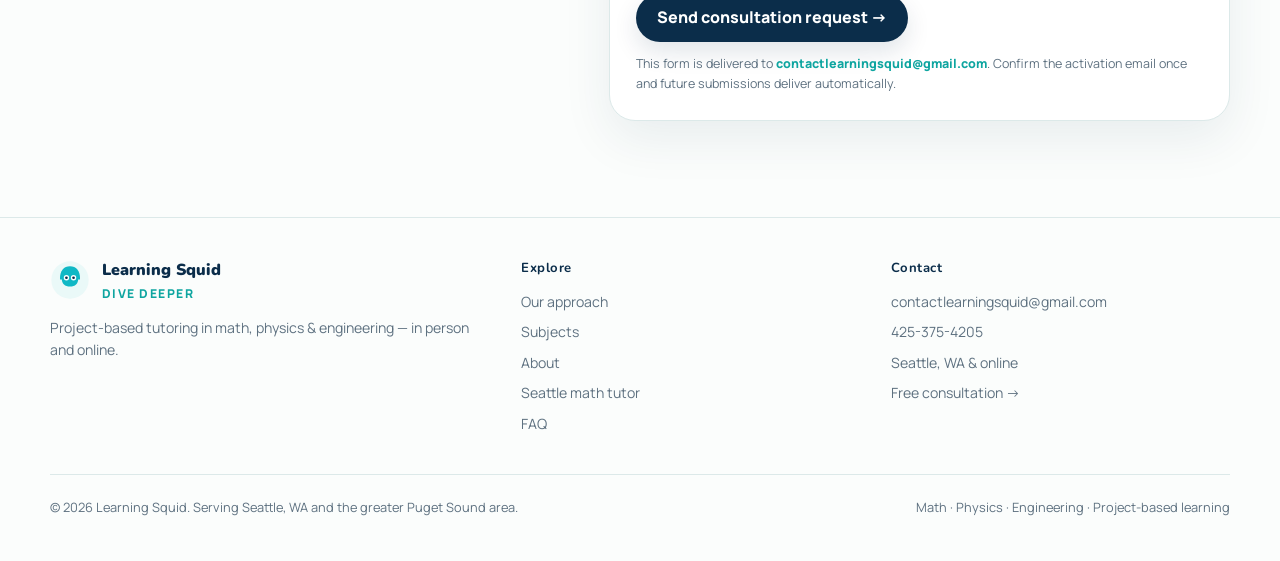
==== commit 90fde077: "Add files via upload" ====
--- a/index.html
+++ b/index.html
@@ -1,48 +1,63 @@
-<!doctype html>
+<!DOCTYPE html>
+
 <html lang="en">
 <head>
-<meta charset="utf-8">
-<meta name="viewport" content="width=device-width, initial-scale=1">
-<title>Math Tutor in Seattle, WA | Learning Squid — Project-Based STEM Tutoring</title>
-<meta name="description" content="Looking for a math tutor in Seattle, WA? Learning Squid pairs Seattle students with tutors who are practicing engineers for academic support plus hands-on math, physics &amp; engineering projects. Book a free consultation.">
-<link rel="canonical" href="https://learningsquid.com/">
-<meta name="robots" content="index, follow">
-<meta name="theme-color" content="#0B2D4A">
-
+<meta charset="utf-8"/>
+<meta content="width=device-width, initial-scale=1" name="viewport"/>
+<title>Learning Squid | Project-Based Math &amp; STEM Tutoring in Seattle</title>
+<meta content="One-on-one math, physics and engineering tutoring in Seattle and online, combining focused academic support with hands-on projects. Book a free consultation." name="description"/>
+<link href="https://learningsquid.com/" rel="canonical"/>
+<meta content="index, follow" name="robots"/>
+<meta content="#0B2D4A" name="theme-color"/>
 <!-- Open Graph / social -->
-<meta property="og:type" content="website">
-<meta property="og:site_name" content="Learning Squid">
-<meta property="og:title" content="Math Tutor in Seattle, WA | Learning Squid">
-<meta property="og:description" content="Project-based tutoring in math, physics &amp; engineering for Seattle-area students, taught by tutors with real engineering backgrounds.">
-<meta property="og:url" content="https://learningsquid.com/">
-<meta property="og:image" content="https://learningsquid.com/social-card.png">
-<meta name="twitter:card" content="summary_large_image">
-<meta name="twitter:title" content="Math Tutor in Seattle, WA | Learning Squid">
-<meta name="twitter:description" content="Project-based tutoring in math, physics &amp; engineering for Seattle-area students.">
-
-<link rel="icon" href="data:image/svg+xml,%3Csvg xmlns='http://www.w3.org/2000/svg' viewBox='0 0 64 64'%3E%3Crect width='64' height='64' rx='15' fill='%230B2D4A'/%3E%3Cpath d='M32 10c-10 0-16 8-16 19v2h32v-2c0-11-6-19-16-19Z' fill='%2310B8C5'/%3E%3Cpath d='M20 30c0 8 5 12 12 12s12-4 12-12' fill='%2310B8C5'/%3E%3Ccircle cx='26' cy='28' r='4.3' fill='%23fff'/%3E%3Ccircle cx='38' cy='28' r='4.3' fill='%23fff'/%3E%3Ccircle cx='26' cy='28' r='2.1' fill='%230B2D4A'/%3E%3Ccircle cx='38' cy='28' r='2.1' fill='%230B2D4A'/%3E%3C/svg%3E">
-<link rel="preconnect" href="https://fonts.googleapis.com">
-<link rel="preconnect" href="https://fonts.gstatic.com" crossorigin>
-<link href="https://fonts.googleapis.com/css2?family=Manrope:wght@400;500;600;700;800&amp;family=Nunito:wght@700;800;900&amp;display=swap" rel="stylesheet">
-<link rel="stylesheet" href="styles.css">
-
+<meta content="website" property="og:type"/>
+<meta content="Learning Squid" property="og:site_name"/>
+<meta content="Learning Squid | Project-Based STEM Tutoring" property="og:title"/>
+<meta content="One-on-one math, physics and engineering tutoring with a hands-on, project-based approach." property="og:description"/>
+<meta content="https://learningsquid.com/" property="og:url"/>
+<meta content="https://learningsquid.com/social-card.png" property="og:image"/>
+<meta content="summary_large_image" name="twitter:card"/>
+<meta content="Learning Squid | Project-Based STEM Tutoring" name="twitter:title"/>
+<meta content="Focused academic support plus hands-on projects in math, physics and engineering." name="twitter:description"/>
+<link href="data:image/svg+xml,%3Csvg xmlns='http://www.w3.org/2000/svg' viewBox='0 0 64 64'%3E%3Crect width='64' height='64' rx='15' fill='%230B2D4A'/%3E%3Cpath d='M32 10c-10 0-16 8-16 19v2h32v-2c0-11-6-19-16-19Z' fill='%2310B8C5'/%3E%3Cpath d='M20 30c0 8 5 12 12 12s12-4 12-12' fill='%2310B8C5'/%3E%3Ccircle cx='26' cy='28' r='4.3' fill='%23fff'/%3E%3Ccircle cx='38' cy='28' r='4.3' fill='%23fff'/%3E%3Ccircle cx='26' cy='28' r='2.1' fill='%230B2D4A'/%3E%3Ccircle cx='38' cy='28' r='2.1' fill='%230B2D4A'/%3E%3C/svg%3E" rel="icon"/>
+<link href="https://fonts.googleapis.com" rel="preconnect"/>
+<link crossorigin="" href="https://fonts.gstatic.com" rel="preconnect"/>
+<link as="image" fetchpriority="high" href="assets/project-based-tutoring.jpg" rel="preload"/><link href="https://fonts.googleapis.com/css2?family=Manrope:wght@400;500;600;700;800&amp;family=Nunito:wght@700;800;900&amp;display=swap" rel="stylesheet"/>
+<link href="styles.css" rel="stylesheet"/>
 <!-- Structured data: local business -->
-<script type="application/ld+json">
-{
+<script type="application/ld+json">{
   "@context": "https://schema.org",
-  "@type": ["LocalBusiness", "EducationalOrganization"],
+  "@type": [
+    "LocalBusiness",
+    "EducationalOrganization"
+  ],
   "name": "Learning Squid",
   "alternateName": "Learning Squid Tutoring",
   "url": "https://learningsquid.com/",
   "logo": "https://learningsquid.com/favicon.svg",
-  "description": "Learning Squid provides in-person and online tutoring in math, physics and engineering for students in Seattle, WA, combining focused academic support with hands-on, project-based learning.",
+  "description": "Learning Squid provides one-on-one tutoring in math, physics and engineering for students in the Seattle area and online, combining academic support with hands-on projects.",
   "email": "contactlearningsquid@gmail.com",
   "areaServed": [
-    {"@type": "City", "name": "Seattle"},
-    {"@type": "City", "name": "Bellevue"},
-    {"@type": "City", "name": "Redmond"},
-    {"@type": "City", "name": "Kirkland"},
-    {"@type": "AdministrativeArea", "name": "Greater Seattle Area, WA"}
+    {
+      "@type": "City",
+      "name": "Seattle"
+    },
+    {
+      "@type": "City",
+      "name": "Bellevue"
+    },
+    {
+      "@type": "City",
+      "name": "Redmond"
+    },
+    {
+      "@type": "City",
+      "name": "Kirkland"
+    },
+    {
+      "@type": "AdministrativeArea",
+      "name": "Greater Seattle Area, WA"
+    }
   ],
   "address": {
     "@type": "PostalAddress",
@@ -51,495 +66,438 @@
     "addressCountry": "US"
   },
   "priceRange": "$$",
-  "knowsAbout": ["Math tutoring", "Physics tutoring", "Engineering tutoring", "Test prep", "Project-based learning"]
-}
-</script>
-<script type="application/ld+json">
-{
+  "knowsAbout": [
+    "Math tutoring",
+    "Physics tutoring",
+    "Engineering tutoring",
+    "Test prep",
+    "Project-based learning"
+  ],
+  "telephone": "+1-425-375-4205",
+  "founder": {
+    "@type": "Person",
+    "name": "Logan Kilgore",
+    "jobTitle": "Electrical Engineer"
+  }
+}</script>
+<script type="application/ld+json">{
   "@context": "https://schema.org",
   "@type": "FAQPage",
   "mainEntity": [
     {
       "@type": "Question",
-      "name": "Do you offer math tutoring in Seattle in person or only online?",
-      "acceptedAnswer": {"@type": "Answer", "text": "Both. Most Seattle-area families choose in-person sessions, and we also tutor students online across Washington and beyond. You can request either format on the consultation form."}
+      "name": "Do you offer tutoring in person or online?",
+      "acceptedAnswer": {
+        "@type": "Answer",
+        "text": "Both. Learning Squid offers in-person tutoring around the Seattle area and online sessions for families who prefer remote learning."
+      }
     },
     {
       "@type": "Question",
       "name": "What subjects does Learning Squid tutor?",
-      "acceptedAnswer": {"@type": "Answer", "text": "We focus on math (algebra through calculus), physics, engineering and programming, plus general academic support like homework help, test prep and study skills."}
+      "acceptedAnswer": {
+        "@type": "Answer",
+        "text": "Learning Squid focuses on math from algebra through calculus, physics, engineering, introductory programming, homework support and test preparation."
+      }
     },
     {
       "@type": "Question",
-      "name": "What makes Learning Squid different from other Seattle tutors?",
-      "acceptedAnswer": {"@type": "Answer", "text": "Roughly half of every session is focused academic tutoring and half is a hands-on project that applies the concept, led by tutors who are practicing engineers rather than test-prep specialists alone."}
+      "name": "What makes Learning Squid different?",
+      "acceptedAnswer": {
+        "@type": "Answer",
+        "text": "Sessions combine focused academic tutoring with hands-on projects that help students apply the concepts they are learning instead of only memorizing procedures."
+      }
     },
     {
       "@type": "Question",
-      "name": "Who are the tutors?",
-      "acceptedAnswer": {"@type": "Answer", "text": "Learning Squid's tutors are experienced engineers who have worked at leading automation and aerospace companies, with years of tutoring experience alongside their engineering careers."}
+      "name": "Who teaches the sessions?",
+      "acceptedAnswer": {
+        "@type": "Answer",
+        "text": "Learning Squid is currently founder-led. Sessions are taught by Logan Kilgore, an electrical engineer with a background in technical problem solving and one-on-one tutoring."
+      }
     },
     {
       "@type": "Question",
       "name": "How do I get started?",
-      "acceptedAnswer": {"@type": "Answer", "text": "Fill out the free consultation form and we'll follow up to learn about the student's goals and schedule a first session."}
+      "acceptedAnswer": {
+        "@type": "Answer",
+        "text": "Fill out the free consultation form, call, or email Learning Squid to talk about the student’s goals and schedule a first session."
+      }
     }
   ]
-}
-</script>
+}</script>
 </head>
 <body>
-  <a class="skip-link" href="#main">Skip to content</a>
+<a class="skip-link" href="#main">Skip to content</a>
+<header class="site-header">
+<nav aria-label="Primary navigation" class="wrap nav">
+<a aria-label="Learning Squid home" class="brand" href="#top">
+<svg aria-hidden="true" height="42" viewbox="0 0 64 64" width="42">
+<rect fill="#0B2D4A" height="64" rx="15" width="64"></rect>
+<path d="M32 10c-10 0-16 8-16 19v2h32v-2c0-11-6-19-16-19Z" fill="#10B8C5"></path>
+<path d="M20 30c0 8 5 12 12 12s12-4 12-12" fill="#10B8C5"></path>
+<circle cx="26" cy="28" fill="#fff" r="4.3"></circle><circle cx="38" cy="28" fill="#fff" r="4.3"></circle>
+<circle cx="26" cy="28" fill="#0B2D4A" r="2.1"></circle><circle cx="38" cy="28" fill="#0B2D4A" r="2.1"></circle>
+<path d="M21 39c-5 3-5 9-1 12M28 41c-3 4-2 9 1 12M36 41c3 4 2 9-1 12M43 39c5 3 5 9 1 12" fill="none" stroke="#10B8C5" stroke-linecap="round" stroke-width="5"></path>
+</svg>
+<span class="brand-copy">
+<span class="brand-name">Learning Squid</span>
+<span class="brand-tag">PROJECT-BASED STEM TUTORING</span>
+</span>
+</a>
+<button aria-expanded="false" aria-label="Open menu" class="menu-btn" type="button">☰</button>
+<div class="nav-links" id="navLinks">
+<a href="#approach">Our approach</a>
+<a href="#subjects">Subjects</a>
+<a href="#about">About</a>
+<a href="#area">Service area</a>
+<a href="#faq">FAQ</a>
+<a class="nav-cta" href="#contact">Free consultation</a>
+</div>
+</nav>
+</header>
+<main id="top">
+<section class="hero" id="main">
+<div class="wrap hero-grid">
+<div class="hero-copy">
+<div class="eyebrow">In-person around Seattle · Online anywhere</div>
+<h1>Tutoring that helps students understand the work <span>— and use it.</span></h1>
+<p class="lede">Learning Squid combines focused one-on-one support in math, physics and engineering with hands-on projects that make the ideas practical, memorable and worth exploring.</p>
+<div class="hero-actions">
+<a class="btn" href="#contact">Book a free consultation <span aria-hidden="true">→</span></a>
+<a class="btn secondary" href="#approach">See how it works</a>
+</div>
+<div aria-label="Tutoring focus areas" class="trust-row">
+<span>Math</span>
+<span>Physics</span>
+<span>Engineering</span>
+<span>In-person &amp; online</span>
+</div>
+</div>
+<div class="hero-visual"><figure class="hero-photo-card"><img alt="Learning Squid founder tutoring a student through a hands-on electronics project" class="hero-photo" decoding="async" fetchpriority="high" height="720" onerror="this.hidden=true;this.parentElement.classList.add('photo-missing')" src="assets/project-based-tutoring.jpg" width="960"/><figcaption class="photo-badge"><strong>50 / 50</strong><span>focused tutoring + hands-on projects</span></figcaption></figure></div>
+</div>
+</section>
+<section aria-label="Why Learning Squid is different" class="difference-strip section-tight">
+<div class="wrap difference-grid">
+<div class="difference-title">Tutoring for students who want to <span>understand more.</span></div>
+<div class="mini-stat"><strong>Engineer-led</strong><span>Sessions are led with real engineering problem-solving experience.</span></div>
+<div class="mini-stat"><strong>Project-based</strong><span>Half of each session is hands-on and applied.</span></div>
+<div class="mini-stat"><strong>Local &amp; online</strong><span>Meet in person around Seattle or work together online.</span></div>
+</div>
+</section>
+<section class="section" id="approach">
+<div class="wrap intro-grid">
+<div class="section-copy">
+<div class="eyebrow">A different kind of tutoring</div>
+<h2>Homework help is useful. <span class="highlight">Real understanding is better.</span></h2>
+<p>Traditional tutoring often stops once a student can finish the worksheet. Learning Squid goes one step further: we connect the academic concept to something the student can build, measure, test or explain themselves.</p>
+<p>The goal isn't more schoolwork — it's schoolwork that finally feels connected to something real.</p>
+</div>
+<div class="steps">
+<article class="step">
+<div class="step-num">01</div>
+<div><h3>Find the gap</h3><p>We identify what's actually holding the student back and focus the session there.</p></div>
+</article>
+<article class="step">
+<div class="step-num">02</div>
+<div><h3>Build the skill</h3><p>We work through problems together until the student can reason through them independently.</p></div>
+</article>
+<article class="step">
+<div class="step-num">03</div>
+<div><h3>Put it to work</h3><p>We use a project, experiment or design challenge to make the concept tangible and memorable.</p></div>
+</article>
+</div>
+</div>
+</section>
+<section class="section fifty" id="method">
+<div class="wrap">
+<div class="fifty-grid">
+<article class="half dark">
+<div class="half-number">50%</div>
+<h3>Focused tutoring</h3>
+<p>Targeted support around the student’s current classes, weak spots and goals — clear explanations, guided practice and the time to understand why the method works.</p>
+<ul>
+<li>Homework and concept support</li>
+<li>Test preparation and problem-solving strategy</li>
+<li>Foundational skill building</li>
+<li>Challenge work for advanced students</li>
+</ul>
+</article>
+<article class="half">
+<div class="half-number">50%</div>
+<h3>Project-based learning</h3>
+<p>Guided hands-on work that asks the student to apply what they just learned through practical experiments, design challenges and technical projects.</p>
+<ul>
+<li>Build and troubleshoot simple circuits</li>
+<li>Measure motion, forces and real data</li>
+<li>Use math to design, predict and optimize</li>
+<li>Practice explaining how and why something works</li>
+</ul>
+</article>
+</div>
+</div>
+</section>
+<section class="section" id="projects">
+<div class="wrap">
+<div class="projects-head">
+<div>
+<div class="eyebrow">Learning by doing</div>
+<h2>Projects give the lesson a reason to matter.</h2>
+</div>
+<p>Projects are matched to the student's age, interests and current coursework. The point isn't complexity — it's connection.</p>
+</div>
+<div class="project-grid">
+<article class="project-card">
+<div aria-hidden="true" class="project-icon">⚡</div>
+<h3>Circuits &amp; sensors</h3>
+<p>Use voltage, resistance, logic and measurement to build small working systems and troubleshoot them together.</p>
+<span class="tag">Physics + engineering</span>
+</article>
+<article class="project-card">
+<div aria-hidden="true" class="project-icon">📐</div>
+<h3>Math through design</h3>
+<p>Turn algebra, geometry, functions and optimization into design constraints, predictions and measurable outcomes.</p>
+<span class="tag">Math + problem solving</span>
+</article>
+<article class="project-card">
+<div aria-hidden="true" class="project-icon">🧪</div>
+<h3>Physics experiments</h3>
+<p>Collect real data on motion, forces, energy or waves, then use the student's class concepts to explain what happened.</p>
+<span class="tag">Physics + data</span>
+</article>
+</div>
+</div>
+</section>
+<section class="section subjects" id="subjects">
+<div class="wrap">
+<div class="eyebrow">Subjects</div>
+<h2>Strong fundamentals. More room to explore.</h2>
+<p class="subjects-lede">Learning Squid focuses on STEM subjects where understanding the “why” makes everything else easier.</p>
+<div class="subject-grid">
+<a class="subject-card" href="math-tutor-seattle.html">
+<span class="num">01</span>
+<h3>Math tutoring</h3>
+<p>Algebra, geometry, trigonometry, precalculus, calculus and practical problem-solving.</p>
+<span class="link">Math tutoring details →</span>
+</a>
+<a class="subject-card" href="#contact">
+<span class="num">02</span>
+<h3>Physics tutoring</h3>
+<p>Mechanics, electricity, waves, energy and conceptual problem-solving.</p>
+<span class="link">Ask about physics →</span>
+</a>
+<a class="subject-card" href="#contact">
+<span class="num">03</span>
+<h3>Engineering &amp; programming</h3>
+<p>Circuits, electronics, design thinking, prototyping and intro programming.</p>
+<span class="link">Ask about engineering →</span>
+</a>
+<a class="subject-card" href="#contact">
+<span class="num">04</span>
+<h3>Academic support &amp; test prep</h3>
+<p>Homework, SAT/ACT math prep, study habits, challenge work and long-term confidence.</p>
+<span class="link">Ask about test prep →</span>
+</a>
+</div>
+</div>
+</section>
 
-  <header class="site-header">
-    <nav class="wrap nav" aria-label="Primary navigation">
-      <a class="brand" href="#top" aria-label="Learning Squid home">
-        <svg viewBox="0 0 64 64" width="42" height="42" aria-hidden="true">
-          <rect width="64" height="64" rx="15" fill="#0B2D4A"/>
-          <path d="M32 10c-10 0-16 8-16 19v2h32v-2c0-11-6-19-16-19Z" fill="#10B8C5"/>
-          <path d="M20 30c0 8 5 12 12 12s12-4 12-12" fill="#10B8C5"/>
-          <circle cx="26" cy="28" r="4.3" fill="#fff"/><circle cx="38" cy="28" r="4.3" fill="#fff"/>
-          <circle cx="26" cy="28" r="2.1" fill="#0B2D4A"/><circle cx="38" cy="28" r="2.1" fill="#0B2D4A"/>
-          <path d="M21 39c-5 3-5 9-1 12M28 41c-3 4-2 9 1 12M36 41c3 4 2 9-1 12M43 39c5 3 5 9 1 12" fill="none" stroke="#10B8C5" stroke-width="5" stroke-linecap="round"/>
-        </svg>
-        <span class="brand-copy">
-          <span class="brand-name">Learning Squid</span>
-          <span class="brand-tag">Seattle STEM Tutoring</span>
-        </span>
-      </a>
-      <button class="menu-btn" type="button" aria-label="Open menu" aria-expanded="false">☰</button>
-      <div class="nav-links" id="navLinks">
-        <a href="#approach">Our approach</a>
-        <a href="#subjects">Subjects</a>
-        <a href="#tutors">Tutors</a>
-        <a href="#area">Service area</a>
-        <a href="#faq">FAQ</a>
-        <a class="nav-cta" href="#contact">Free consultation</a>
-      </div>
-    </nav>
-  </header>
+<section class="section" id="about" style="padding-top:0;">
+<div class="wrap about-grid">
+<div aria-hidden="true" class="about-mark">
+<svg viewbox="0 0 180 180" width="200">
+<circle cx="90" cy="90" fill="#EAF9F8" r="84"></circle>
+<path d="M90 28c-28 0-45 21-45 53v7h90v-7c0-32-17-53-45-53Z" fill="#10B8C5"></path>
+<path d="M53 83c0 24 14 36 37 36s37-12 37-36" fill="#10B8C5"></path>
+<circle cx="74" cy="80" fill="#fff" r="12"></circle><circle cx="106" cy="80" fill="#fff" r="12"></circle>
+<circle cx="74" cy="80" fill="#0B2D4A" r="6"></circle><circle cx="106" cy="80" fill="#0B2D4A" r="6"></circle>
+</svg>
+</div>
+<div class="about-copy">
+<div class="eyebrow">About Learning Squid</div>
+<h2>Built by an electrical engineer who loves <span class="highlight">teaching.</span></h2>
+<p>Learning Squid was founded by Logan Kilgore around a simple idea: students learn more deeply when tutoring connects the classroom to the real world.</p>
+<p>Sessions use an engineering mindset — break a problem down, understand the fundamentals, test an idea and keep improving it — while staying focused on the student’s actual class, goals and interests.</p>
+<div class="cred-grid">
+<div class="cred"><strong>Electrical engineer-led</strong><br/>Real technical problem-solving experience</div>
+<div class="cred"><strong>One-on-one</strong><br/>Attention, pacing and explanations built around the student</div>
+<div class="cred"><strong>Hands-on</strong><br/>Projects chosen to reinforce what the student is learning</div>
+<div class="cred"><strong>Curiosity-first</strong><br/>Room to ask “what if?” and go deeper</div>
+</div>
+</div>
+</div>
+</section>
+<section class="section" id="area">
+<div class="wrap">
+<div class="eyebrow">Service area</div>
+<h2>Tutoring across Seattle and the Eastside.</h2>
+<p class="lede">In-person sessions are available around Seattle and the Eastside, with online tutoring available anywhere. Common areas include:</p>
+<div class="area-list">
+<span class="area-pill">Seattle</span>
+<span class="area-pill">Capitol Hill</span>
+<span class="area-pill">Ballard</span>
+<span class="area-pill">Queen Anne</span>
+<span class="area-pill">Bellevue</span>
+<span class="area-pill">Redmond</span>
+<span class="area-pill">Kirkland</span>
+<span class="area-pill">Shoreline</span>
+<span class="area-pill">Online — anywhere</span>
+</div>
 
-  <main id="top">
-    <section class="hero" id="main">
-      <div class="wrap hero-grid">
-        <div class="hero-copy">
-          <div class="eyebrow">Seattle, WA · In-person &amp; online</div>
-          <h1>Math tutor in Seattle, WA <span>who also teaches you to build things.</span></h1>
-          <p class="lede">Learning Squid pairs Seattle-area students with tutors who are practicing engineers. Half of every session is focused academic tutoring in math, physics or engineering — the other half is a hands-on project that makes the concept stick.</p>
-          <div class="hero-actions">
-            <a class="btn" href="#contact">Book a free consultation <span aria-hidden="true">→</span></a>
-            <a class="btn secondary" href="#approach">See how it works</a>
-          </div>
-          <div class="trust-row" aria-label="Tutoring focus areas">
-            <span>Math</span>
-            <span>Physics</span>
-            <span>Engineering</span>
-            <span>Serving Seattle &amp; the Eastside</span>
-          </div>
-        </div>
-        <div class="hero-visual">
-          <div class="ocean-panel" role="img" aria-label="Illustration of a squid diving toward math and engineering symbols, representing project-based learning">
-            <svg viewBox="0 0 220 220" aria-hidden="true">
-              <circle cx="110" cy="90" r="66" fill="rgba(255,255,255,.08)"/>
-              <path d="M110 46c-30 0-48 22-48 52v6h96v-6c0-30-18-52-48-52Z" fill="#fff" opacity=".95"/>
-              <path d="M70 100c0 22 16 34 40 34s40-12 40-34" fill="#fff" opacity=".95"/>
-              <circle cx="90" cy="96" r="8" fill="#0B2D4A"/><circle cx="130" cy="96" r="8" fill="#0B2D4A"/>
-              <path d="M62 132c-16 8-16 28-2 38M84 140c-10 12-8 28 2 38M136 140c10 12 8 28-2 38M158 132c16 8 16 28 2 38" fill="none" stroke="#fff" stroke-width="9" stroke-linecap="round" opacity=".92"/>
-              <text x="34" y="34" font-family="Nunito, sans-serif" font-weight="900" font-size="22" fill="#fff" opacity=".85">∑</text>
-              <text x="168" y="40" font-family="Nunito, sans-serif" font-weight="900" font-size="20" fill="#fff" opacity=".8">F=ma</text>
-              <text x="24" y="200" font-family="Nunito, sans-serif" font-weight="900" font-size="18" fill="#fff" opacity=".8">π</text>
-              <text x="160" y="200" font-family="Nunito, sans-serif" font-weight="900" font-size="20" fill="#fff" opacity=".85">⚙</text>
-            </svg>
-            <div class="photo-badge"><strong>50 / 50</strong><span>focused tutoring + hands-on projects</span></div>
-          </div>
-        </div>
-      </div>
-    </section>
+</div>
+</section>
 
-    <section class="difference-strip section-tight" aria-label="Why Learning Squid is different">
-      <div class="wrap difference-grid">
-        <div class="difference-title">Tutoring for Seattle students who want to <span>understand more.</span></div>
-        <div class="mini-stat"><strong>Engineer-led</strong><span>Every tutor has real engineering experience.</span></div>
-        <div class="mini-stat"><strong>Project-based</strong><span>Half of each session is hands-on and applied.</span></div>
-        <div class="mini-stat"><strong>Local &amp; online</strong><span>In-person across Seattle or from anywhere online.</span></div>
-      </div>
-    </section>
-
-    <section class="section" id="approach">
-      <div class="wrap intro-grid">
-        <div class="section-copy">
-          <div class="eyebrow">A different kind of Seattle tutor</div>
-          <h2>Homework help is useful. <span class="highlight">Real understanding is better.</span></h2>
-          <p>Most tutors in Seattle stop once a student can finish the worksheet. Learning Squid goes one step further: we connect the academic concept the student is learning in class to something they can build, measure, test or explain themselves.</p>
-          <p>The goal isn't more schoolwork — it's schoolwork that finally feels connected to something real.</p>
-        </div>
-        <div class="steps">
-          <article class="step">
-            <div class="step-num">01</div>
-            <div><h3>Find the gap</h3><p>We identify what's actually holding the student back and focus the session there.</p></div>
-          </article>
-          <article class="step">
-            <div class="step-num">02</div>
-            <div><h3>Build the skill</h3><p>We work through problems together until the student can reason through them independently.</p></div>
-          </article>
-          <article class="step">
-            <div class="step-num">03</div>
-            <div><h3>Put it to work</h3><p>We use a project, experiment or design challenge to make the concept tangible and memorable.</p></div>
-          </article>
-        </div>
-      </div>
-    </section>
-
-    <section class="section fifty" id="method">
-      <div class="wrap">
-        <div class="fifty-grid">
-          <article class="half dark">
-            <div class="half-number">50%</div>
-            <h3>Focused tutoring</h3>
-            <p>Targeted support around the student's current classes, weak spots and goals — the same academic tutoring you'd expect from any Seattle math tutor, done well.</p>
-            <ul>
-              <li>Homework and concept support</li>
-              <li>Test preparation and problem-solving strategy</li>
-              <li>Foundational skill building</li>
-              <li>Challenge work for advanced students</li>
-            </ul>
-          </article>
-          <article class="half">
-            <div class="half-number">50%</div>
-            <h3>Project-based learning</h3>
-            <p>Guided hands-on work that asks the student to apply what they just learned, led by tutors who build things for a living.</p>
-            <ul>
-              <li>Build and troubleshoot simple circuits</li>
-              <li>Measure motion, forces and real data</li>
-              <li>Use math to design, predict and optimize</li>
-              <li>Practice explaining how and why something works</li>
-            </ul>
-          </article>
-        </div>
-      </div>
-    </section>
-
-    <section class="section" id="projects">
-      <div class="wrap">
-        <div class="projects-head">
-          <div>
-            <div class="eyebrow">Learning by doing</div>
-            <h2>Projects give the lesson a reason to matter.</h2>
-          </div>
-          <p>Projects are matched to the student's age, interests and current coursework. The point isn't complexity — it's connection.</p>
-        </div>
-        <div class="project-grid">
-          <article class="project-card">
-            <div class="project-icon" aria-hidden="true">⚡</div>
-            <h3>Circuits &amp; sensors</h3>
-            <p>Use voltage, resistance, logic and measurement to build small working systems and troubleshoot them together.</p>
-            <span class="tag">Physics + engineering</span>
-          </article>
-          <article class="project-card">
-            <div class="project-icon" aria-hidden="true">📐</div>
-            <h3>Math through design</h3>
-            <p>Turn algebra, geometry, functions and optimization into design constraints, predictions and measurable outcomes.</p>
-            <span class="tag">Math + problem solving</span>
-          </article>
-          <article class="project-card">
-            <div class="project-icon" aria-hidden="true">🧪</div>
-            <h3>Physics experiments</h3>
-            <p>Collect real data on motion, forces, energy or waves, then use the student's class concepts to explain what happened.</p>
-            <span class="tag">Physics + data</span>
-          </article>
-        </div>
-      </div>
-    </section>
-
-    <section class="section subjects" id="subjects">
-      <div class="wrap">
-        <div class="eyebrow">Subjects</div>
-        <h2>Strong fundamentals. More room to explore.</h2>
-        <p class="subjects-lede">Learning Squid focuses on STEM subjects where understanding the "why" makes everything else easier — the subjects our Seattle students ask for most.</p>
-        <div class="subject-grid">
-          <a class="subject-card" href="math-tutor-seattle.html">
-            <span class="num">01</span>
-            <h3>Math tutoring</h3>
-            <p>Algebra, geometry, trigonometry, precalculus, calculus and problem-solving for Seattle students.</p>
-            <span class="link">Seattle math tutor page →</span>
-          </a>
-          <a class="subject-card" href="#contact">
-            <span class="num">02</span>
-            <h3>Physics tutoring</h3>
-            <p>Mechanics, electricity, waves, energy and conceptual problem-solving.</p>
-            <span class="link">Ask about physics →</span>
-          </a>
-          <a class="subject-card" href="#contact">
-            <span class="num">03</span>
-            <h3>Engineering &amp; programming</h3>
-            <p>Circuits, electronics, design thinking, prototyping and intro programming.</p>
-            <span class="link">Ask about engineering →</span>
-          </a>
-          <a class="subject-card" href="#contact">
-            <span class="num">04</span>
-            <h3>Academic support &amp; test prep</h3>
-            <p>Homework, SAT/ACT math prep, study habits, challenge work and long-term confidence.</p>
-            <span class="link">Ask about test prep →</span>
-          </a>
-        </div>
-      </div>
-    </section>
-
-    <section class="section" id="tutors">
-      <div class="wrap">
-        <div class="eyebrow">Meet the tutors</div>
-        <h2>Taught by engineers, not just tutors.</h2>
-        <p class="lede">Every Learning Squid tutor is an experienced engineer with a background at automation and aerospace companies, who also happens to love teaching. That means sessions come from people who use this math and physics at work every day.</p>
-        <div class="tutor-grid">
-          <article class="tutor-card">
-            <div class="tutor-avatar">LS</div>
-            <h3>Founding tutor</h3>
-            <div class="tutor-role">Automation &amp; controls engineer</div>
-            <p class="bio">Years of engineering experience in automation, plus years of one-on-one tutoring in math and physics for Seattle-area students.</p>
-          </article>
-          <article class="tutor-card">
-            <div class="tutor-avatar">AE</div>
-            <h3>Tutoring team</h3>
-            <div class="tutor-role">Aerospace engineering background</div>
-            <p class="bio">Brings real design and testing experience from aerospace work into project-based physics and engineering sessions.</p>
-          </article>
-          <article class="tutor-card">
-            <div class="tutor-avatar">MT</div>
-            <h3>Tutoring team</h3>
-            <div class="tutor-role">Math &amp; problem-solving focus</div>
-            <p class="bio">Specializes in building confidence in algebra through calculus with a patient, step-by-step approach.</p>
-          </article>
-        </div>
-        <p class="muted" style="margin-top:22px; font-size:.85rem;">Tutor bios above are placeholders — swap in real names, photos and specific companies/roles before publishing.</p>
-      </div>
-    </section>
-
-    <section class="section" id="about" style="padding-top:0;">
-      <div class="wrap about-grid">
-        <div class="about-mark" aria-hidden="true">
-          <svg viewBox="0 0 180 180" width="200">
-            <circle cx="90" cy="90" r="84" fill="#EAF9F8"/>
-            <path d="M90 28c-28 0-45 21-45 53v7h90v-7c0-32-17-53-45-53Z" fill="#10B8C5"/>
-            <path d="M53 83c0 24 14 36 37 36s37-12 37-36" fill="#10B8C5"/>
-            <circle cx="74" cy="80" r="12" fill="#fff"/><circle cx="106" cy="80" r="12" fill="#fff"/>
-            <circle cx="74" cy="80" r="6" fill="#0B2D4A"/><circle cx="106" cy="80" r="6" fill="#0B2D4A"/>
-          </svg>
-        </div>
-        <div class="about-copy">
-          <div class="eyebrow">The idea behind Learning Squid</div>
-          <h2>Curiosity goes further when students can <span class="highlight">touch the idea.</span></h2>
-          <p>Learning Squid was created around a simple belief: students learn more deeply when tutoring connects the classroom to the real world.</p>
-          <p>Sessions are led with an engineering mindset — break the problem down, understand the fundamentals, test an idea and keep improving it. That works for a Seattle student catching up, getting ahead or simply wanting to know how things really work.</p>
-          <div class="cred-grid">
-            <div class="cred"><strong>Engineer-led</strong><br>Real technical problem-solving experience</div>
-            <div class="cred"><strong>Student-focused</strong><br>One-on-one attention and pacing</div>
-            <div class="cred"><strong>Hands-on</strong><br>Projects chosen to reinforce the lesson</div>
-            <div class="cred"><strong>Curiosity-first</strong><br>Room to ask "what if?" and go deeper</div>
-          </div>
-        </div>
-      </div>
-    </section>
-
-    <section class="section" id="area">
-      <div class="wrap">
-        <div class="eyebrow">Service area</div>
-        <h2>Tutoring across Seattle and the Eastside.</h2>
-        <p class="lede">Learning Squid tutors students in person around the greater Seattle area, and online anywhere. Common neighborhoods and cities we serve include:</p>
-        <div class="area-list">
-          <span class="area-pill">Seattle</span>
-          <span class="area-pill">Capitol Hill</span>
-          <span class="area-pill">Ballard</span>
-          <span class="area-pill">Queen Anne</span>
-          <span class="area-pill">Bellevue</span>
-          <span class="area-pill">Redmond</span>
-          <span class="area-pill">Kirkland</span>
-          <span class="area-pill">Shoreline</span>
-          <span class="area-pill">Online — anywhere</span>
-        </div>
-        <p class="muted" style="margin-top:18px; font-size:.85rem;">Confirm and adjust this list to match the neighborhoods you actually serve — it's currently a placeholder.</p>
-      </div>
-    </section>
-
-    <section class="section-tight" id="reviews">
-      <div class="wrap">
-        <div class="eyebrow">What families say</div>
-        <h2>Trusted by Seattle-area students and parents.</h2>
-        <div class="testimonial-grid">
-          <article class="testimonial">
-            <div class="stars" aria-label="5 out of 5 stars">★★★★★</div>
-            <p class="quote">"Add a real parent testimonial here — specific results (grade improvement, confidence, a favorite project) work best for SEO and trust."</p>
-            <div class="who">— Placeholder, Seattle parent</div>
-          </article>
-          <article class="testimonial">
-            <div class="stars" aria-label="5 out of 5 stars">★★★★★</div>
-            <p class="quote">"Add a second testimonial — mention the subject (math, physics, engineering) and that you're in the Seattle area."</p>
-            <div class="who">— Placeholder, Bellevue parent</div>
-          </article>
-          <article class="testimonial">
-            <div class="stars" aria-label="5 out of 5 stars">★★★★★</div>
-            <p class="quote">"Add a third testimonial from a student, if possible — authentic quotes help both readers and search engines trust the page."</p>
-            <div class="who">— Placeholder, student</div>
-          </article>
-        </div>
-      </div>
-    </section>
-
-    <section class="section" id="faq">
-      <div class="wrap">
-        <div class="eyebrow">Frequently asked</div>
-        <h2>Questions Seattle parents ask us.</h2>
-        <div class="faq-list">
-          <details class="faq-item">
-            <summary>Do you offer math tutoring in Seattle in person or only online?</summary>
-            <p>Both. Most Seattle-area families choose in-person sessions, and we also tutor students online across Washington and beyond. You can request either format on the consultation form.</p>
-          </details>
-          <details class="faq-item">
-            <summary>What subjects does Learning Squid tutor?</summary>
-            <p>We focus on math (algebra through calculus), physics, engineering and programming, plus general academic support like homework help, test prep and study skills.</p>
-          </details>
-          <details class="faq-item">
-            <summary>What makes Learning Squid different from other Seattle tutors?</summary>
-            <p>Roughly half of every session is focused academic tutoring and half is a hands-on project that applies the concept, led by tutors who are practicing engineers rather than test-prep specialists alone.</p>
-          </details>
-          <details class="faq-item">
-            <summary>Who are the tutors?</summary>
-            <p>Learning Squid's tutors are experienced engineers who have worked at leading automation and aerospace companies, with years of tutoring experience alongside their engineering careers.</p>
-          </details>
-          <details class="faq-item">
-            <summary>How do I get started?</summary>
-            <p>Fill out the free consultation form below and we'll follow up to learn about the student's goals and schedule a first session.</p>
-          </details>
-        </div>
-      </div>
-    </section>
-
-    <section class="section-tight">
-      <div class="wrap">
-        <div class="cta-shell">
-          <div class="cta-grid">
-            <div>
-              <h2>Looking for more than another hour of homework help?</h2>
-              <p>Start with a free consultation. We'll talk about what the student is working on, where they're getting stuck, and whether Learning Squid is a good fit.</p>
-            </div>
-            <a class="btn" href="#contact">Start with a free consultation →</a>
-          </div>
-        </div>
-      </div>
-    </section>
-
-    <section class="section" id="contact">
-      <div class="wrap contact-grid">
-        <div class="contact-copy">
-          <div class="eyebrow">Free consultation</div>
-          <h2>Tell us about the student.</h2>
-          <p>Send a quick note about what the student is working on and what you'd like to improve. We'll follow up to schedule a free consultation.</p>
-          <div class="contact-points">
-            <div class="contact-point">No commitment</div>
-            <div class="contact-point">Discuss goals, subjects and learning style</div>
-            <div class="contact-point">Decide together whether the approach is a fit</div>
-          </div>
-          <p><strong>Prefer email?</strong><br><a href="mailto:contactlearningsquid@gmail.com">contactlearningsquid@gmail.com</a></p>
-          <p style="margin-top:10px;"><strong>Phone:</strong> add a phone number here for local SEO and easy calls.</p>
-        </div>
-
-        <form class="form-card" id="consultationForm" action="https://formsubmit.co/contactlearningsquid@gmail.com" method="POST">
-          <div class="success-banner" id="formSuccess" hidden>Thanks — your consultation request was sent. We'll be in touch soon.</div>
-          <input type="hidden" name="_subject" value="New Learning Squid consultation request">
-          <input type="hidden" name="_template" value="table">
-          <input type="hidden" name="_next" value="https://learningsquid.com/?submitted=1#contact">
-          <input type="hidden" name="_url" value="https://learningsquid.com/">
-          <input class="honeypot" type="text" name="_honey" tabindex="-1" autocomplete="off" aria-hidden="true">
-          <div class="form-row">
-            <div class="field">
-              <label for="name">Parent / student name</label>
-              <input id="name" name="name" autocomplete="name" required>
-            </div>
-            <div class="field">
-              <label for="email">Email</label>
-              <input id="email" name="email" type="email" autocomplete="email" placeholder="you@example.com" required>
-            </div>
-          </div>
-          <div class="form-row">
-            <div class="field">
-              <label for="grade">Grade / level</label>
-              <input id="grade" name="grade" placeholder="e.g. 10th grade">
-            </div>
-            <div class="field">
-              <label for="subject">Primary subject</label>
-              <select id="subject" name="subject">
-                <option>Math</option>
-                <option>Physics</option>
-                <option>Engineering</option>
-                <option>General STEM support</option>
-                <option>Not sure yet</option>
-              </select>
-            </div>
-          </div>
-          <div class="form-row">
-            <div class="field">
-              <label for="format">Preferred format</label>
-              <select id="format" name="format">
-                <option>In person (Seattle area)</option>
-                <option>Online</option>
-                <option>Either</option>
-              </select>
-            </div>
-            <div class="field">
-              <label for="phone">Phone <span style="font-weight:600;color:#6A808C">(optional)</span></label>
-              <input id="phone" name="phone" type="tel" autocomplete="tel" placeholder="(555) 555-5555">
-            </div>
-          </div>
-          <div class="field">
-            <label for="message">What would you like help with?</label>
-            <textarea id="message" name="message" placeholder="Tell us what the student is working on, what feels difficult, or what they want to explore." required></textarea>
-          </div>
-          <button class="btn" type="submit">Send consultation request →</button>
-          <p class="form-note">This form is delivered to <a href="mailto:contactlearningsquid@gmail.com">contactlearningsquid@gmail.com</a>. Confirm the activation email once and future submissions deliver automatically.</p>
-        </form>
-      </div>
-    </section>
-  </main>
-
-  <footer>
-    <div class="wrap footer-grid">
-      <div class="footer-col">
-        <div class="footer-brand">
-          <svg viewBox="0 0 180 180" width="40" height="40" aria-hidden="true">
-            <circle cx="90" cy="90" r="84" fill="#EAF9F8"/>
-            <path d="M90 28c-28 0-45 21-45 53v7h90v-7c0-32-17-53-45-53Z" fill="#10B8C5"/>
-            <path d="M53 83c0 24 14 36 37 36s37-12 37-36" fill="#10B8C5"/>
-            <circle cx="74" cy="80" r="12" fill="#fff"/><circle cx="106" cy="80" r="12" fill="#fff"/>
-            <circle cx="74" cy="80" r="6" fill="#0B2D4A"/><circle cx="106" cy="80" r="6" fill="#0B2D4A"/>
-          </svg>
-          <div>
-            <div class="footer-title">Learning Squid</div>
-            <div class="footer-tag">DIVE DEEPER</div>
-          </div>
-        </div>
-        <p style="margin-top:14px;">Project-based tutoring in math, physics &amp; engineering for Seattle-area students.</p>
-      </div>
-      <div class="footer-col">
-        <h4>Explore</h4>
-        <a href="#approach">Our approach</a>
-        <a href="#subjects">Subjects</a>
-        <a href="#tutors">Tutors</a>
-        <a href="math-tutor-seattle.html">Seattle math tutor</a>
-        <a href="#faq">FAQ</a>
-      </div>
-      <div class="footer-col">
-        <h4>Contact</h4>
-        <a href="mailto:contactlearningsquid@gmail.com">contactlearningsquid@gmail.com</a>
-        <p>Seattle, WA &amp; online</p>
-        <a href="#contact">Free consultation →</a>
-      </div>
-    </div>
-    <div class="wrap footer-bottom">
-      <span>© <span id="year"></span> Learning Squid. Serving Seattle, WA and the greater Puget Sound area.</span>
-      <span>Math tutor · Physics tutor · Engineering tutor · Seattle, WA</span>
-    </div>
-  </footer>
-
-  <script>
+<section class="section" id="faq">
+<div class="wrap">
+<div class="eyebrow">Frequently asked</div>
+<h2>Questions families ask.</h2>
+<div class="faq-list">
+<details class="faq-item">
+<summary>Do you offer tutoring in person or online?</summary>
+<p>Both. Learning Squid offers in-person tutoring around the Seattle area and online sessions for families who prefer remote learning.</p>
+</details>
+<details class="faq-item">
+<summary>What subjects does Learning Squid tutor?</summary>
+<p>We focus on math (algebra through calculus), physics, engineering and introductory programming, plus homework support, test preparation and study skills.</p>
+</details>
+<details class="faq-item">
+<summary>What makes Learning Squid different?</summary>
+<p>Sessions combine focused academic tutoring with hands-on projects that help students apply the concepts they are learning instead of only memorizing procedures.</p>
+</details>
+<details class="faq-item">
+<summary>Who teaches the sessions?</summary>
+<p>Learning Squid is currently founder-led. Sessions are taught by Logan Kilgore, an electrical engineer with a background in technical problem solving and one-on-one tutoring.</p>
+</details>
+<details class="faq-item">
+<summary>How do I get started?</summary>
+<p>Fill out the free consultation form below, call, or email us to talk about the student’s goals and schedule a first session.</p>
+</details>
+</div>
+</div>
+</section>
+<section class="section-tight">
+<div class="wrap">
+<div class="cta-shell">
+<div class="cta-grid">
+<div>
+<h2>Looking for more than another hour of homework help?</h2>
+<p>Start with a free consultation. We'll talk about what the student is working on, where they're getting stuck, and whether Learning Squid is a good fit.</p>
+</div>
+<a class="btn" href="#contact">Start with a free consultation →</a>
+</div>
+</div>
+</div>
+</section>
+<section class="section" id="contact">
+<div class="wrap contact-grid">
+<div class="contact-copy">
+<div class="eyebrow">Free consultation</div>
+<h2>Tell us about the student.</h2>
+<p>Send a quick note about what the student is working on and what you'd like to improve. We'll follow up to schedule a free consultation.</p>
+<div class="contact-points">
+<div class="contact-point">No commitment</div>
+<div class="contact-point">Discuss goals, subjects and learning style</div>
+<div class="contact-point">Decide together whether the approach is a fit</div>
+</div>
+<p><strong>Prefer email?</strong><br/><a href="mailto:contactlearningsquid@gmail.com">contactlearningsquid@gmail.com</a></p>
+<p style="margin-top:10px;"><strong>Phone:</strong><br/><a href="tel:+14253754205">425-375-4205</a></p>
+</div>
+<form action="https://formsubmit.co/contactlearningsquid@gmail.com" class="form-card" id="consultationForm" method="POST">
+<div class="success-banner" hidden="" id="formSuccess">Thanks — your consultation request was sent. We'll be in touch soon.</div>
+<input name="_subject" type="hidden" value="New Learning Squid consultation request"/>
+<input name="_template" type="hidden" value="table"/>
+<input name="_next" type="hidden" value="https://learningsquid.com/?submitted=1#contact"/>
+<input name="_url" type="hidden" value="https://learningsquid.com/"/>
+<input aria-hidden="true" autocomplete="off" class="honeypot" name="_honey" tabindex="-1" type="text"/>
+<div class="form-row">
+<div class="field">
+<label for="name">Parent / student name</label>
+<input autocomplete="name" id="name" name="name" required=""/>
+</div>
+<div class="field">
+<label for="email">Email</label>
+<input autocomplete="email" id="email" name="email" placeholder="you@example.com" required="" type="email"/>
+</div>
+</div>
+<div class="form-row">
+<div class="field">
+<label for="grade">Grade / level</label>
+<input id="grade" name="grade" placeholder="e.g. 10th grade"/>
+</div>
+<div class="field">
+<label for="subject">Primary subject</label>
+<select id="subject" name="subject">
+<option>Math</option>
+<option>Physics</option>
+<option>Engineering</option>
+<option>General STEM support</option>
+<option>Not sure yet</option>
+</select>
+</div>
+</div>
+<div class="form-row">
+<div class="field">
+<label for="format">Preferred format</label>
+<select id="format" name="format">
+<option>In person (Seattle area)</option>
+<option>Online</option>
+<option>Either</option>
+</select>
+</div>
+<div class="field">
+<label for="phone">Phone <span style="font-weight:600;color:#6A808C">(optional)</span></label>
+<input autocomplete="tel" id="phone" name="phone" placeholder="(555) 555-5555" type="tel"/>
+</div>
+</div>
+<div class="field">
+<label for="message">What would you like help with?</label>
+<textarea id="message" name="message" placeholder="Tell us what the student is working on, what feels difficult, or what they want to explore." required=""></textarea>
+</div>
+<button class="btn" type="submit">Send consultation request →</button>
+<p class="form-note">This form is delivered to <a href="mailto:contactlearningsquid@gmail.com">contactlearningsquid@gmail.com</a>. Confirm the activation email once and future submissions deliver automatically.</p>
+</form>
+</div>
+</section>
+</main>
+<footer>
+<div class="wrap footer-grid">
+<div class="footer-col">
+<div class="footer-brand">
+<svg aria-hidden="true" height="40" viewbox="0 0 180 180" width="40">
+<circle cx="90" cy="90" fill="#EAF9F8" r="84"></circle>
+<path d="M90 28c-28 0-45 21-45 53v7h90v-7c0-32-17-53-45-53Z" fill="#10B8C5"></path>
+<path d="M53 83c0 24 14 36 37 36s37-12 37-36" fill="#10B8C5"></path>
+<circle cx="74" cy="80" fill="#fff" r="12"></circle><circle cx="106" cy="80" fill="#fff" r="12"></circle>
+<circle cx="74" cy="80" fill="#0B2D4A" r="6"></circle><circle cx="106" cy="80" fill="#0B2D4A" r="6"></circle>
+</svg>
+<div>
+<div class="footer-title">Learning Squid</div>
+<div class="footer-tag">DIVE DEEPER</div>
+</div>
+</div>
+<p style="margin-top:14px;">Project-based tutoring in math, physics &amp; engineering — in person and online.</p>
+</div>
+<div class="footer-col">
+<h4>Explore</h4>
+<a href="#approach">Our approach</a>
+<a href="#subjects">Subjects</a>
+<a href="#about">About</a>
+<a href="math-tutor-seattle.html">Seattle math tutor</a>
+<a href="#faq">FAQ</a>
+</div>
+<div class="footer-col">
+<h4>Contact</h4>
+<a href="mailto:contactlearningsquid@gmail.com">contactlearningsquid@gmail.com</a><a href="tel:+14253754205">425-375-4205</a>
+<p>Seattle, WA &amp; online</p>
+<a href="#contact">Free consultation →</a>
+</div>
+</div>
+<div class="wrap footer-bottom">
+<span>© <span id="year"></span> Learning Squid. Serving Seattle, WA and the greater Puget Sound area.</span>
+<span>Math · Physics · Engineering · Project-based learning</span>
+</div>
+</footer>
+<script>
     document.getElementById("year").textContent = new Date().getFullYear();
     const menuButton = document.querySelector(".menu-btn");
     const navLinks = document.getElementById("navLinks");
--- a/styles.css
+++ b/styles.css
@@ -95,16 +95,22 @@
 .trust-row { display: flex; flex-wrap: wrap; gap: 12px 18px; margin-top: 26px; color: #47606F; font-size: .9rem; font-weight: 700; }
 .trust-row span::before { content: "•"; color: var(--gold); margin-right: 8px; }
 
-/* Ocean illustration (replaces heavy photo for speed) */
-.ocean-panel { position: relative; border-radius: 34px; overflow: hidden; box-shadow: var(--shadow);
-  background: linear-gradient(200deg, #0B2D4A 0%, #0E4160 35%, #0EA5A0 78%, #7ED6B7 130%);
-  min-height: 420px; display: flex; align-items: center; justify-content: center; }
-.ocean-panel svg { width: 62%; opacity: .95; }
-.ocean-panel::before, .ocean-panel::after { content: ""; position: absolute; border-radius: 999px; background: rgba(255,255,255,.07); }
-.ocean-panel::before { width: 220px; height: 220px; top: -60px; right: -60px; }
-.ocean-panel::after { width: 160px; height: 160px; bottom: -50px; left: -40px; }
+/* Hero tutoring photo — fixed aspect ratio prevents layout shift.
+   Keep assets/project-based-tutoring.jpg compressed to roughly 1200–1600 px wide. */
+.hero-photo-card {
+  position: relative; margin: 0; min-height: 420px; border-radius: 34px; overflow: hidden;
+  background: linear-gradient(200deg, #0B2D4A 0%, #0E4160 40%, #0EA5A0 100%);
+  box-shadow: var(--shadow);
+}
+.hero-photo {
+  width: 100%; height: 100%; min-height: 420px; aspect-ratio: 4 / 3; object-fit: cover; object-position: center;
+}
+.hero-photo-card.photo-missing::before {
+  content: "Add assets/project-based-tutoring.jpg"; position: absolute; inset: 0; display: grid; place-items: center;
+  padding: 40px; text-align: center; color: rgba(255,255,255,.78); font-weight: 800;
+}
 .photo-badge { position: absolute; left: 22px; bottom: 22px; padding: 16px 18px; border-radius: 20px;
-  background: rgba(11,45,74,.82); color: #fff; backdrop-filter: blur(6px); }
+  background: rgba(11,45,74,.84); color: #fff; backdrop-filter: blur(6px); }
 .photo-badge strong { display: block; font-family: "Nunito", sans-serif; font-size: 1.7rem; line-height: 1; }
 .photo-badge span { display: block; margin-top: 6px; color: #CFEFF0; font-size: .78rem; font-weight: 700; line-height: 1.35; }
 
@@ -162,13 +168,6 @@
 .subject-card p { margin-top: 8px; color: #B8CDD6; font-size: .89rem; }
 .subject-card .link { margin-top: 12px; display: inline-block; font-size: .82rem; font-weight: 800; color: #75E3D1; }
 
-/* Tutors */
-.tutor-grid { display: grid; grid-template-columns: repeat(3, 1fr); gap: 20px; margin-top: 36px; }
-.tutor-card { padding: 26px; border-radius: 26px; background: #fff; border: 1px solid var(--line); }
-.tutor-avatar { width: 58px; height: 58px; border-radius: 16px; background: linear-gradient(135deg, var(--turquoise), var(--navy)); display: grid; place-items: center; color: #fff; font-family: "Nunito", sans-serif; font-weight: 900; font-size: 1.15rem; }
-.tutor-card h3 { margin-top: 18px; }
-.tutor-role { margin-top: 4px; color: var(--teal); font-weight: 800; font-size: .84rem; }
-.tutor-card p.bio { margin-top: 12px; color: var(--muted); font-size: .92rem; }
 
 /* About */
 .about-grid { display: grid; grid-template-columns: .86fr 1.14fr; gap: 64px; align-items: center; }
@@ -186,12 +185,6 @@
 .area-list { display: flex; flex-wrap: wrap; gap: 10px; margin-top: 26px; }
 .area-pill { padding: 9px 16px; border-radius: 999px; background: var(--mist); color: var(--navy); font-weight: 800; font-size: .85rem; border: 1px solid var(--line); }
 
-/* Testimonials */
-.testimonial-grid { display: grid; grid-template-columns: repeat(3, 1fr); gap: 20px; margin-top: 36px; }
-.testimonial { padding: 26px; border-radius: 26px; background: #fff; border: 1px solid var(--line); }
-.testimonial .stars { color: var(--gold); font-size: .95rem; letter-spacing: 2px; }
-.testimonial p.quote { margin-top: 14px; color: #33505E; font-size: .96rem; }
-.testimonial .who { margin-top: 16px; font-weight: 800; color: var(--navy); font-size: .88rem; }
 
 /* FAQ */
 .faq-list { margin-top: 32px; display: grid; gap: 12px; max-width: 820px; }
@@ -246,11 +239,12 @@
   .mini-stat:nth-child(2) { border-left: 0; padding-left: 0; }
   .fifty-grid, .cta-grid { grid-template-columns: 1fr; }
   .cta-grid .btn { justify-self: start; }
-  .project-grid, .subject-grid, .tutor-grid, .testimonial-grid { grid-template-columns: 1fr 1fr; }
+  .project-grid, .subject-grid { grid-template-columns: 1fr 1fr; }
   .footer-grid { grid-template-columns: 1fr 1fr; }
 }
 @media (max-width: 760px) {
   .section { padding: 72px 0; }
+  .hero-photo-card, .hero-photo { min-height: 320px; }
   .wrap { width: min(100% - 28px, var(--max)); }
   .nav { min-height: 68px; }
   .menu-btn { display: block; }
@@ -262,7 +256,7 @@
   .mini-stat { border-left: 0; padding-left: 0; }
   .projects-head { display: block; }
   .projects-head p { margin-top: 16px; }
-  .project-grid, .subject-grid, .cred-grid, .form-row, .tutor-grid, .testimonial-grid, .footer-grid { grid-template-columns: 1fr; }
+  .project-grid, .subject-grid, .cred-grid, .form-row, .footer-grid { grid-template-columns: 1fr; }
   .half, .cta-shell { padding: 26px; }
   .cta-shell { border-radius: 26px; }
   .footer-bottom { flex-direction: column; }
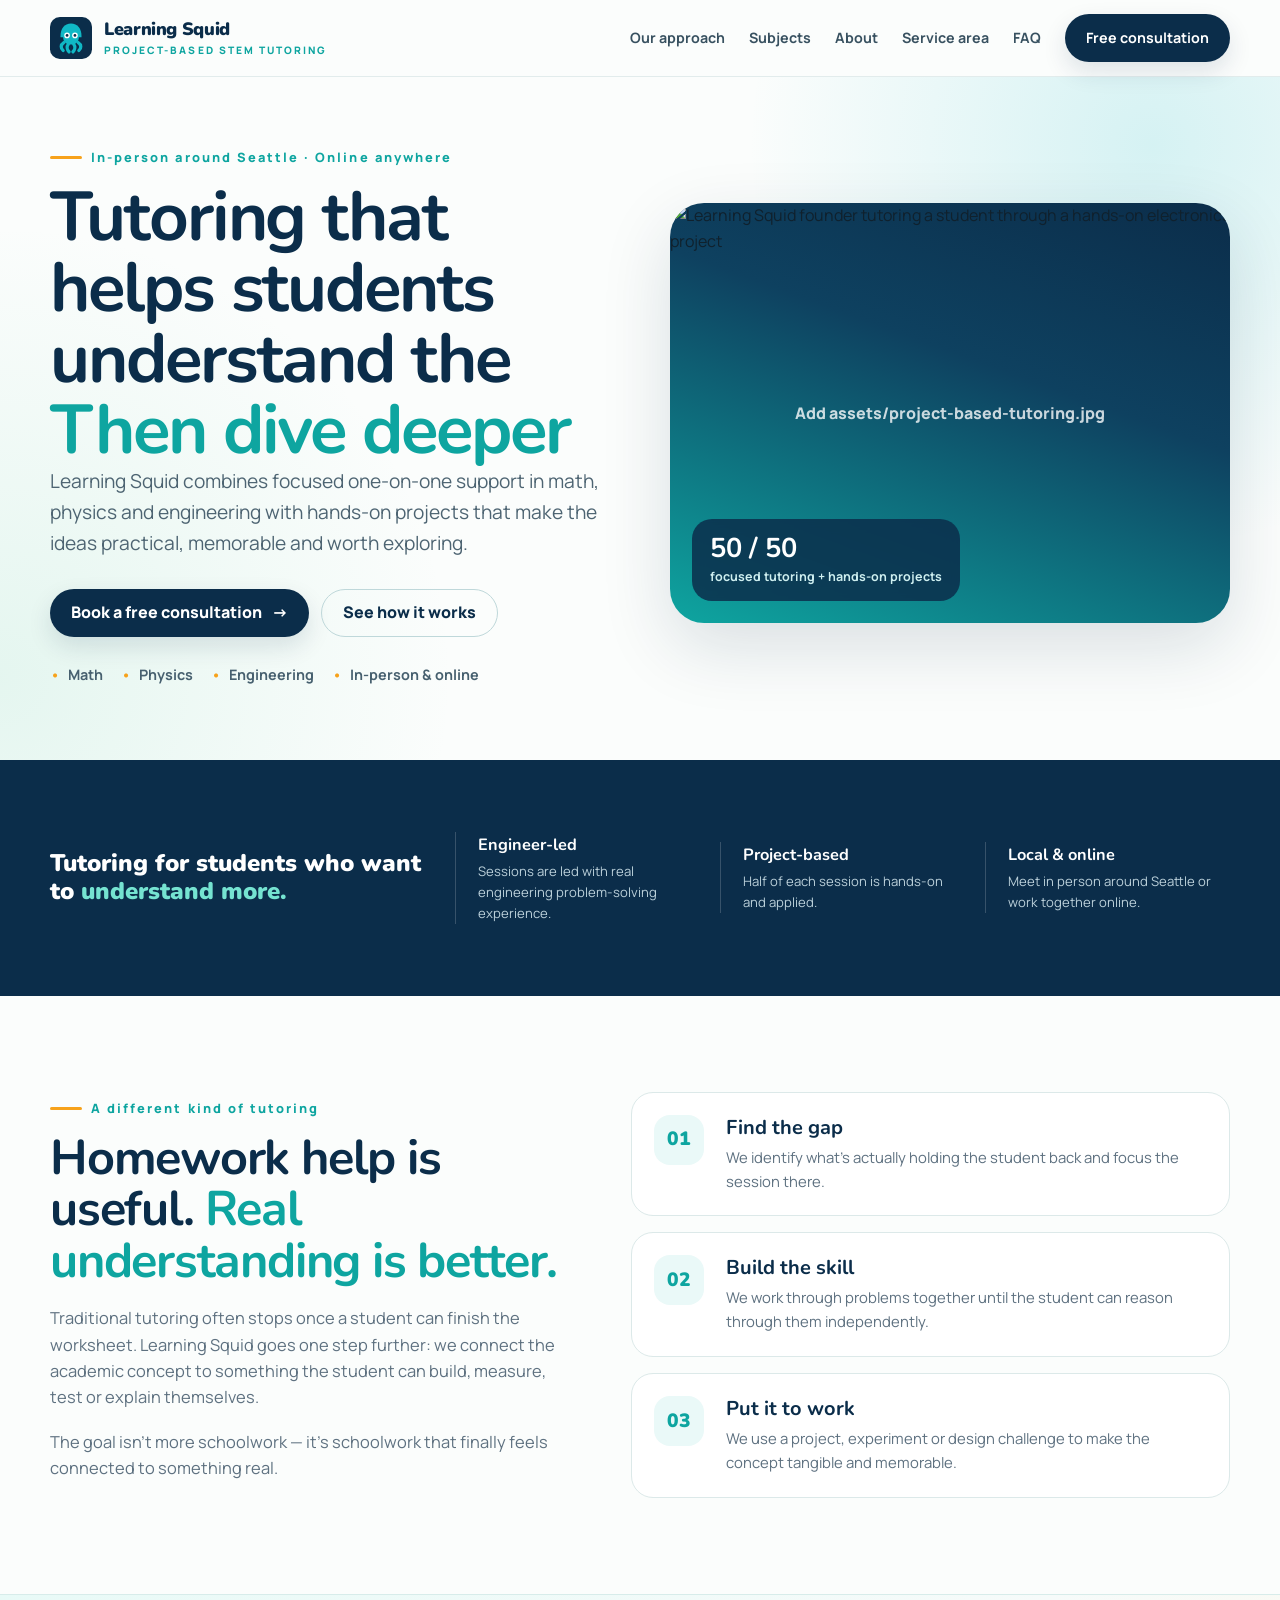
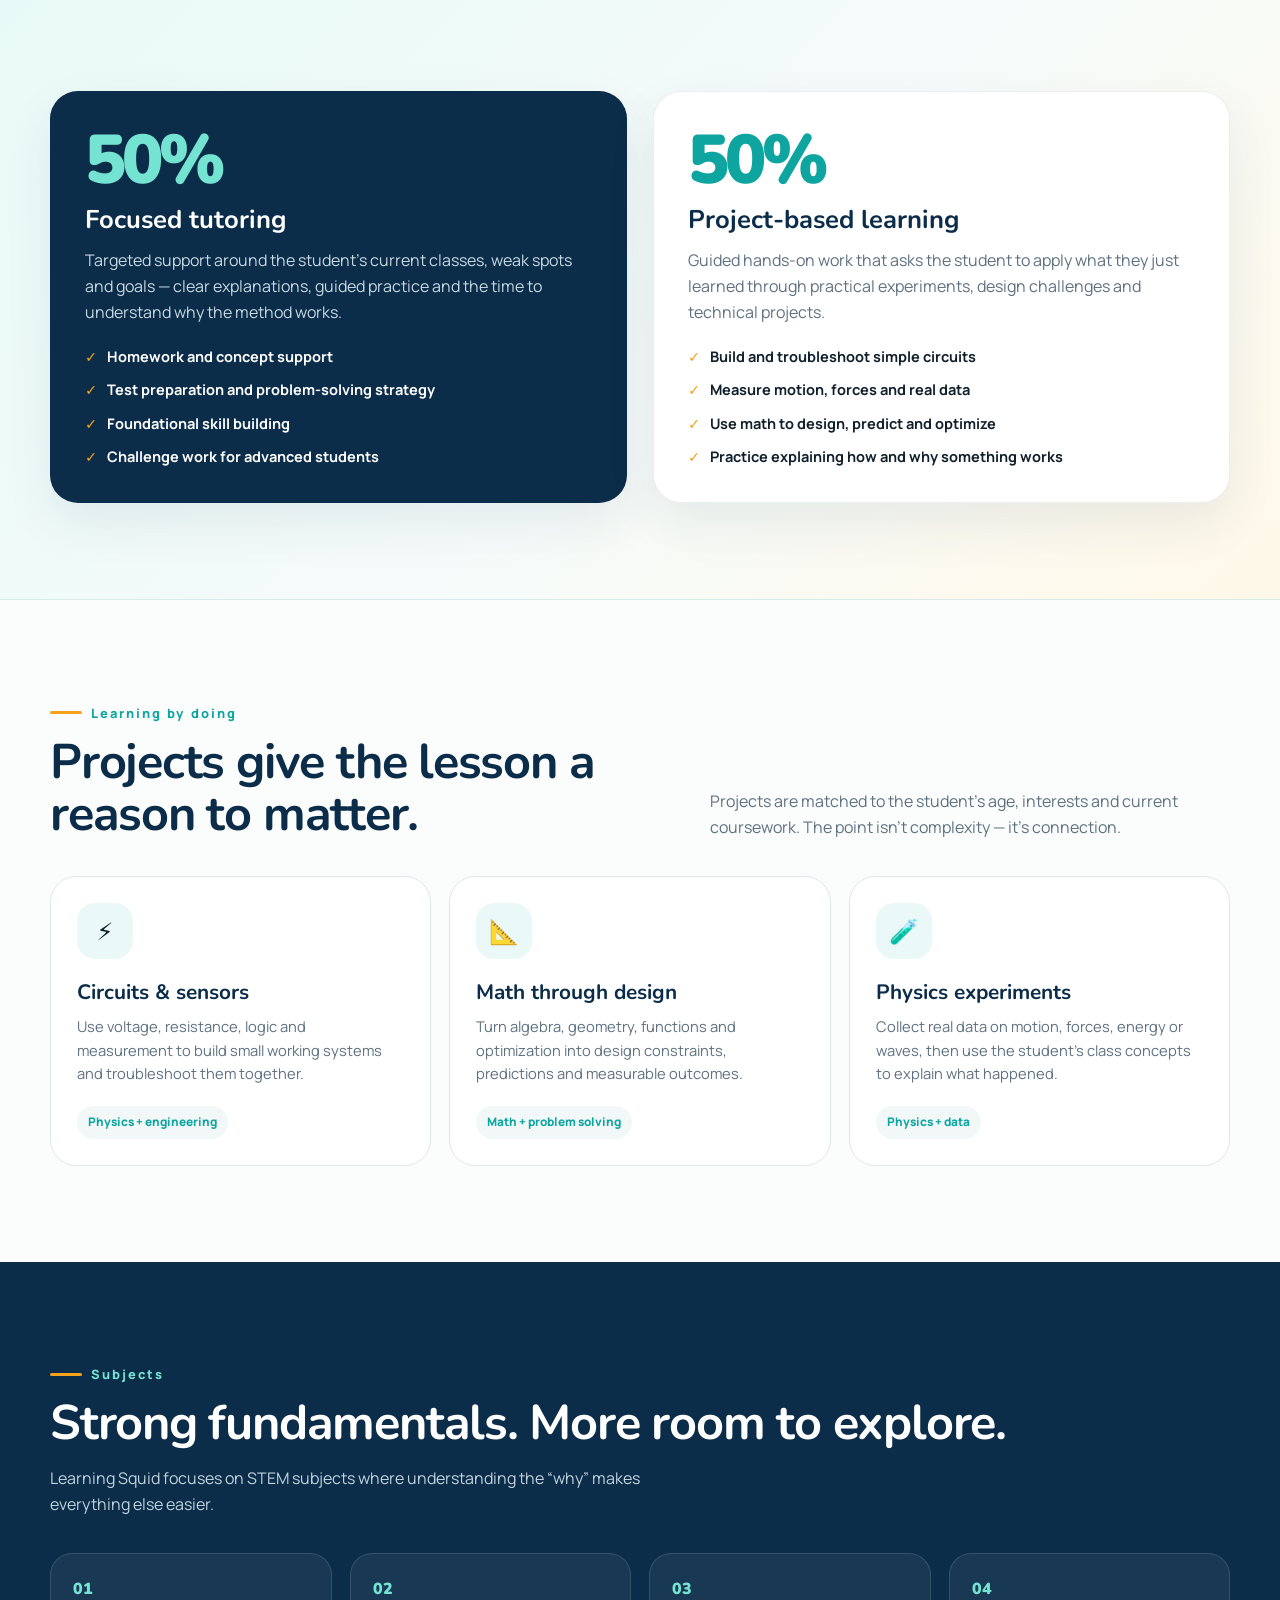
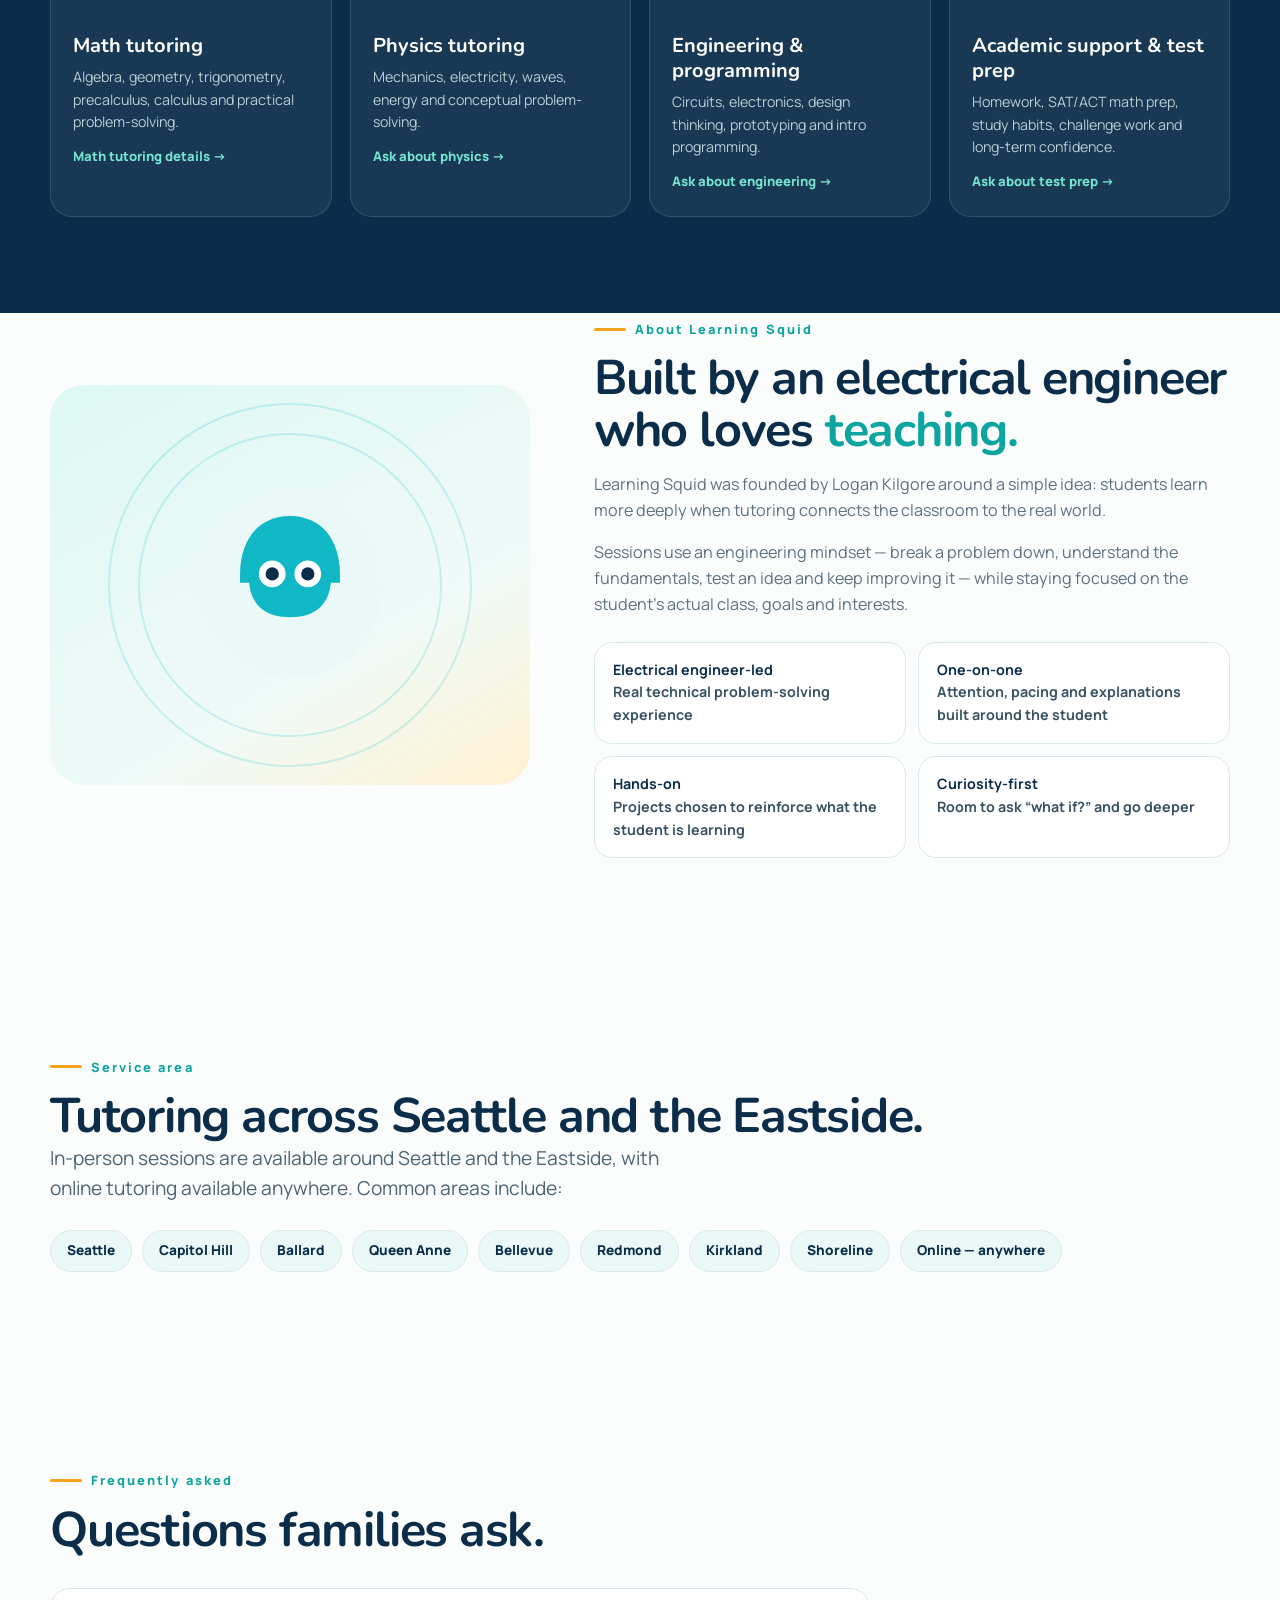
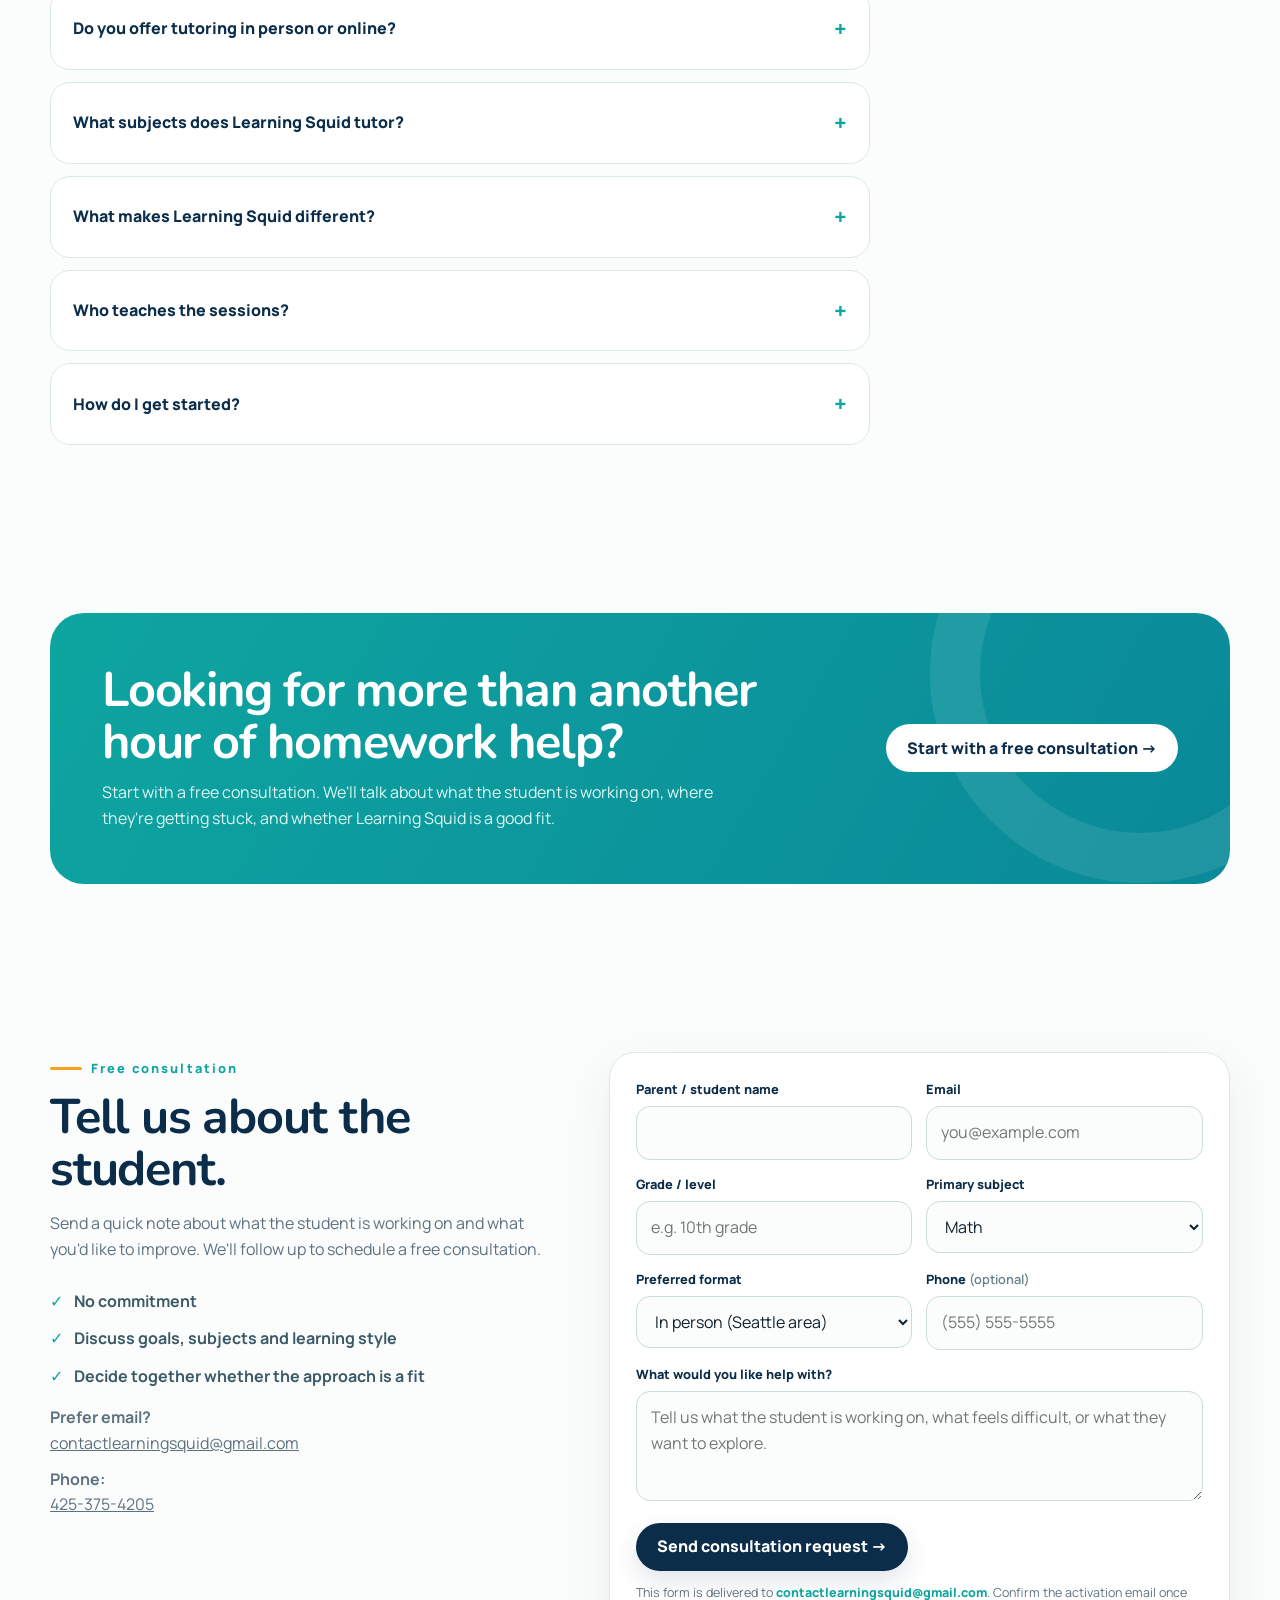
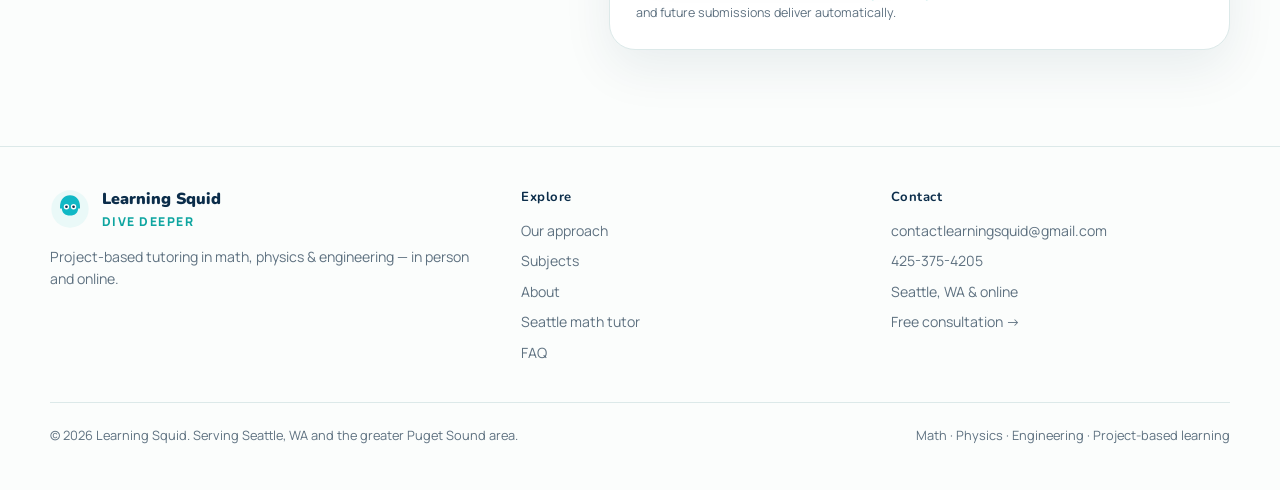
==== commit 856b3d1c: "Update index.html" ====
--- a/index.html
+++ b/index.html
@@ -161,7 +161,7 @@
 <div class="wrap hero-grid">
 <div class="hero-copy">
 <div class="eyebrow">In-person around Seattle · Online anywhere</div>
-<h1>Tutoring that helps students understand the work <span>— and use it.</span></h1>
+<h1>Tutoring that helps students understand the <span>Then dive deeper</span></h1>
 <p class="lede">Learning Squid combines focused one-on-one support in math, physics and engineering with hands-on projects that make the ideas practical, memorable and worth exploring.</p>
 <div class="hero-actions">
 <a class="btn" href="#contact">Book a free consultation <span aria-hidden="true">→</span></a>
